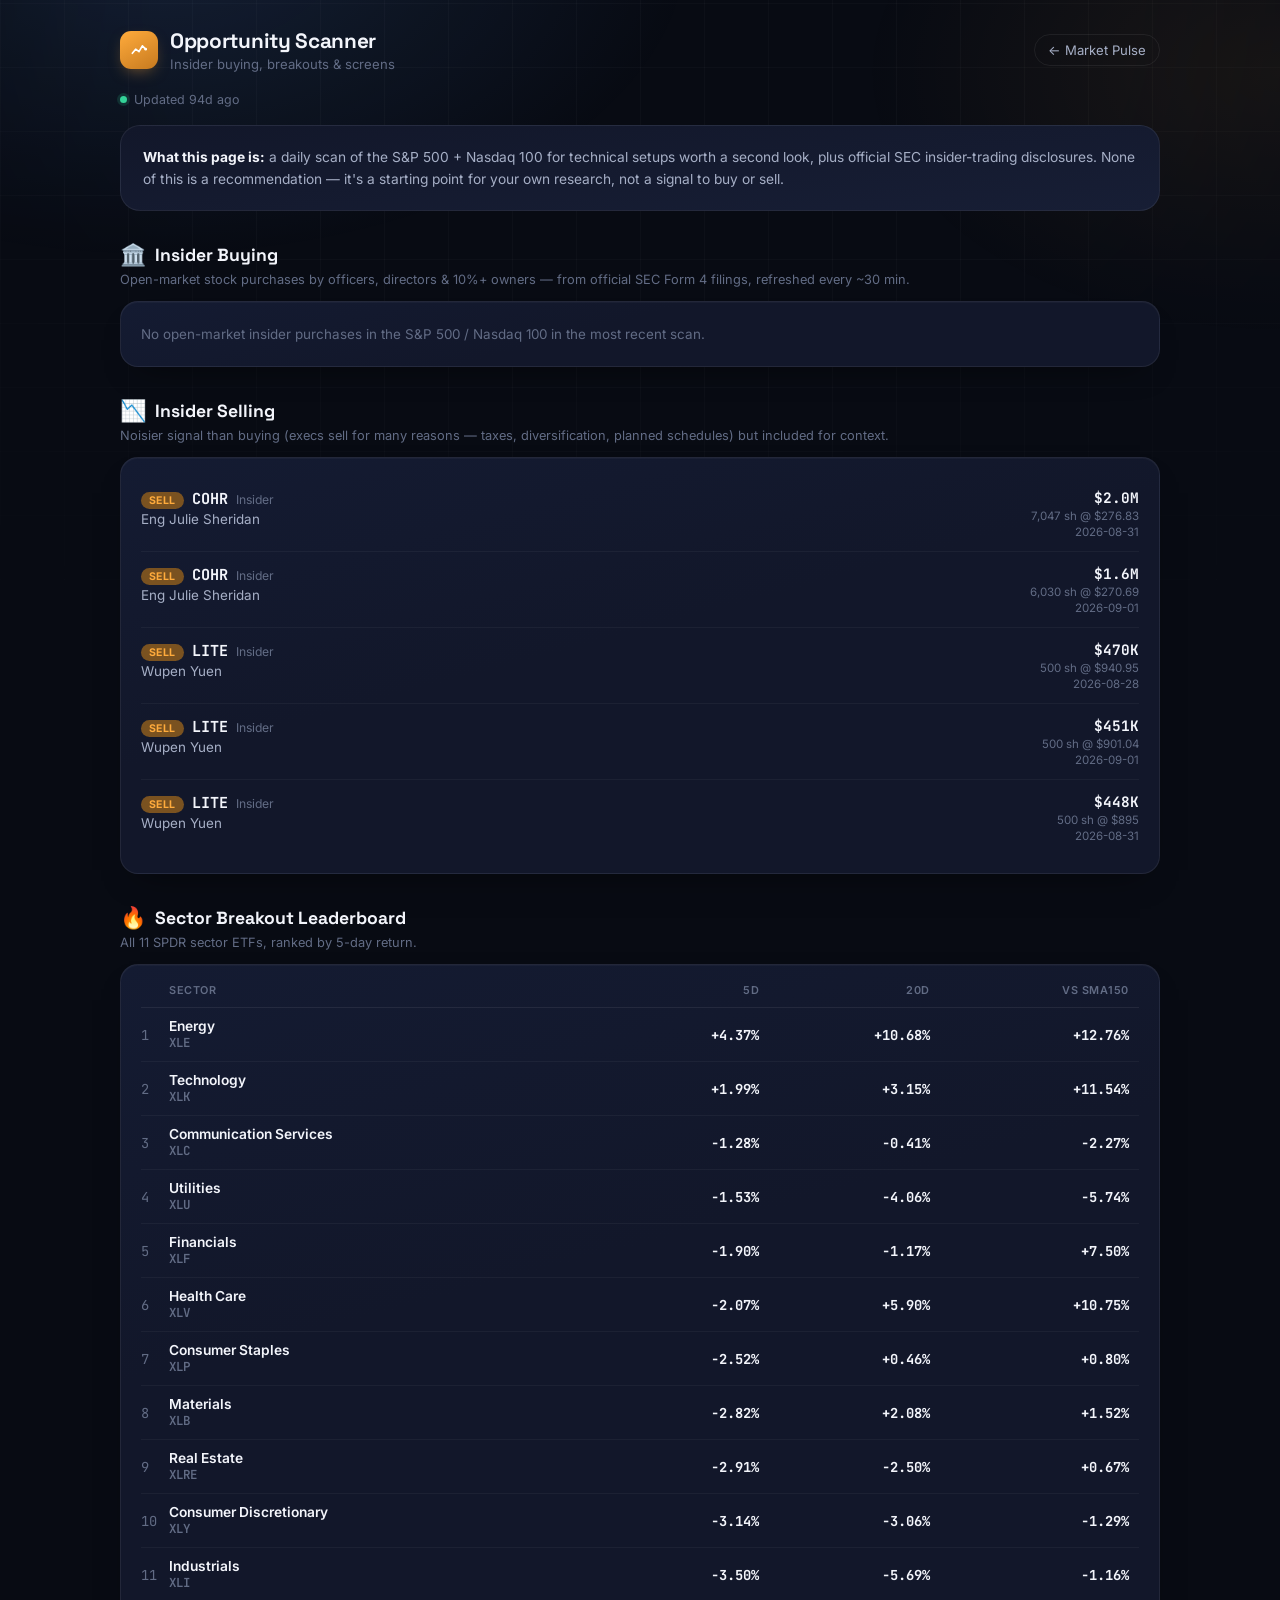
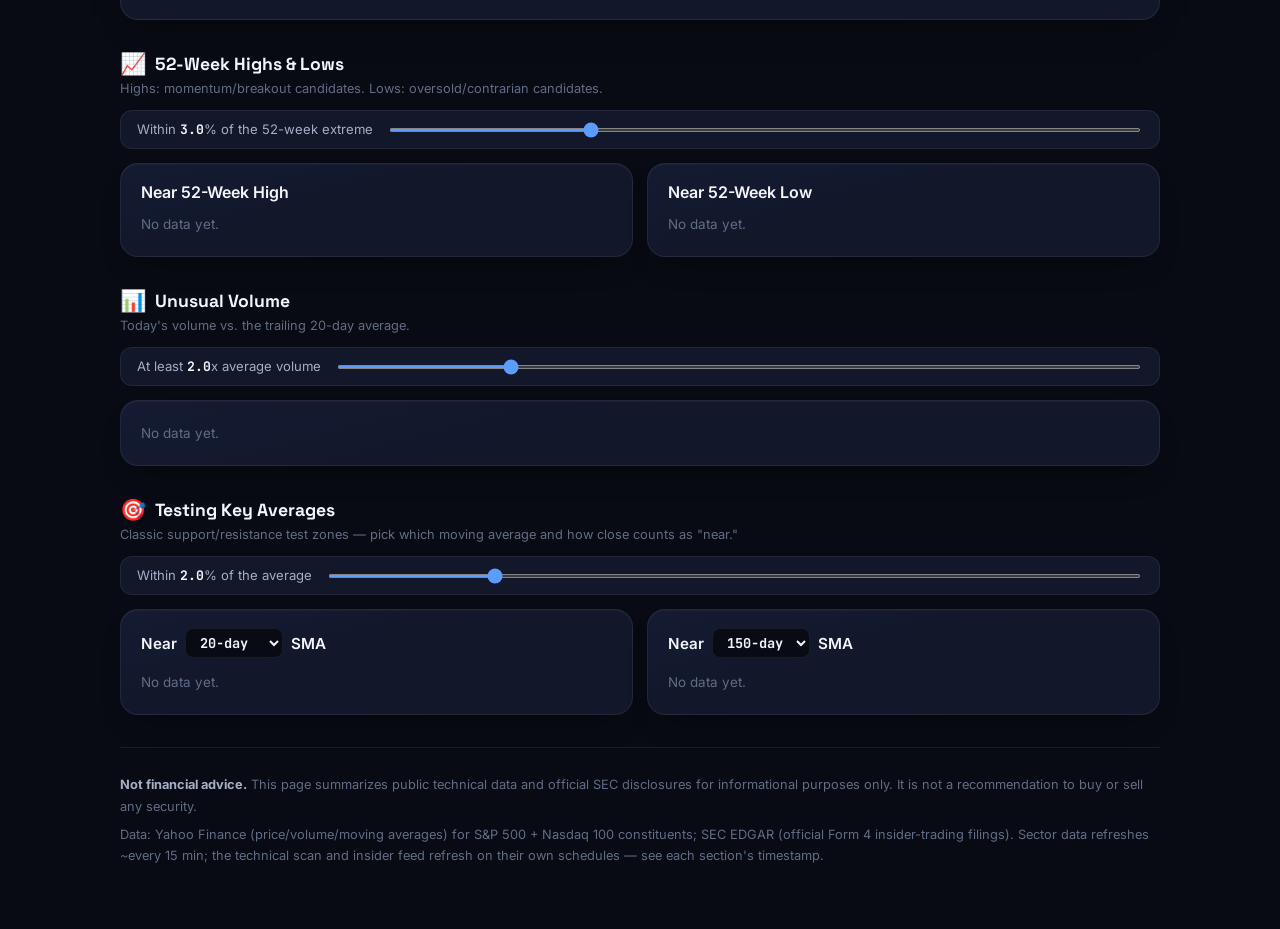
==== opportunity.html @ 0579b7ef "Update opportunity.html" ====
<!doctype html>
<html lang="en">
<head>
<meta charset="utf-8" />
<meta name="viewport" content="width=device-width, initial-scale=1, viewport-fit=cover" />
<title>Opportunity Scanner — Market Pulse</title>
<meta name="description" content="Insider buying, 52-week highs/lows, volume surges, support/resistance tests, and sector breakouts across the S&P 500 + Nasdaq 100." />
<link rel="manifest" href="manifest.json" />
<link rel="icon" href="icons/icon-192.png" />
<link rel="apple-touch-icon" href="icons/icon-192.png" />
<meta name="theme-color" content="#080B13" />
<meta name="apple-mobile-web-app-capable" content="yes" />
<link rel="preconnect" href="https://fonts.googleapis.com">
<link rel="preconnect" href="https://fonts.gstatic.com" crossorigin>
<link href="https://fonts.googleapis.com/css2?family=Space+Grotesk:wght@500;600;700&family=Inter:wght@400;500;600;700&family=JetBrains+Mono:wght@500;700&display=swap" rel="stylesheet">
<style>
  :root {
    --bg: #080B13;
    --surface: #12172A;
    --surface-2: #171E35;
    --border: rgba(255,255,255,0.07);
    --border-soft: rgba(255,255,255,0.045);
    --text: #F3F5FB;
    --text-dim: #A6AFC6;
    --text-faint: #626C85;
    --cool: #5B9CFF;
    --cool-dim: #2C4B85;
    --warm: #FFAB3C;
    --warm-dim: #7A5220;
    --green: #34D399;
    --red: #FB7185;
    --font-display: 'Space Grotesk', system-ui, sans-serif;
    --font-body: 'Inter', system-ui, sans-serif;
    --font-mono: 'JetBrains Mono', ui-monospace, monospace;
    --shadow: 0 1px 0 rgba(255,255,255,0.03) inset, 0 16px 32px -20px rgba(0,0,0,0.65);
  }
  * { box-sizing: border-box; }
  html { background: var(--bg); }
  body {
    margin: 0;
    padding: 28px 20px 56px;
    max-width: 1080px;
    margin-left: auto;
    margin-right: auto;
    color: var(--text);
    font-family: var(--font-body);
    -webkit-font-smoothing: antialiased;
    position: relative;
    isolation: isolate;
  }
  body::before { content: ""; position: fixed; inset: 0; z-index: -2; background: var(--bg); }
  body::after {
    content: "";
    position: fixed; inset: 0; z-index: -1; pointer-events: none;
    background:
      radial-gradient(900px 520px at 12% -6%, rgba(91,156,255,0.14), transparent 60%),
      radial-gradient(760px 480px at 100% 8%, rgba(255,171,60,0.08), transparent 55%),
      repeating-linear-gradient(0deg, rgba(255,255,255,0.025) 0px, rgba(255,255,255,0.025) 1px, transparent 1px, transparent 64px),
      repeating-linear-gradient(90deg, rgba(255,255,255,0.025) 0px, rgba(255,255,255,0.025) 1px, transparent 1px, transparent 64px);
    -webkit-mask-image: radial-gradient(1200px 900px at 50% 0%, black 40%, transparent 92%);
    mask-image: radial-gradient(1200px 900px at 50% 0%, black 40%, transparent 92%);
  }
  a { color: var(--cool); }

  header.top {
    display: flex; align-items: center; justify-content: space-between;
    gap: 12px; margin-bottom: 20px; flex-wrap: wrap;
  }
  .brand { display: flex; align-items: center; gap: 12px; }
  .brand .mark {
    width: 38px; height: 38px; border-radius: 11px;
    background: linear-gradient(150deg, var(--warm), #C77A1F);
    display: flex; align-items: center; justify-content: center; flex: none;
    box-shadow: 0 6px 16px -6px rgba(255,171,60,0.5);
  }
  .brand .mark svg { width: 20px; height: 20px; }
  .brand h1 { font-family: var(--font-display); font-size: 1.3rem; font-weight: 700; margin: 0; letter-spacing: -0.015em; }
  .brand p { margin: 2px 0 0; font-size: 0.82rem; color: var(--text-faint); }

  .back-link {
    font-size: 0.82rem; color: var(--text-dim); text-decoration: none;
    display: inline-flex; align-items: center; gap: 5px;
    border: 1px solid var(--border); padding: 7px 13px; border-radius: 999px;
    transition: border-color 0.15s ease, color 0.15s ease;
  }
  .back-link:hover { border-color: rgba(91,156,255,0.4); color: var(--text); }

  .updated-badge {
    font-size: 0.78rem; color: var(--text-faint);
    display: flex; align-items: center; gap: 7px; white-space: nowrap;
  }
  .dot { width: 7px; height: 7px; border-radius: 50%; background: var(--green); box-shadow: 0 0 0 3px rgba(52,211,153,0.15); }
  .dot.stale { background: var(--text-faint); box-shadow: none; }

  .intro {
    background: linear-gradient(175deg, var(--surface) 0%, var(--surface-2) 100%);
    border: 1px solid var(--border); border-radius: 20px;
    padding: 20px 22px; margin-bottom: 22px;
    font-size: 0.86rem; color: var(--text-dim); line-height: 1.6;
  }
  .intro strong { color: var(--text); }

  .section-title {
    font-family: var(--font-display); font-weight: 700; font-size: 1.1rem;
    margin: 30px 0 12px; display: flex; align-items: center; gap: 9px;
  }
  .section-title .em { font-size: 1.2em; }
  .section-sub { font-size: 0.8rem; color: var(--text-faint); margin: -8px 0 14px; }

  .controls-row {
    display: flex;
    align-items: center;
    gap: 14px;
    background: var(--surface);
    border: 1px solid var(--border);
    border-radius: 12px;
    padding: 10px 16px;
    margin-bottom: 14px;
    flex-wrap: wrap;
  }
  .controls-row label {
    font-size: 0.82rem;
    color: var(--text-dim);
    white-space: nowrap;
  }
  .controls-row label span { font-family: var(--font-mono); font-weight: 700; color: var(--text); }
  .controls-row input[type="range"] {
    flex: 1;
    min-width: 120px;
    accent-color: var(--cool);
    height: 4px;
    cursor: pointer;
  }
  .ma-card-head {
    display: flex;
    align-items: center;
    gap: 8px;
    margin-bottom: 10px;
    font-size: 0.95rem;
  }
  .ma-select {
    background: var(--bg);
    color: var(--text);
    border: 1px solid var(--border);
    border-radius: 8px;
    padding: 4px 10px;
    font-family: var(--font-mono);
    font-weight: 700;
    font-size: 0.85rem;
    cursor: pointer;
  }
  .ma-select:hover { border-color: rgba(91,156,255,0.4); }

  @keyframes cardIn {
    from { opacity: 0; transform: translateY(14px); }
    to { opacity: 1; transform: translateY(0); }
  }
  .card {
    background: linear-gradient(165deg, #141B32 0%, var(--surface) 45%);
    border: 1px solid var(--border); border-radius: 18px;
    padding: 18px 20px; box-shadow: var(--shadow);
    transition: border-color 0.2s ease, transform 0.2s ease, box-shadow 0.2s ease;
    animation: cardIn 0.5s cubic-bezier(0.16, 0.8, 0.3, 1) both;
    will-change: transform;
  }
  @media (hover: hover) and (pointer: fine) {
    .card:hover { border-color: rgba(91,156,255,0.3); transform: translateY(-3px); box-shadow: var(--shadow), 0 16px 30px -18px rgba(91,156,255,0.3); }
  }
  .card:active { transform: scale(0.99); transition: transform 0.08s ease; }

  .grid-2 { display: grid; grid-template-columns: repeat(auto-fit, minmax(320px, 1fr)); gap: 14px; }

  .stock-list { display: flex; flex-direction: column; }
  .stock-row {
    display: flex; align-items: center; justify-content: space-between;
    padding: 9px 0; border-bottom: 1px solid var(--border-soft);
    font-size: 0.86rem;
  }
  .stock-row:last-child { border-bottom: none; }
  .stock-row .sym { font-family: var(--font-mono); font-weight: 700; font-size: 0.9rem; }
  .stock-row .price { color: var(--text-faint); font-family: var(--font-mono); font-size: 0.78rem; margin-left: 8px; }
  .stock-row .metric { font-family: var(--font-mono); font-weight: 700; }
  .metric.opportunity { color: var(--cool); }
  .metric.caution { color: var(--warm); }
  .metric.neutral { color: var(--text-dim); }
  .empty-note { color: var(--text-faint); font-size: 0.84rem; padding: 6px 0; }

  .sector-table { width: 100%; border-collapse: collapse; font-size: 0.86rem; }
  .sector-table th {
    text-align: left; font-size: 0.68rem; text-transform: uppercase; letter-spacing: 0.05em;
    color: var(--text-faint); font-weight: 600; padding: 0 10px 10px 0;
    border-bottom: 1px solid var(--border);
  }
  .sector-table td { padding: 10px 10px 10px 0; border-bottom: 1px solid var(--border-soft); }
  .sector-table tr:last-child td { border-bottom: none; }
  .sector-table .rank { color: var(--text-faint); font-family: var(--font-mono); width: 28px; }
  .sector-table .name { font-weight: 600; }
  .sector-table .sym { font-family: var(--font-mono); color: var(--text-faint); font-size: 0.78rem; }
  .sector-table .num { font-family: var(--font-mono); font-weight: 700; text-align: right; }

  .insider-row {
    display: flex; align-items: flex-start; justify-content: space-between;
    gap: 10px; padding: 12px 0; border-bottom: 1px solid var(--border-soft);
  }
  .insider-row:last-child { border-bottom: none; }
  .insider-left .sym-role { display: flex; align-items: baseline; gap: 8px; flex-wrap: wrap; }
  .insider-left .sym { font-family: var(--font-mono); font-weight: 700; font-size: 0.95rem; }
  .insider-left .role { font-size: 0.76rem; color: var(--text-faint); }
  .insider-left .name { font-size: 0.84rem; color: var(--text-dim); margin-top: 2px; }
  .insider-right { text-align: right; flex: none; }
  .insider-right .value { font-family: var(--font-mono); font-weight: 700; font-size: 0.9rem; }
  .insider-right .detail { font-size: 0.72rem; color: var(--text-faint); margin-top: 2px; }
  .action-badge { font-size: 0.66rem; font-weight: 700; text-transform: uppercase; letter-spacing: 0.04em; padding: 2px 8px; border-radius: 999px; }
  .action-badge.buy { color: var(--cool); background: var(--cool-dim); }
  .action-badge.sell { color: var(--warm); background: var(--warm-dim); }

  footer {
    margin-top: 32px; padding-top: 20px; border-top: 1px solid var(--border);
    font-size: 0.8rem; color: var(--text-faint); line-height: 1.7;
  }
  footer p { margin: 6px 0; }
  footer strong { color: var(--text-dim); }

  @media (max-width: 480px) {
    body { padding: 18px 14px 44px; }
    .card { padding: 15px 16px; }
    .section-title { font-size: 1rem; }
  }
</style>
</head>
<body>

<header class="top">
  <div class="brand">
    <div class="mark">
      <svg viewBox="0 0 24 24" fill="none" xmlns="http://www.w3.org/2000/svg">
        <path d="M4 16l4-5 4 3 4-7 4 4" stroke="white" stroke-width="2" stroke-linecap="round" stroke-linejoin="round"/>
        <circle cx="20" cy="11" r="1.6" fill="white"/>
      </svg>
    </div>
    <div>
      <h1>Opportunity Scanner</h1>
      <p>Insider buying, breakouts &amp; screens</p>
    </div>
  </div>
  <a class="back-link" href="index.html">← Market Pulse</a>
</header>

<div class="updated-badge" id="updated-badge" style="margin-bottom:18px;">
  <span class="dot" id="updated-dot"></span>
  <span id="updated-text">Loading…</span>
</div>

<div class="intro">
  <strong>What this page is:</strong> a daily scan of the S&amp;P 500 + Nasdaq 100 for technical
  setups worth a second look, plus official SEC insider-trading disclosures. None of this is a
  recommendation — it's a starting point for your own research, not a signal to buy or sell.
</div>

<div class="section-title"><span class="em">🏛️</span> Insider Buying</div>
<div class="section-sub">Open-market stock purchases by officers, directors &amp; 10%+ owners — from official SEC Form 4 filings, refreshed every ~30 min.</div>
<div class="card" id="insider-buys-card"></div>

<div class="section-title"><span class="em">📉</span> Insider Selling</div>
<div class="section-sub">Noisier signal than buying (execs sell for many reasons — taxes, diversification, planned schedules) but included for context.</div>
<div class="card" id="insider-sells-card"></div>

<div class="section-title"><span class="em">🔥</span> Sector Breakout Leaderboard</div>
<div class="section-sub">All 11 SPDR sector ETFs, ranked by 5-day return.</div>
<div class="card"><table class="sector-table" id="sector-table"></table></div>

<div class="section-title"><span class="em">📈</span> 52-Week Highs &amp; Lows</div>
<div class="section-sub">Highs: momentum/breakout candidates. Lows: oversold/contrarian candidates.</div>
<div class="controls-row">
  <label for="ctl-52w-pct">Within <span id="ctl-52w-pct-val">3.0</span>% of the 52-week extreme</label>
  <input type="range" id="ctl-52w-pct" min="0.5" max="10" step="0.5" value="3">
</div>
<div class="grid-2">
  <div class="card">
    <div style="font-weight:600;margin-bottom:8px;">Near 52-Week High</div>
    <div class="stock-list" id="hi52-list"></div>
  </div>
  <div class="card">
    <div style="font-weight:600;margin-bottom:8px;">Near 52-Week Low</div>
    <div class="stock-list" id="lo52-list"></div>
  </div>
</div>

<div class="section-title"><span class="em">📊</span> Unusual Volume</div>
<div class="section-sub">Today's volume vs. the trailing 20-day average.</div>
<div class="controls-row">
  <label for="ctl-vol-ratio">At least <span id="ctl-vol-ratio-val">2.0</span>x average volume</label>
  <input type="range" id="ctl-vol-ratio" min="1.2" max="5" step="0.1" value="2">
</div>
<div class="card"><div class="stock-list" id="volume-list"></div></div>

<div class="section-title"><span class="em">🎯</span> Testing Key Averages</div>
<div class="section-sub">Classic support/resistance test zones — pick which moving average and how close counts as "near."</div>
<div class="controls-row">
  <label for="ctl-ma-pct">Within <span id="ctl-ma-pct-val">2.0</span>% of the average</label>
  <input type="range" id="ctl-ma-pct" min="0.5" max="8" step="0.5" value="2">
</div>
<div class="grid-2">
  <div class="card">
    <div class="ma-card-head">
      <span style="font-weight:600;">Near</span>
      <select id="ctl-ma-period-a" class="ma-select"></select>
      <span style="font-weight:600;">SMA</span>
    </div>
    <div class="stock-list" id="sma-list-a"></div>
  </div>
  <div class="card">
    <div class="ma-card-head">
      <span style="font-weight:600;">Near</span>
      <select id="ctl-ma-period-b" class="ma-select"></select>
      <span style="font-weight:600;">SMA</span>
    </div>
    <div class="stock-list" id="sma-list-b"></div>
  </div>
</div>

<footer>
  <p><strong>Not financial advice.</strong> This page summarizes public technical data and official
    SEC disclosures for informational purposes only. It is not a recommendation to buy or sell
    any security.</p>
  <p>Data: Yahoo Finance (price/volume/moving averages) for S&amp;P 500 + Nasdaq 100 constituents;
    SEC EDGAR (official Form 4 insider-trading filings). Sector data refreshes ~every 15 min;
    the technical scan and insider feed refresh on their own schedules — see each section's timestamp.</p>
</footer>

<script>
const $ = (sel) => document.querySelector(sel);

function fmtPct(v, digits = 2) {
  if (v === null || v === undefined || Number.isNaN(v)) return "—";
  const sign = v > 0 ? "+" : "";
  return `${sign}${v.toFixed(digits)}%`;
}
function fmtMoney(v) {
  if (v === null || v === undefined) return "—";
  if (v >= 1e6) return "$" + (v / 1e6).toFixed(1) + "M";
  if (v >= 1e3) return "$" + (v / 1e3).toFixed(0) + "K";
  return "$" + v.toFixed(0);
}
function timeAgo(iso) {
  if (!iso) return "no data yet";
  const then = new Date(iso).getTime();
  const diffMin = Math.round((Date.now() - then) / 60000);
  if (diffMin < 1) return "just now";
  if (diffMin < 60) return `${diffMin}m ago`;
  const h = Math.floor(diffMin / 60);
  const m = diffMin % 60;
  if (h < 24) return `${h}h ${m}m ago`;
  return `${Math.floor(h / 24)}d ago`;
}
async function loadJSON(path) {
  try {
    const res = await fetch(path + "?t=" + Date.now());
    if (!res.ok) throw new Error(res.status);
    return await res.json();
  } catch (e) {
    console.warn("Failed to load", path, e);
    return null;
  }
}

function stockRow(sym, price, metricText, status = "neutral") {
  return `<div class="stock-row">
    <div><span class="sym">${sym}</span><span class="price">$${price}</span></div>
    <div class="metric ${status}">${metricText}</div>
  </div>`;
}

function renderList(containerId, items, formatFn, emptyMsg) {
  const el = $("#" + containerId);
  if (!items || !items.length) {
    el.innerHTML = `<div class="empty-note">${emptyMsg}</div>`;
    return;
  }
  el.innerHTML = items.map(formatFn).join("");
}

function insiderRow(t) {
  const isBuy = t.action === "Buy";
  return `
  <div class="insider-row">
    <div class="insider-left">
      <div class="sym-role">
        <span class="action-badge ${isBuy ? 'buy' : 'sell'}">${t.action}</span>
        <span class="sym">${t.symbol || "—"}</span>
        <span class="role">${t.role || ""}</span>
      </div>
      <div class="name">${t.insider || "Unknown"}</div>
    </div>
    <div class="insider-right">
      <div class="value">${fmtMoney(t.value)}</div>
      <div class="detail">${t.shares ? Math.round(t.shares).toLocaleString() + " sh @ $" + t.price : ""}</div>
      <div class="detail">${t.date || ""}</div>
    </div>
  </div>`;
}

(async function main() {
  $("#updated-text").textContent = "Loading…";

  const [fast, opp, insiders] = await Promise.all([
    loadJSON("data/fast.json"),
    loadJSON("data/opportunities.json"),
    loadJSON("data/insiders.json"),
  ]);

  const timestamps = [fast?.generated_at, opp?.generated_at, insiders?.generated_at].filter(Boolean);
  const latest = timestamps.sort().reverse()[0];
  $("#updated-text").textContent = latest ? `Updated ${timeAgo(latest)}` : "Waiting for first data run";
  $("#updated-dot").classList.toggle("stale", !latest);

  renderList("insider-buys-card", insiders?.buys, insiderRow,
    "No open-market insider purchases in the S&P 500 / Nasdaq 100 in the most recent scan.");
  renderList("insider-sells-card", insiders?.sells, insiderRow,
    "No open-market insider sales in the S&P 500 / Nasdaq 100 in the most recent scan.");

  {
    const rows = fast?.sector_breakout || [];
    const tbody = rows.map((r, i) => {
      const status = (r.return_5d_pct ?? 0) > 0 ? "opportunity" : (r.return_5d_pct ?? 0) < 0 ? "caution" : "neutral";
      return `<tr>
        <td class="rank">${i + 1}</td>
        <td class="name">${r.name}<br><span class="sym">${r.symbol}</span></td>
        <td class="num ${status}">${fmtPct(r.return_5d_pct)}</td>
        <td class="num">${fmtPct(r.return_20d_pct)}</td>
        <td class="num">${fmtPct(r.distance_from_sma150_pct)}</td>
      </tr>`;
    }).join("");
    $("#sector-table").innerHTML = rows.length ? `
      <thead><tr><th></th><th>Sector</th><th style="text-align:right">5D</th><th style="text-align:right">20D</th><th style="text-align:right">vs SMA150</th></tr></thead>
      <tbody>${tbody}</tbody>` : `<tbody><tr><td class="empty-note">No data yet.</td></tr></tbody>`;
  }

  // ---------- Interactive screens (SMA proximity, volume surge, 52w proximity) ----------
  // Settings are remembered per-browser via localStorage - no accounts, no server round-trip.
  const SETTINGS_KEY = "opp-scanner-settings-v1";
  const defaultSettings = { maPct: 2.0, volRatio: 2.0, w52Pct: 3.0, maPeriodA: "20", maPeriodB: "150" };
  let settings = { ...defaultSettings };
  try {
    const saved = JSON.parse(localStorage.getItem(SETTINGS_KEY) || "{}");
    settings = { ...defaultSettings, ...saved };
  } catch (e) { /* corrupted or unavailable - just use defaults */ }

  function saveSettings() {
    try { localStorage.setItem(SETTINGS_KEY, JSON.stringify(settings)); } catch (e) { /* storage unavailable, ignore */ }
  }

  const stocks = opp?.stocks || [];
  const periods = opp?.sma_periods || [10, 20, 50, 100, 150, 200];

  // Populate the two SMA-period dropdowns
  const selA = $("#ctl-ma-period-a"), selB = $("#ctl-ma-period-b");
  [selA, selB].forEach((sel, idx) => {
    sel.innerHTML = periods.map(p => `<option value="${p}">${p}-day</option>`).join("");
  });
  selA.value = settings.maPeriodA;
  selB.value = settings.maPeriodB;

  // Wire up sliders to their live value labels + settings object
  const ctl52w = $("#ctl-52w-pct"), ctl52wVal = $("#ctl-52w-pct-val");
  const ctlVol = $("#ctl-vol-ratio"), ctlVolVal = $("#ctl-vol-ratio-val");
  const ctlMa = $("#ctl-ma-pct"), ctlMaVal = $("#ctl-ma-pct-val");
  ctl52w.value = settings.w52Pct; ctl52wVal.textContent = settings.w52Pct.toFixed(1);
  ctlVol.value = settings.volRatio; ctlVolVal.textContent = settings.volRatio.toFixed(1);
  ctlMa.value = settings.maPct; ctlMaVal.textContent = settings.maPct.toFixed(1);

  function renderStockScreens() {
    const hi52 = stocks
      .filter(s => s.dist_hi52_pct !== null && s.dist_hi52_pct !== undefined && s.dist_hi52_pct <= settings.w52Pct)
      .sort((a, b) => a.dist_hi52_pct - b.dist_hi52_pct)
      .slice(0, 30);
    renderList("hi52-list", hi52,
      (r) => stockRow(r.symbol, r.price, `${r.dist_hi52_pct.toFixed(2)}% away`, "opportunity"),
      `No stocks currently within ${settings.w52Pct}% of their 52-week high.`);

    const lo52 = stocks
      .filter(s => s.dist_lo52_pct !== null && s.dist_lo52_pct !== undefined && s.dist_lo52_pct <= settings.w52Pct)
      .sort((a, b) => a.dist_lo52_pct - b.dist_lo52_pct)
      .slice(0, 30);
    renderList("lo52-list", lo52,
      (r) => stockRow(r.symbol, r.price, `${r.dist_lo52_pct.toFixed(2)}% away`, "caution"),
      `No stocks currently within ${settings.w52Pct}% of their 52-week low.`);

    const volSurge = stocks
      .filter(s => s.volume_ratio !== null && s.volume_ratio !== undefined && s.volume_ratio >= settings.volRatio)
      .sort((a, b) => b.volume_ratio - a.volume_ratio)
      .slice(0, 30);
    renderList("volume-list", volSurge,
      (r) => stockRow(r.symbol, r.price, `${r.volume_ratio.toFixed(2)}x avg`, "opportunity"),
      `No stocks currently at ${settings.volRatio}x+ average volume.`);

    [["A", selA.value, "sma-list-a"], ["B", selB.value, "sma-list-b"]].forEach(([_, period, listId]) => {
      const near = stocks
        .filter(s => {
          const sma = s.sma?.[period];
          if (!sma) return false;
          const distPct = (s.price - sma) / sma * 100;
          return Math.abs(distPct) <= settings.maPct;
        })
        .map(s => {
          const sma = s.sma[period];
          const distPct = (s.price - sma) / sma * 100;
          return { ...s, distPct };
        })
        .sort((a, b) => Math.abs(a.distPct) - Math.abs(b.distPct))
        .slice(0, 30);
      renderList(listId, near,
        (r) => stockRow(r.symbol, r.price, fmtPct(r.distPct), r.distPct >= 0 ? "caution" : "opportunity"),
        `No stocks currently within ${settings.maPct}% of their ${period}-day SMA.`);
    });
  }

  ctl52w.addEventListener("input", () => {
    settings.w52Pct = parseFloat(ctl52w.value);
    ctl52wVal.textContent = settings.w52Pct.toFixed(1);
    renderStockScreens(); saveSettings();
  });
  ctlVol.addEventListener("input", () => {
    settings.volRatio = parseFloat(ctlVol.value);
    ctlVolVal.textContent = settings.volRatio.toFixed(1);
    renderStockScreens(); saveSettings();
  });
  ctlMa.addEventListener("input", () => {
    settings.maPct = parseFloat(ctlMa.value);
    ctlMaVal.textContent = settings.maPct.toFixed(1);
    renderStockScreens(); saveSettings();
  });
  selA.addEventListener("change", () => { settings.maPeriodA = selA.value; renderStockScreens(); saveSettings(); });
  selB.addEventListener("change", () => { settings.maPeriodB = selB.value; renderStockScreens(); saveSettings(); });

  if (!stocks.length) {
    // No data yet (placeholder state) - show honest empty messages instead of nothing.
    ["hi52-list", "lo52-list", "volume-list", "sma-list-a", "sma-list-b"].forEach(id => {
      $("#" + id).innerHTML = `<div class="empty-note">No data yet.</div>`;
    });
  } else {
    renderStockScreens();
  }
})();
</script>
</body>
</html>
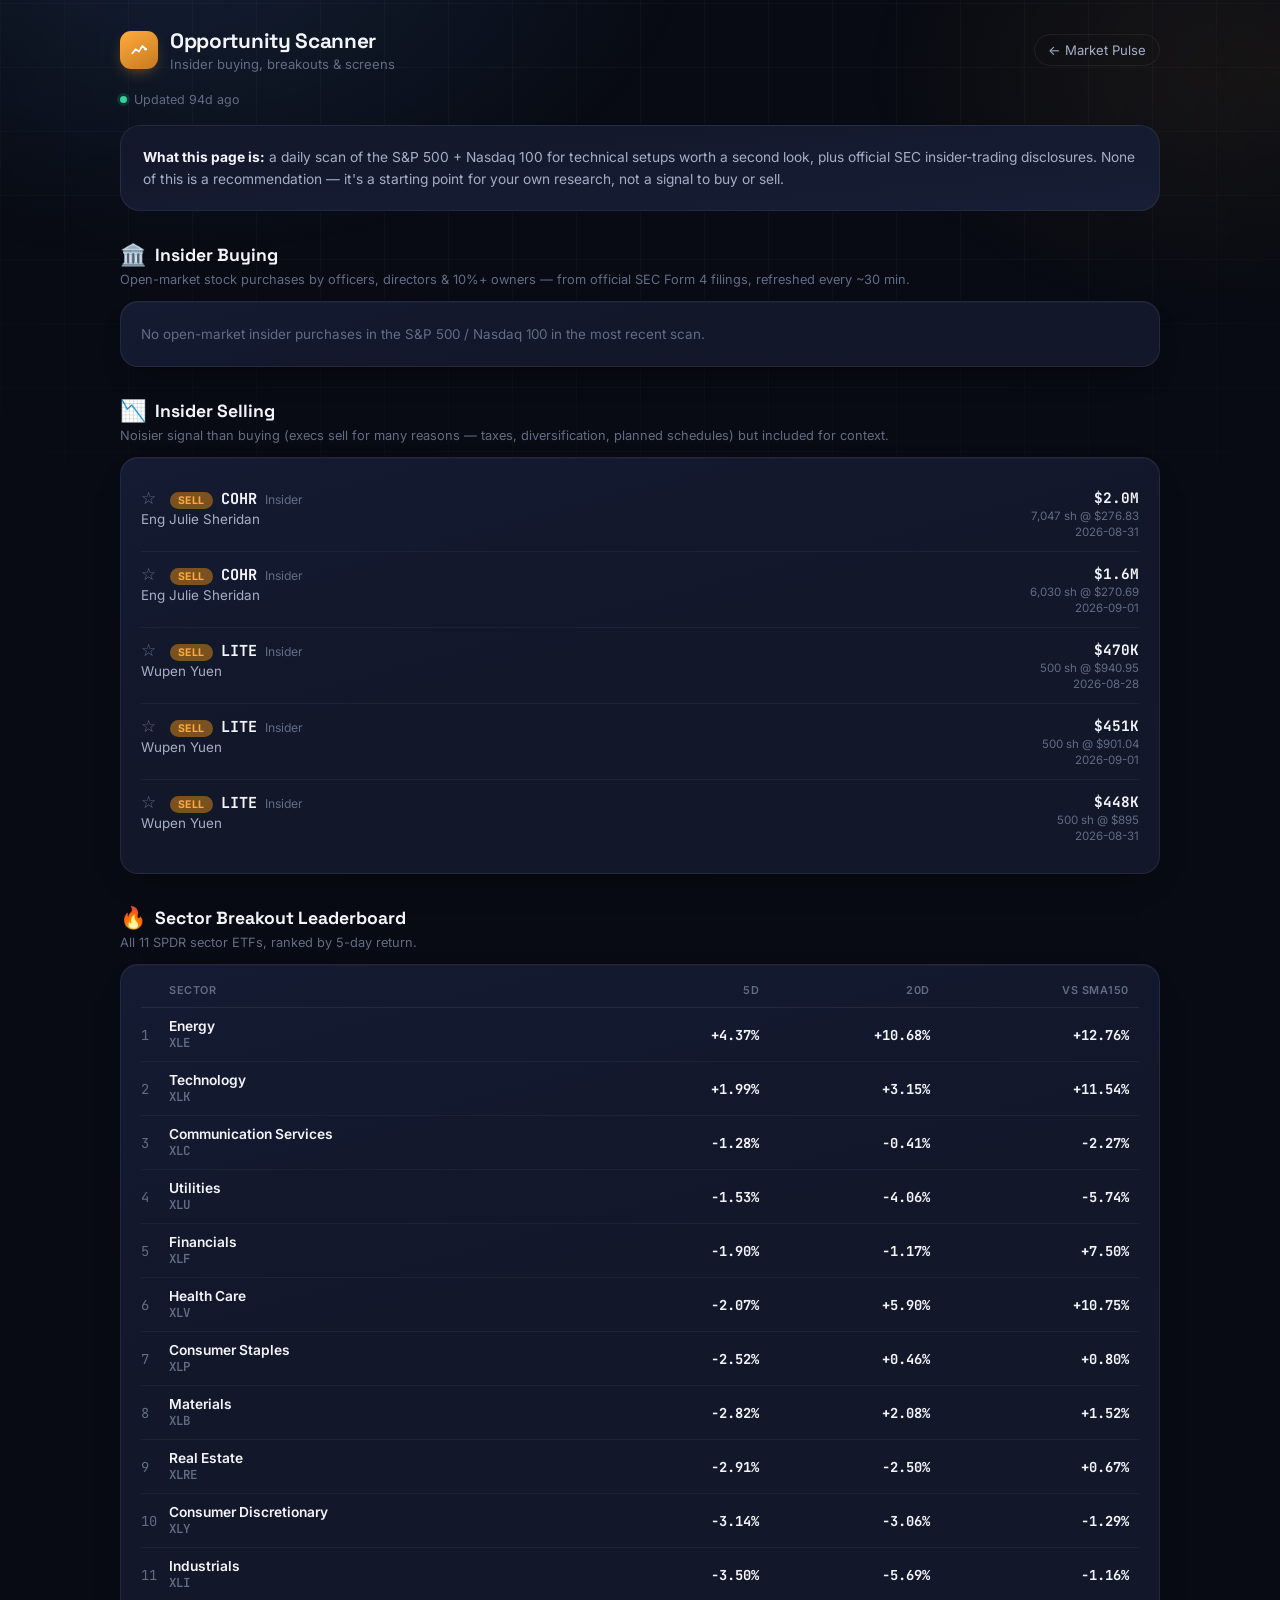
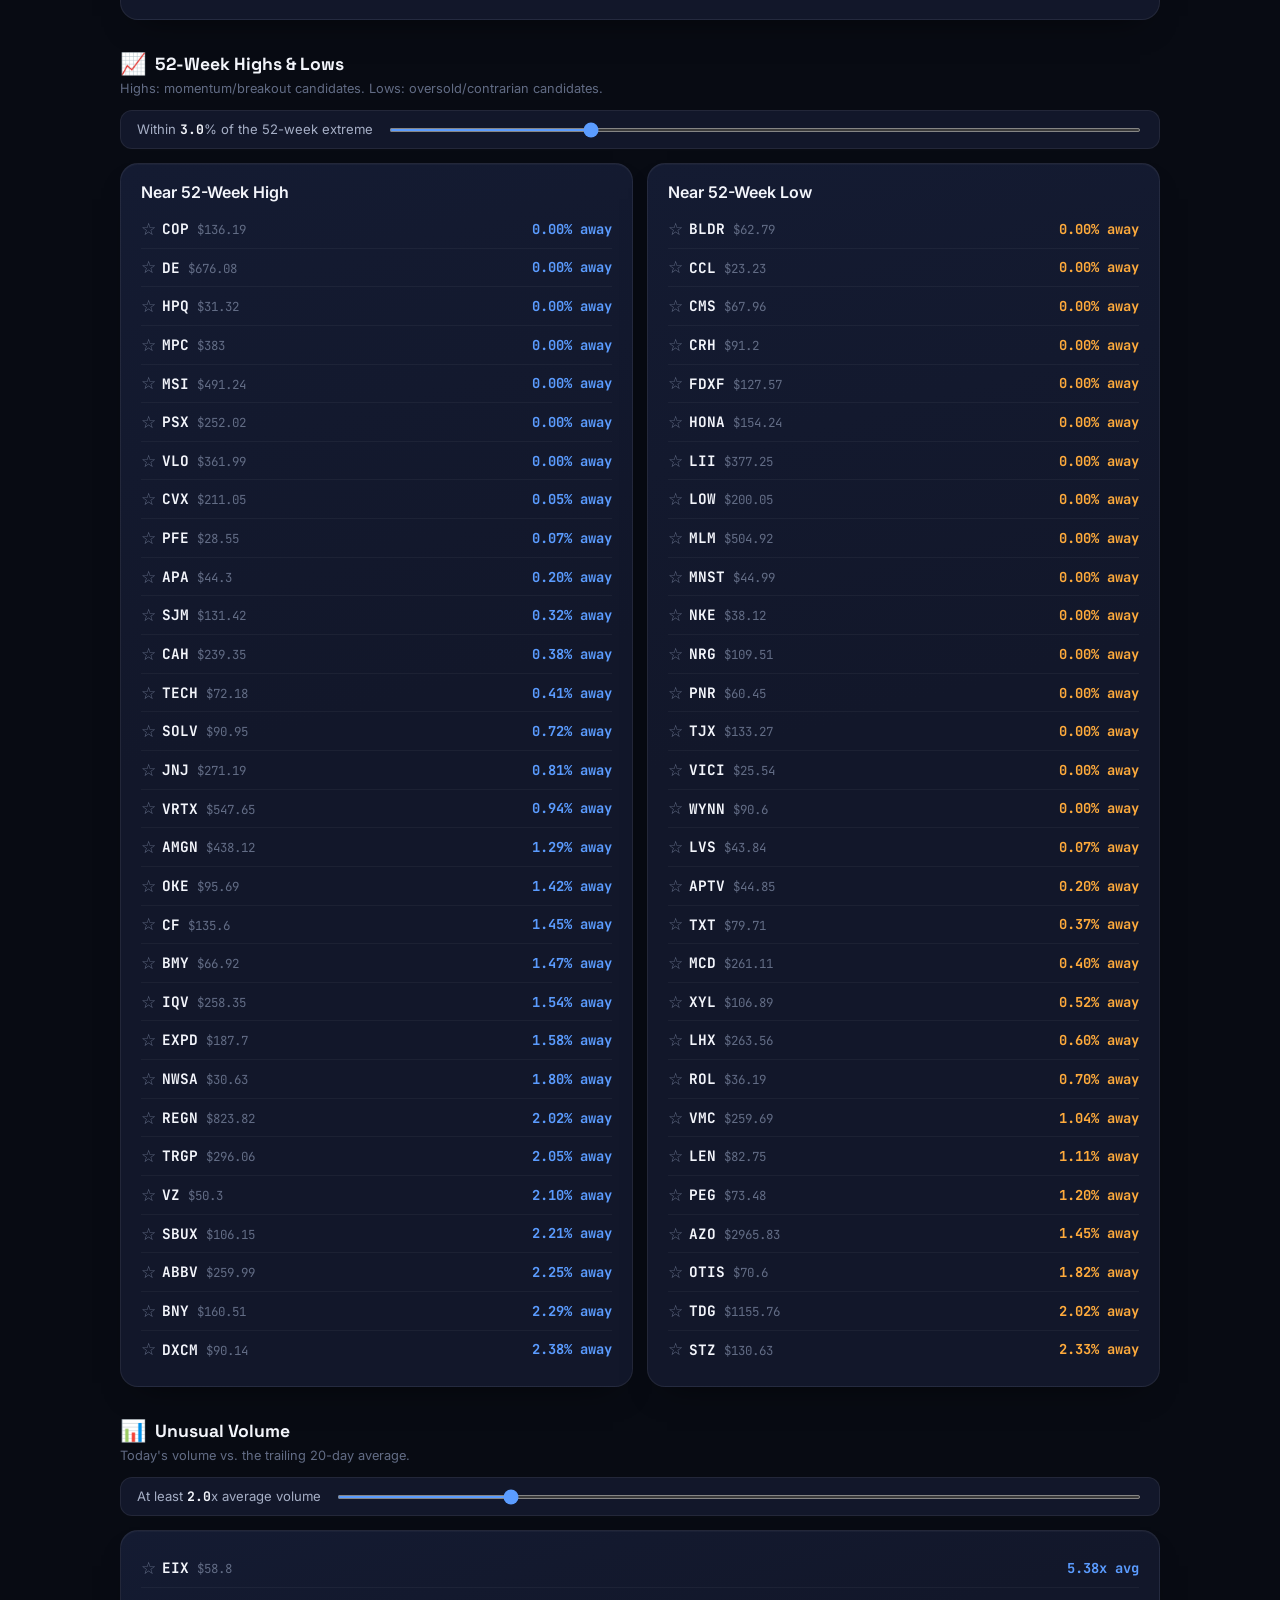
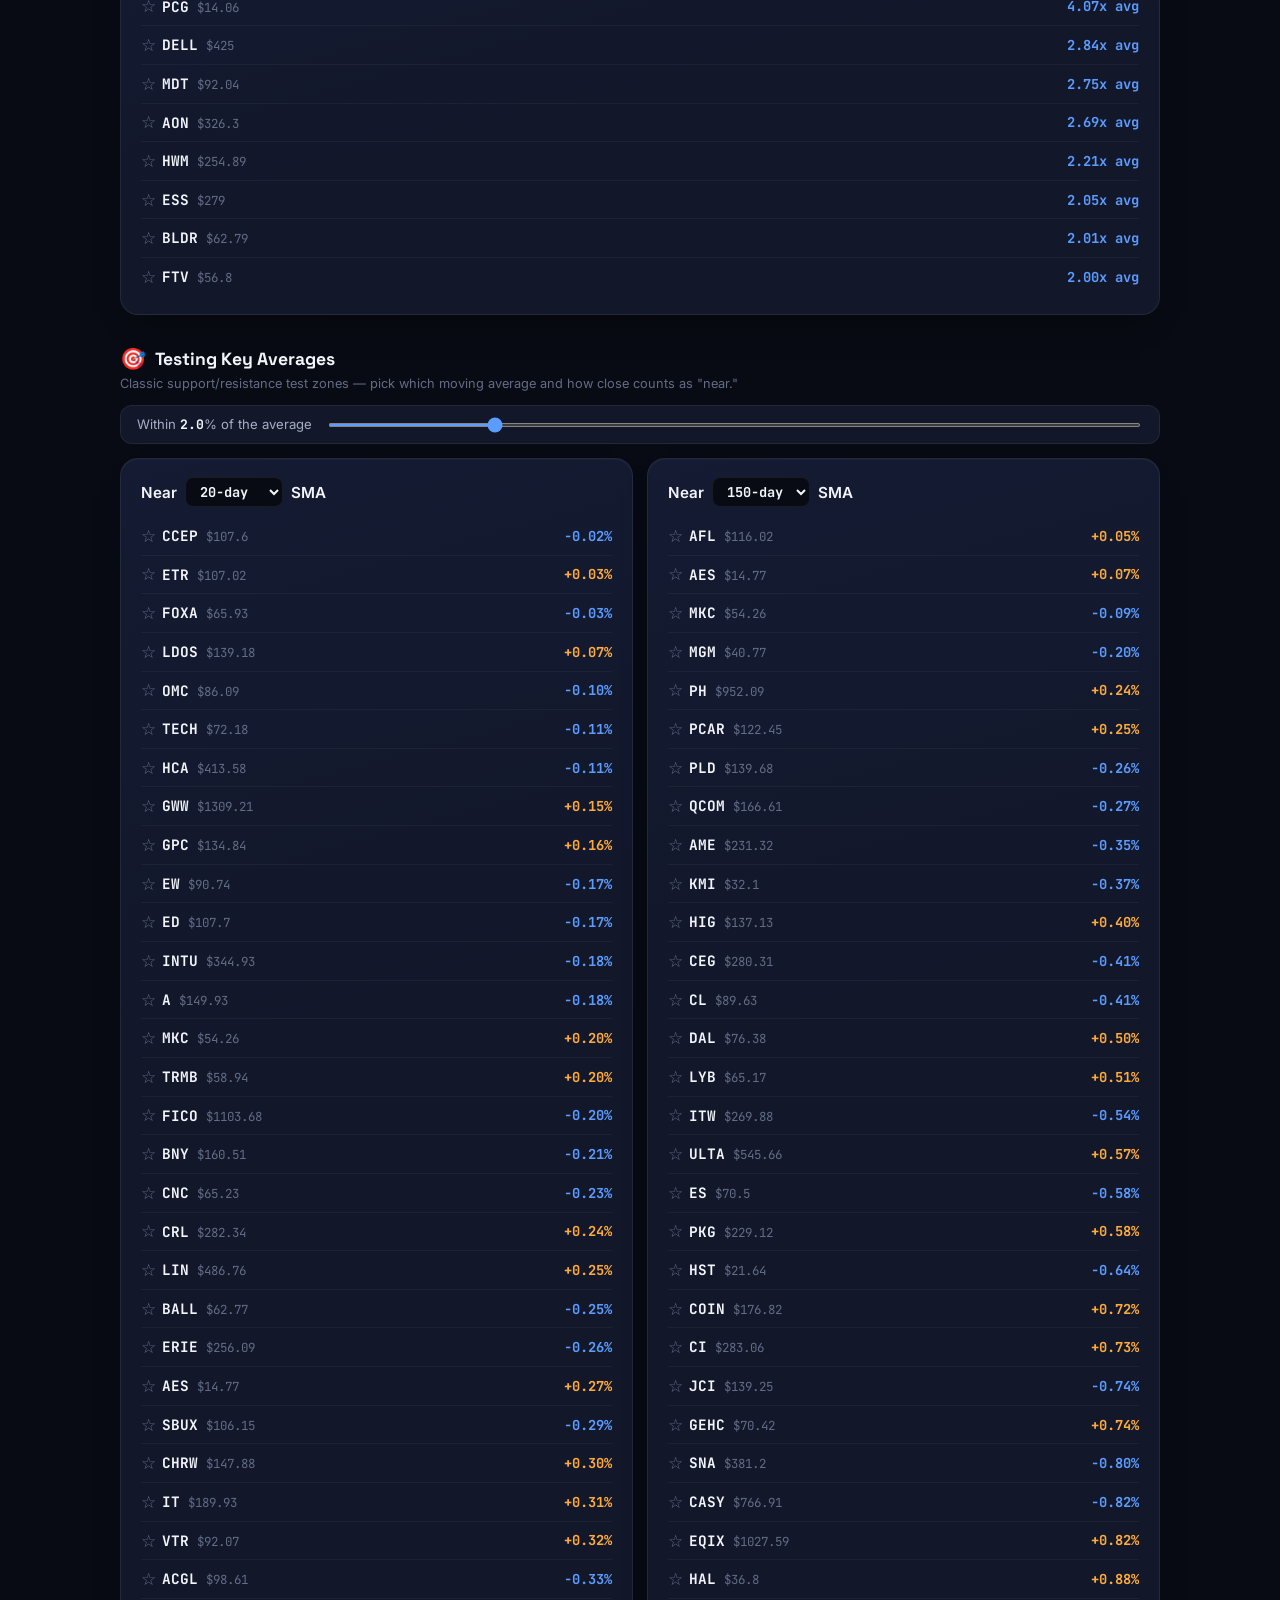
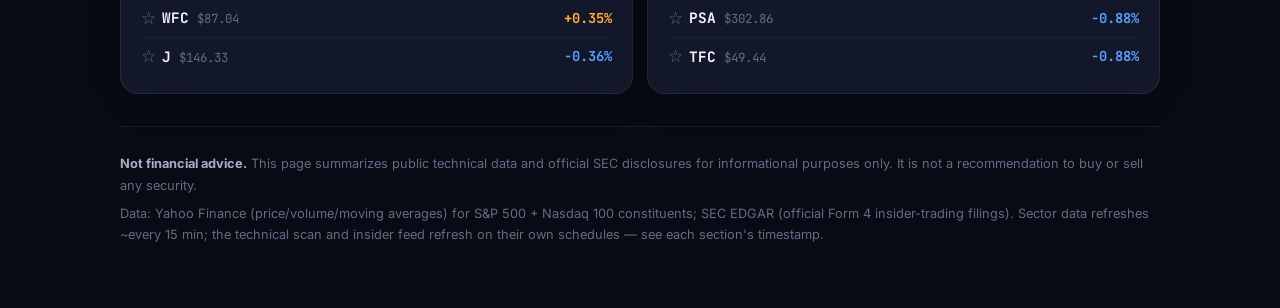
==== commit f23560cd: "Update opportunity.html" ====
--- a/opportunity.html
+++ b/opportunity.html
@@ -178,6 +178,20 @@
   }
   .stock-row:last-child { border-bottom: none; }
   .stock-row .sym { font-family: var(--font-mono); font-weight: 700; font-size: 0.9rem; }
+  .star-btn {
+    background: none;
+    border: none;
+    cursor: pointer;
+    font-size: 1.05rem;
+    line-height: 1;
+    padding: 0 6px 0 0;
+    color: var(--text-faint);
+    vertical-align: middle;
+    transition: color 0.15s ease, transform 0.1s ease;
+  }
+  .star-btn:hover { color: #FFD24D; }
+  .star-btn.active { color: #FFD24D; }
+  .star-btn:active { transform: scale(0.85); }
   .stock-row .price { color: var(--text-faint); font-family: var(--font-mono); font-size: 0.78rem; margin-left: 8px; }
   .stock-row .metric { font-family: var(--font-mono); font-weight: 700; }
   .metric.opportunity { color: var(--cool); }
@@ -256,6 +270,10 @@
   setups worth a second look, plus official SEC insider-trading disclosures. None of this is a
   recommendation — it's a starting point for your own research, not a signal to buy or sell.
 </div>
+
+<div id="watchlist-title" class="section-title" style="display:none;"><span class="em">⭐</span> My Watchlist</div>
+<div id="watchlist-sub" class="section-sub" style="display:none;">Tap the star next to any ticker on this page to add or remove it here. Saved on this device only — no account needed.</div>
+<div id="watchlist-card" class="card" style="display:none;"></div>
 
 <div class="section-title"><span class="em">🏛️</span> Insider Buying</div>
 <div class="section-sub">Open-market stock purchases by officers, directors &amp; 10%+ owners — from official SEC Form 4 filings, refreshed every ~30 min.</div>
@@ -364,9 +382,26 @@
   }
 }
 
+// ---------- Watchlist (localStorage, no accounts needed) ----------
+const WATCHLIST_KEY = "opp-watchlist-v1";
+let watchlist = new Set();
+try {
+  watchlist = new Set(JSON.parse(localStorage.getItem(WATCHLIST_KEY) || "[]"));
+} catch (e) { /* corrupted or unavailable - start empty */ }
+
+function saveWatchlist() {
+  try { localStorage.setItem(WATCHLIST_KEY, JSON.stringify([...watchlist])); } catch (e) { /* ignore */ }
+}
+
+function starButton(sym) {
+  if (!sym) return "";
+  const active = watchlist.has(sym);
+  return `<button class="star-btn ${active ? 'active' : ''}" data-sym="${sym}" aria-label="Toggle watchlist for ${sym}">${active ? '★' : '☆'}</button>`;
+}
+
 function stockRow(sym, price, metricText, status = "neutral") {
   return `<div class="stock-row">
-    <div><span class="sym">${sym}</span><span class="price">$${price}</span></div>
+    <div>${starButton(sym)}<span class="sym">${sym}</span><span class="price">$${price}</span></div>
     <div class="metric ${status}">${metricText}</div>
   </div>`;
 }
@@ -386,6 +421,7 @@
   <div class="insider-row">
     <div class="insider-left">
       <div class="sym-role">
+        ${starButton(t.symbol)}
         <span class="action-badge ${isBuy ? 'buy' : 'sell'}">${t.action}</span>
         <span class="sym">${t.symbol || "—"}</span>
         <span class="role">${t.role || ""}</span>
@@ -541,6 +577,82 @@
   } else {
     renderStockScreens();
   }
+
+  // ---------- Watchlist section ----------
+  function renderWatchlistSection() {
+    const titleEl = $("#watchlist-title"), subEl = $("#watchlist-sub"), cardEl = $("#watchlist-card");
+    if (watchlist.size === 0) {
+      titleEl.style.display = "none";
+      subEl.style.display = "none";
+      cardEl.style.display = "none";
+      return;
+    }
+    titleEl.style.display = "";
+    subEl.style.display = "";
+    cardEl.style.display = "";
+
+    const buys = insiders?.buys || [];
+    const sells = insiders?.sells || [];
+
+    const rows = [...watchlist].sort().map(sym => {
+      const stock = stocks.find(s => s.symbol === sym);
+      const hadBuy = buys.some(b => b.symbol === sym);
+      const hadSell = sells.some(s => s.symbol === sym);
+      const insiderBadge = hadBuy
+        ? `<span class="action-badge buy" style="margin-left:6px;">Insider Buy</span>`
+        : hadSell
+          ? `<span class="action-badge sell" style="margin-left:6px;">Insider Sell</span>`
+          : "";
+
+      if (!stock) {
+        return `
+        <div class="insider-row">
+          <div class="insider-left">
+            <div class="sym-role">${starButton(sym)}<span class="sym">${sym}</span>${insiderBadge}</div>
+            <div class="name">Not in this scan's S&amp;P 500 / Nasdaq 100 universe</div>
+          </div>
+        </div>`;
+      }
+
+      const sma50 = stock.sma?.["50"];
+      const distSma50 = sma50 ? ((stock.price - sma50) / sma50 * 100).toFixed(2) : null;
+      const hiTxt = stock.dist_hi52_pct !== null && stock.dist_hi52_pct !== undefined ? `${stock.dist_hi52_pct}% from 52w high` : "";
+      const volTxt = stock.volume_ratio !== null && stock.volume_ratio !== undefined ? `${stock.volume_ratio}x avg volume` : "";
+
+      return `
+      <div class="insider-row">
+        <div class="insider-left">
+          <div class="sym-role">${starButton(sym)}<span class="sym">${sym}</span>${insiderBadge}</div>
+          <div class="name">$${stock.price}${distSma50 !== null ? ` · ${distSma50 >= 0 ? "+" : ""}${distSma50}% vs SMA50` : ""}</div>
+        </div>
+        <div class="insider-right">
+          <div class="detail">${hiTxt}</div>
+          <div class="detail">${volTxt}</div>
+        </div>
+      </div>`;
+    }).join("");
+
+    cardEl.innerHTML = rows;
+  }
+
+  // Single delegated listener handles star clicks anywhere on the page -
+  // simpler and more reliable than re-attaching listeners every re-render.
+  document.addEventListener("click", (e) => {
+    const btn = e.target.closest(".star-btn");
+    if (!btn) return;
+    const sym = btn.dataset.sym;
+    if (!sym) return;
+    if (watchlist.has(sym)) watchlist.delete(sym); else watchlist.add(sym);
+    saveWatchlist();
+    const active = watchlist.has(sym);
+    document.querySelectorAll(`.star-btn[data-sym="${sym}"]`).forEach((b) => {
+      b.classList.toggle("active", active);
+      b.textContent = active ? "★" : "☆";
+    });
+    renderWatchlistSection();
+  });
+
+  renderWatchlistSection();
 })();
 </script>
 </body>
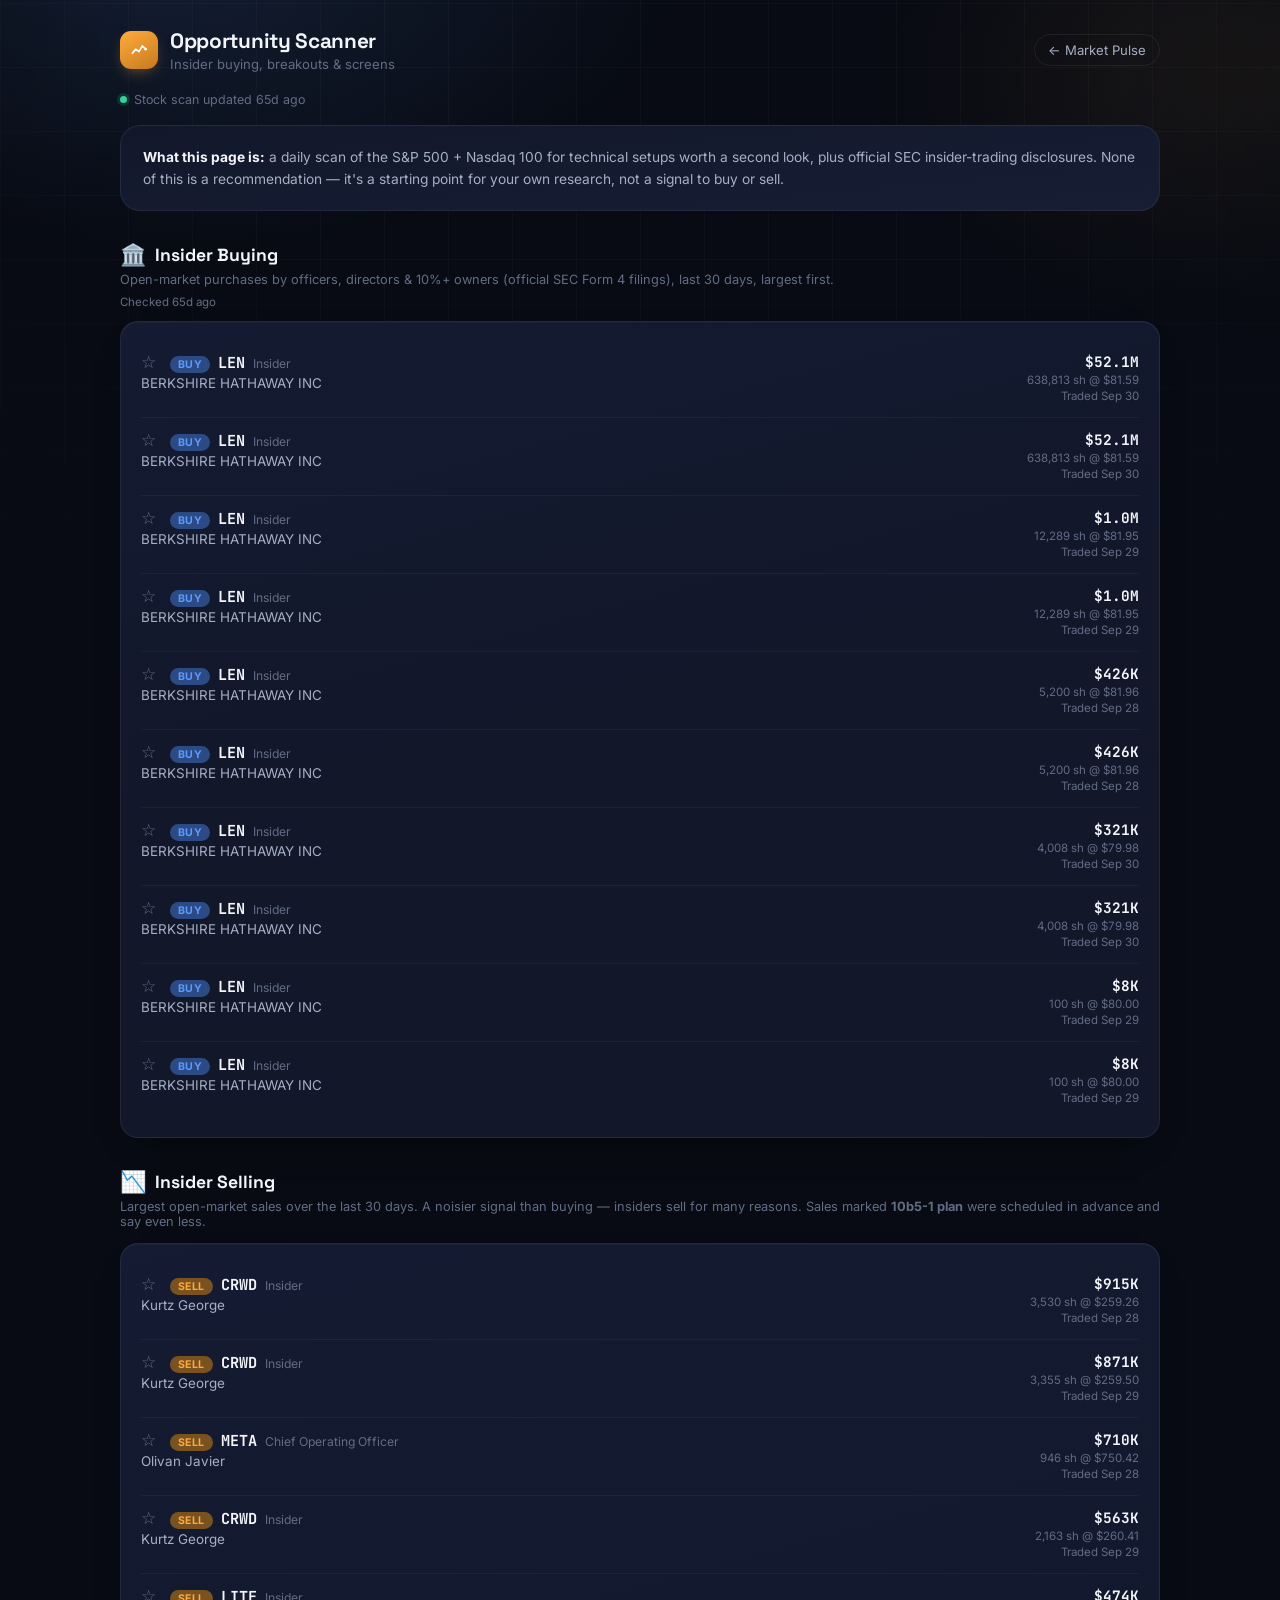
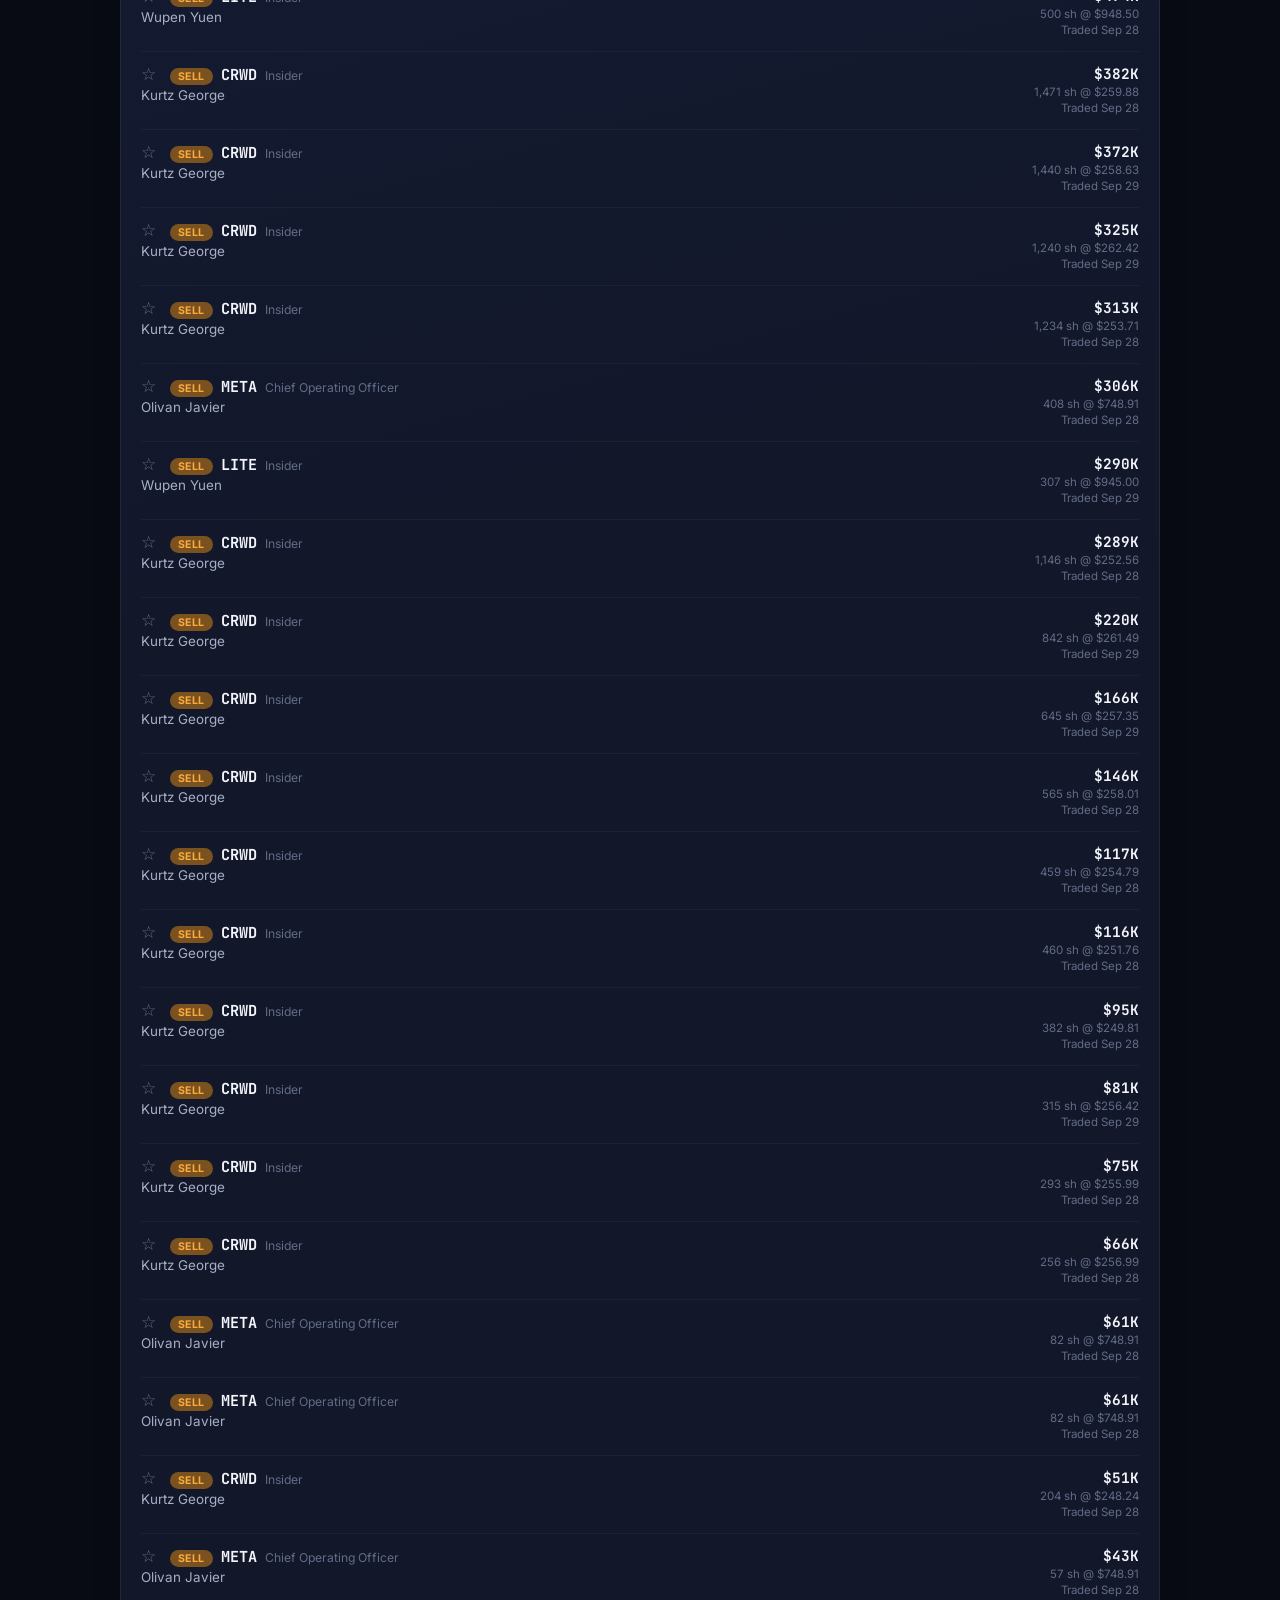
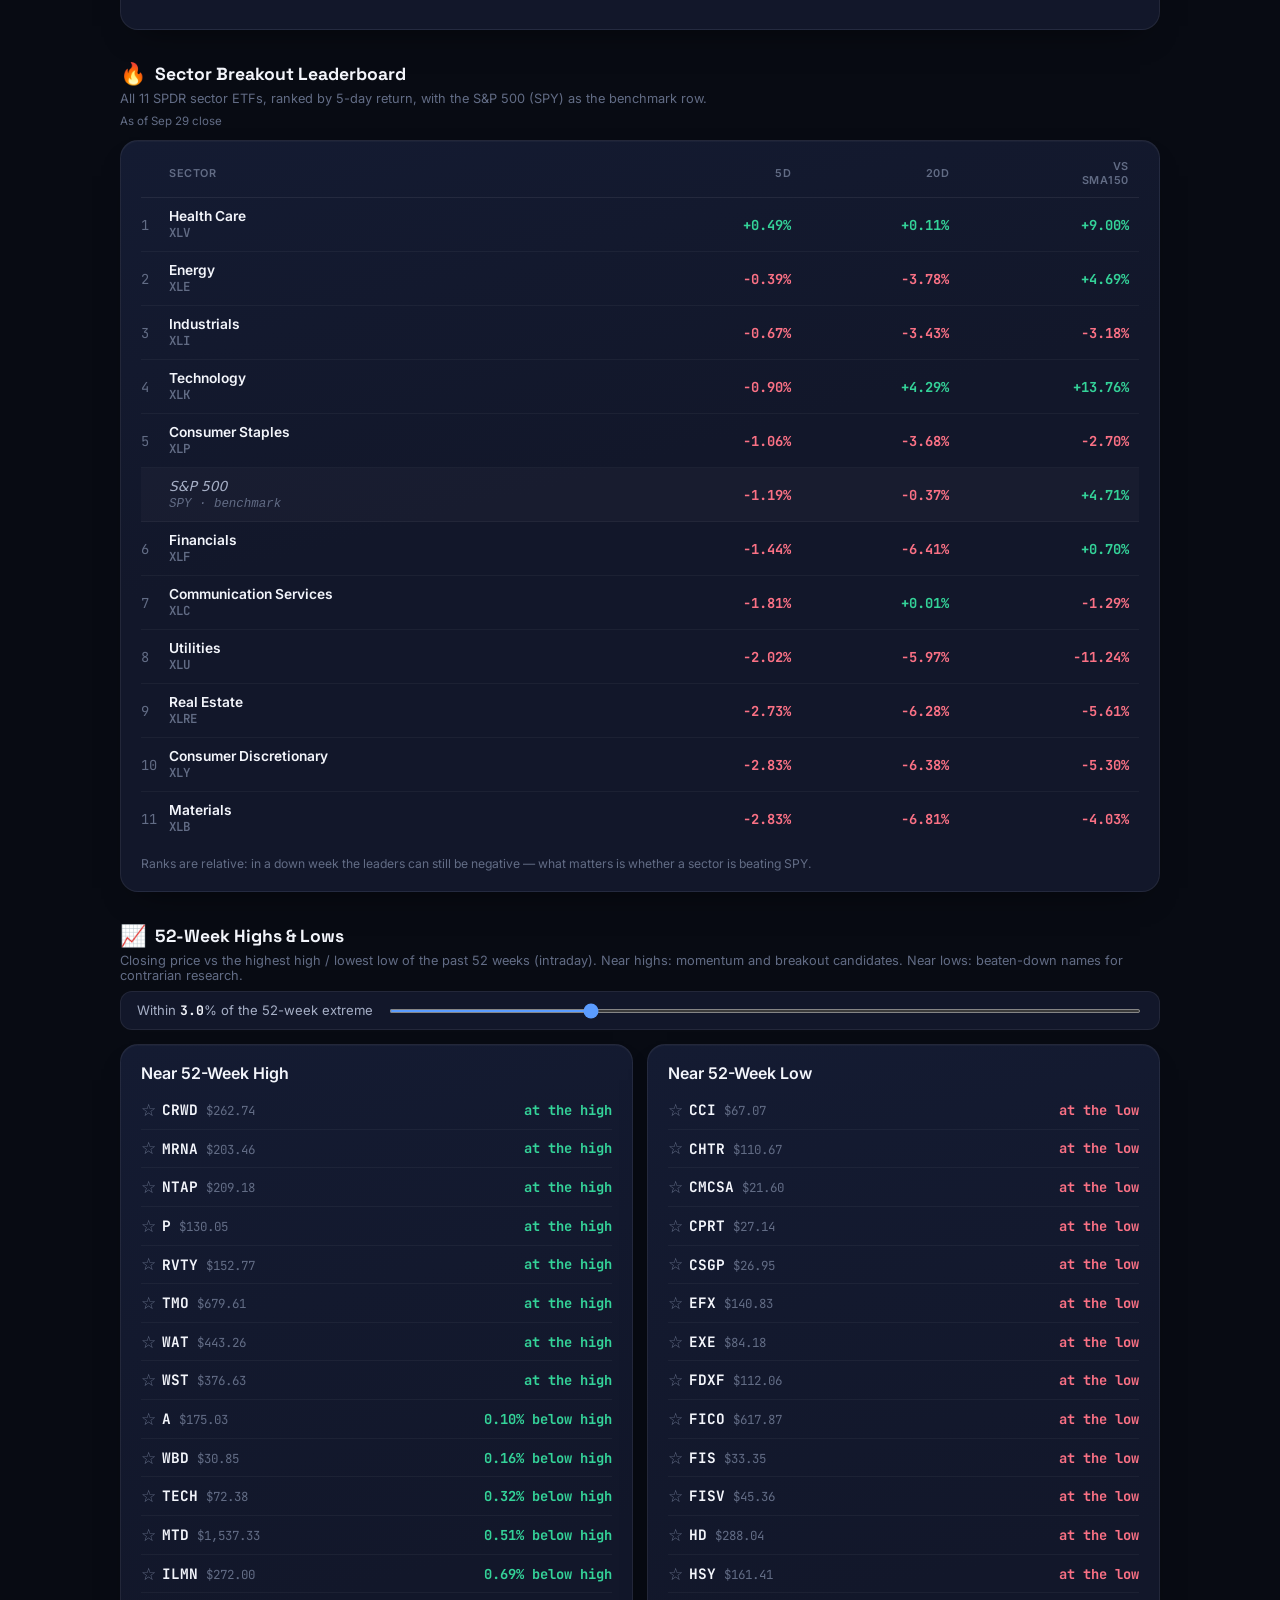
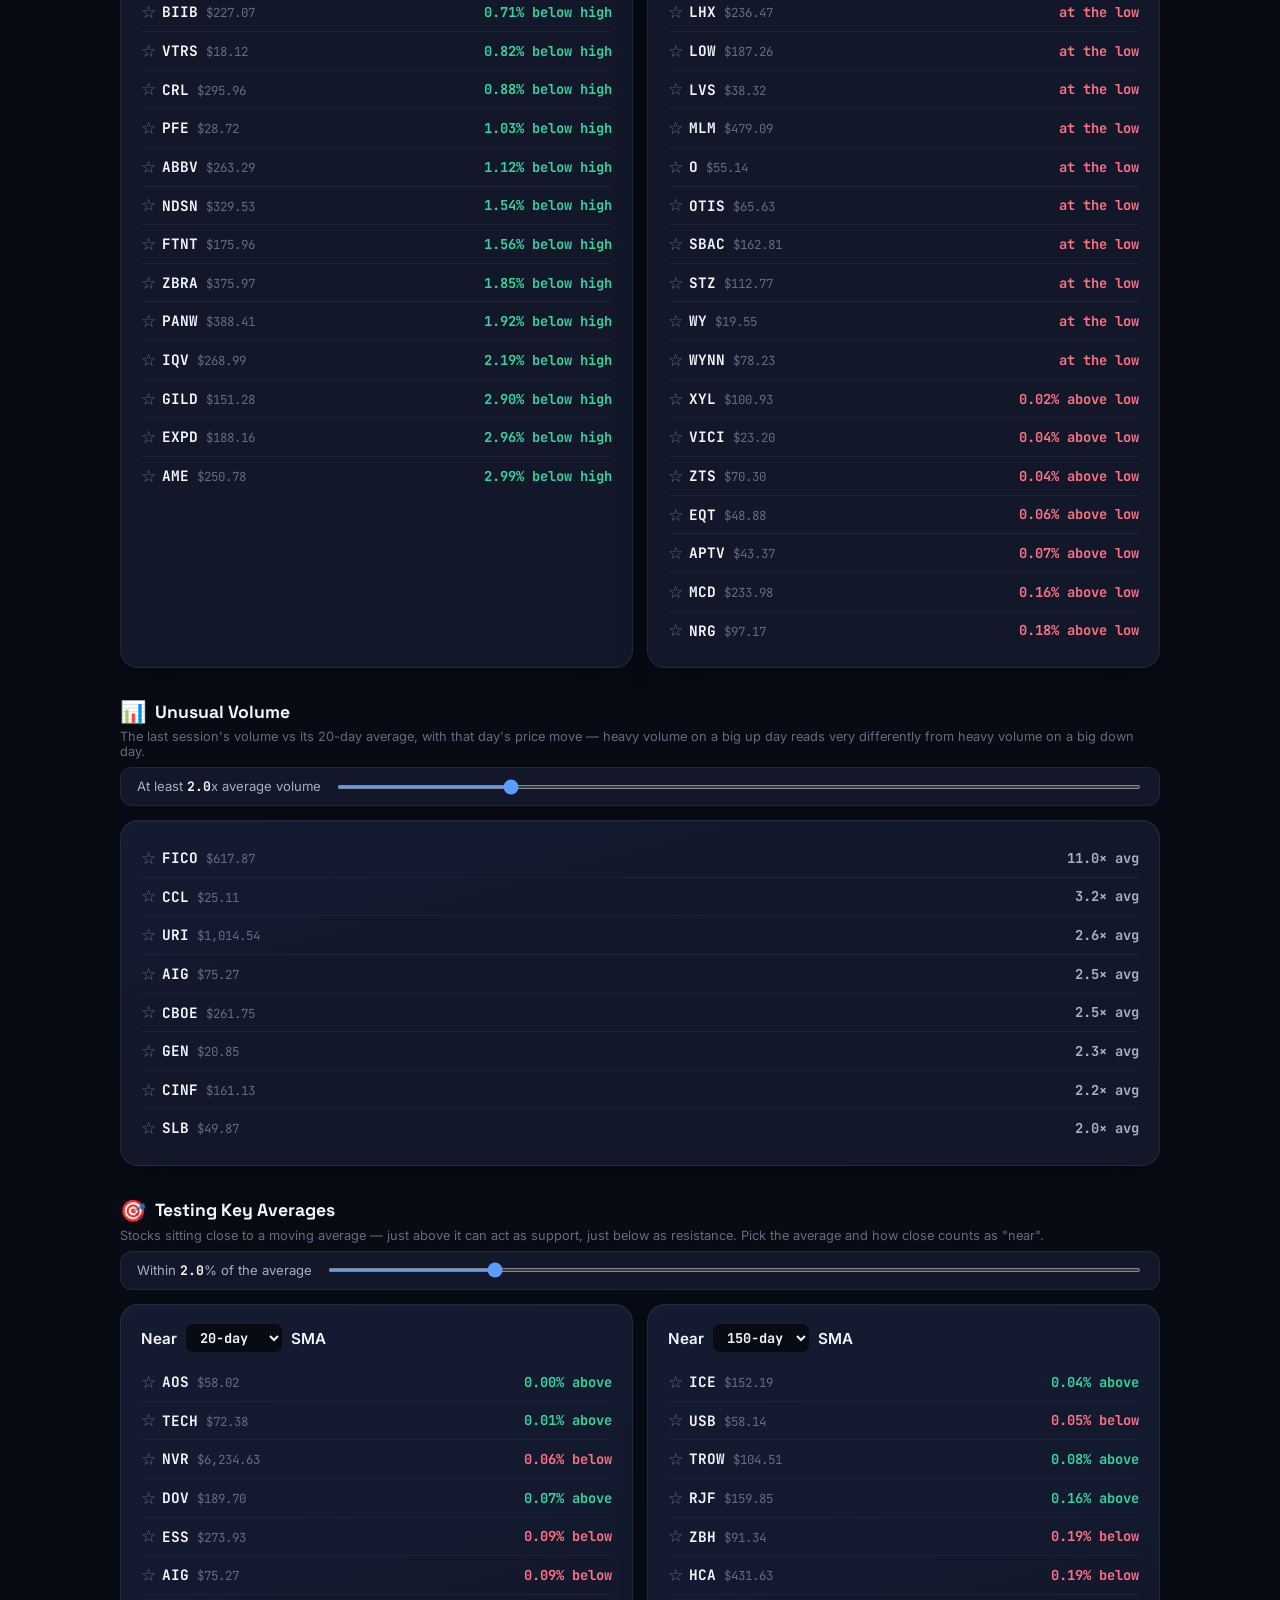
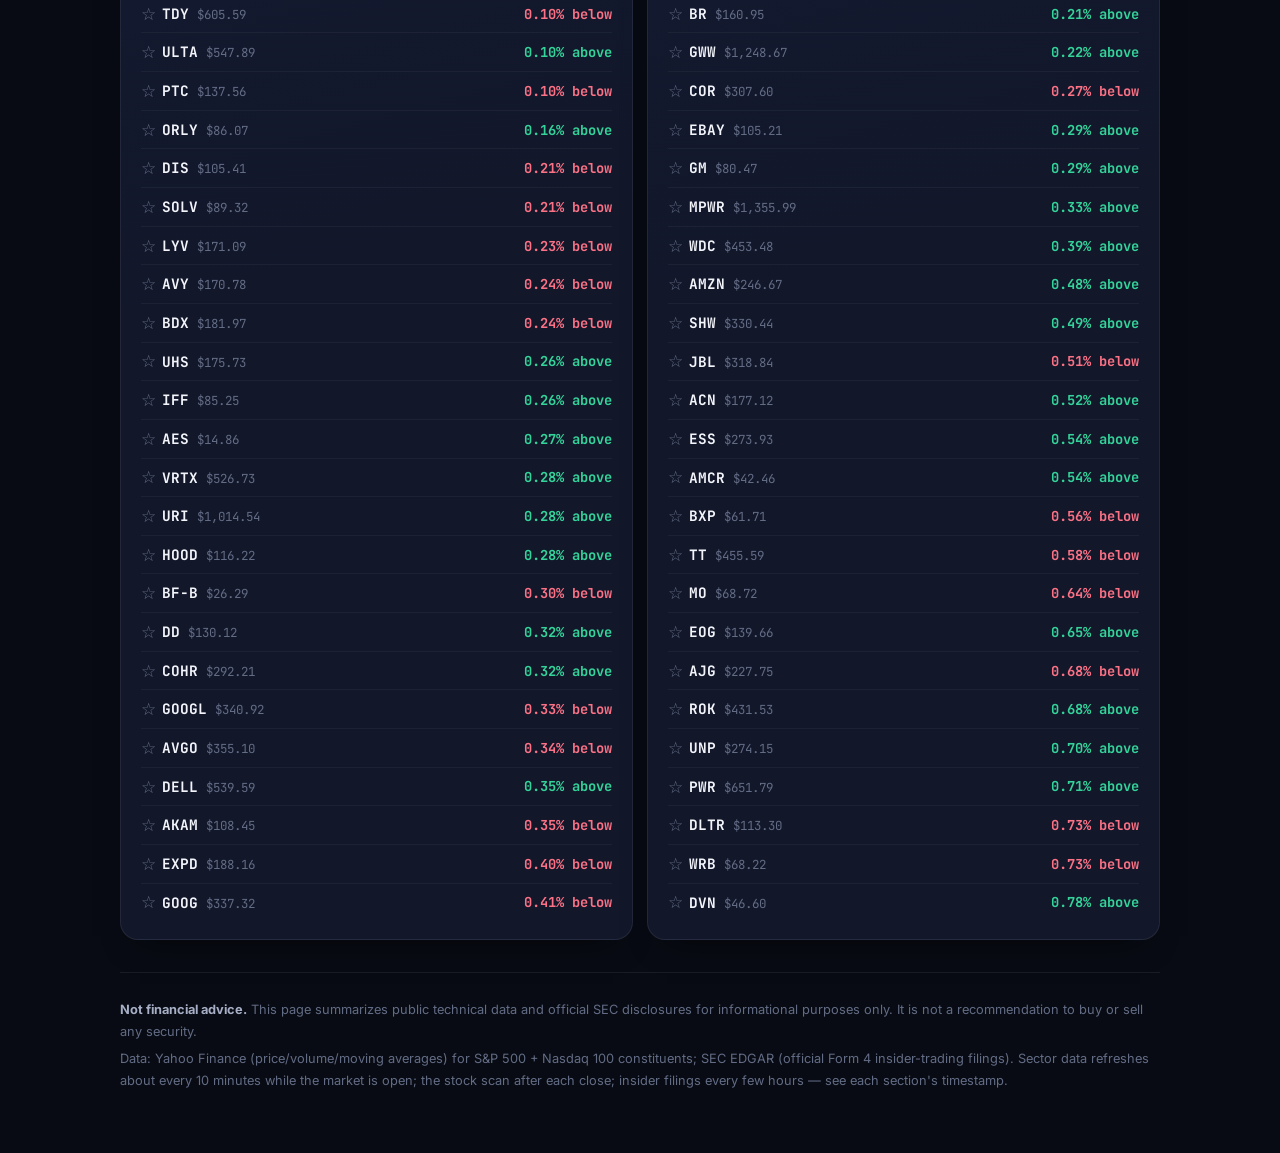
==== commit 42146cfd: "Add files via upload" ====
--- a/opportunity.html
+++ b/opportunity.html
@@ -197,6 +197,12 @@
   .metric.opportunity { color: var(--cool); }
   .metric.caution { color: var(--warm); }
   .metric.neutral { color: var(--text-dim); }
+  .metric.up, .num.up { color: var(--green); }
+  .metric.down, .num.down { color: var(--red); }
+  .metric .chg { font-weight: 500; font-size: 0.78rem; margin-left: 6px; }
+  .metric .chg.up { color: var(--green); }
+  .metric .chg.down { color: var(--red); }
+  .section-asof { font-size: 0.72rem; color: var(--text-faint); margin: -6px 0 12px; }
   .empty-note { color: var(--text-faint); font-size: 0.84rem; padding: 6px 0; }
 
   .sector-table { width: 100%; border-collapse: collapse; font-size: 0.86rem; }
@@ -211,6 +217,9 @@
   .sector-table .name { font-weight: 600; }
   .sector-table .sym { font-family: var(--font-mono); color: var(--text-faint); font-size: 0.78rem; }
   .sector-table .num { font-family: var(--font-mono); font-weight: 700; text-align: right; }
+  .sector-table tr.benchmark td { background: rgba(255,255,255,0.025); }
+  .sector-table tr.benchmark .name { font-weight: 500; color: var(--text-dim); font-style: italic; }
+  .sector-note { font-size: 0.76rem; color: var(--text-faint); margin-top: 10px; line-height: 1.5; }
 
   .insider-row {
     display: flex; align-items: flex-start; justify-content: space-between;
@@ -227,6 +236,13 @@
   .action-badge { font-size: 0.66rem; font-weight: 700; text-transform: uppercase; letter-spacing: 0.04em; padding: 2px 8px; border-radius: 999px; }
   .action-badge.buy { color: var(--cool); background: var(--cool-dim); }
   .action-badge.sell { color: var(--warm); background: var(--warm-dim); }
+  .plan-badge {
+    font-size: 0.62rem; font-weight: 600; letter-spacing: 0.03em; color: var(--text-dim);
+    border: 1px solid var(--border); padding: 1px 7px; border-radius: 999px; white-space: nowrap;
+  }
+  .insider-right .detail a { color: var(--text-faint); text-decoration: none; border-bottom: 1px dotted rgba(166,175,198,0.4); }
+  .insider-right .detail a:hover { color: var(--text-dim); }
+  .insider-left .others { font-size: 0.74rem; color: var(--text-faint); margin-top: 2px; }
 
   footer {
     margin-top: 32px; padding-top: 20px; border-top: 1px solid var(--border);
@@ -234,11 +250,18 @@
   }
   footer p { margin: 6px 0; }
   footer strong { color: var(--text-dim); }
+
+  .table-wrap { overflow-x: auto; -webkit-overflow-scrolling: touch; }
 
   @media (max-width: 480px) {
     body { padding: 18px 14px 44px; }
     .card { padding: 15px 16px; }
     .section-title { font-size: 1rem; }
+    .sector-table { font-size: 0.8rem; }
+    .sector-table th { padding-right: 6px; }
+    .sector-table td { padding: 9px 6px 9px 0; }
+    .sector-table .rank { width: 20px; }
+    .sector-table .num { font-size: 0.78rem; }
   }
 </style>
 </head>
@@ -276,19 +299,24 @@
 <div id="watchlist-card" class="card" style="display:none;"></div>
 
 <div class="section-title"><span class="em">🏛️</span> Insider Buying</div>
-<div class="section-sub">Open-market stock purchases by officers, directors &amp; 10%+ owners — from official SEC Form 4 filings, refreshed every ~30 min.</div>
+<div class="section-sub">Open-market purchases by officers, directors &amp; 10%+ owners (official SEC Form 4 filings), last 30 days, largest first.</div>
+<div class="section-asof" id="asof-insiders"></div>
 <div class="card" id="insider-buys-card"></div>
 
 <div class="section-title"><span class="em">📉</span> Insider Selling</div>
-<div class="section-sub">Noisier signal than buying (execs sell for many reasons — taxes, diversification, planned schedules) but included for context.</div>
+<div class="section-sub">Largest open-market sales over the last 30 days. A noisier signal than buying — insiders sell for many reasons. Sales marked <b>10b5-1 plan</b> were scheduled in advance and say even less.</div>
 <div class="card" id="insider-sells-card"></div>
 
 <div class="section-title"><span class="em">🔥</span> Sector Breakout Leaderboard</div>
-<div class="section-sub">All 11 SPDR sector ETFs, ranked by 5-day return.</div>
-<div class="card"><table class="sector-table" id="sector-table"></table></div>
+<div class="section-sub">All 11 SPDR sector ETFs, ranked by 5-day return, with the S&amp;P 500 (SPY) as the benchmark row.</div>
+<div class="section-asof" id="asof-sectors"></div>
+<div class="card"><div class="table-wrap"><table class="sector-table" id="sector-table"></table></div>
+  <div class="sector-note">Ranks are relative: in a down week the leaders can still be negative — what matters is whether a sector is beating SPY.</div>
+</div>
 
 <div class="section-title"><span class="em">📈</span> 52-Week Highs &amp; Lows</div>
-<div class="section-sub">Highs: momentum/breakout candidates. Lows: oversold/contrarian candidates.</div>
+<div class="section-sub">Closing price vs the highest high / lowest low of the past 52 weeks (intraday). Near highs: momentum and breakout candidates. Near lows: beaten-down names for contrarian research.</div>
+<div class="section-asof asof-scan"></div>
 <div class="controls-row">
   <label for="ctl-52w-pct">Within <span id="ctl-52w-pct-val">3.0</span>% of the 52-week extreme</label>
   <input type="range" id="ctl-52w-pct" min="0.5" max="10" step="0.5" value="3">
@@ -305,7 +333,8 @@
 </div>
 
 <div class="section-title"><span class="em">📊</span> Unusual Volume</div>
-<div class="section-sub">Today's volume vs. the trailing 20-day average.</div>
+<div class="section-sub">The last session's volume vs its 20-day average, with that day's price move — heavy volume on a big up day reads very differently from heavy volume on a big down day.</div>
+<div class="section-asof asof-scan"></div>
 <div class="controls-row">
   <label for="ctl-vol-ratio">At least <span id="ctl-vol-ratio-val">2.0</span>x average volume</label>
   <input type="range" id="ctl-vol-ratio" min="1.2" max="5" step="0.1" value="2">
@@ -313,7 +342,8 @@
 <div class="card"><div class="stock-list" id="volume-list"></div></div>
 
 <div class="section-title"><span class="em">🎯</span> Testing Key Averages</div>
-<div class="section-sub">Classic support/resistance test zones — pick which moving average and how close counts as "near."</div>
+<div class="section-sub">Stocks sitting close to a moving average — just above it can act as support, just below as resistance. Pick the average and how close counts as "near".</div>
+<div class="section-asof asof-scan"></div>
 <div class="controls-row">
   <label for="ctl-ma-pct">Within <span id="ctl-ma-pct-val">2.0</span>% of the average</label>
   <input type="range" id="ctl-ma-pct" min="0.5" max="8" step="0.5" value="2">
@@ -342,38 +372,53 @@
     SEC disclosures for informational purposes only. It is not a recommendation to buy or sell
     any security.</p>
   <p>Data: Yahoo Finance (price/volume/moving averages) for S&amp;P 500 + Nasdaq 100 constituents;
-    SEC EDGAR (official Form 4 insider-trading filings). Sector data refreshes ~every 15 min;
-    the technical scan and insider feed refresh on their own schedules — see each section's timestamp.</p>
+    SEC EDGAR (official Form 4 insider-trading filings). Sector data refreshes about every 10 minutes
+    while the market is open; the stock scan after each close; insider filings every few hours — see
+    each section's timestamp.</p>
 </footer>
 
 <script>
 const $ = (sel) => document.querySelector(sel);
+const $$ = (sel) => document.querySelectorAll(sel);
+const esc = (s) => String(s ?? "").replace(/[&<>"']/g, (c) => ({ "&": "&amp;", "<": "&lt;", ">": "&gt;", '"': "&quot;", "'": "&#39;" }[c]));
+const num = (v) => (typeof v === "number" && Number.isFinite(v) ? v : null);
 
 function fmtPct(v, digits = 2) {
-  if (v === null || v === undefined || Number.isNaN(v)) return "—";
-  const sign = v > 0 ? "+" : "";
-  return `${sign}${v.toFixed(digits)}%`;
-}
+  v = num(v);
+  if (v === null) return "—";
+  return `${v > 0 ? "+" : ""}${v.toFixed(digits)}%`;
+}
+const upDown = (v) => (num(v) === null || v === 0 ? "" : v > 0 ? "up" : "down");
 function fmtMoney(v) {
-  if (v === null || v === undefined) return "—";
+  v = num(v);
+  if (v === null) return "—";
+  if (v >= 1e9) return "$" + (v / 1e9).toFixed(2) + "B";
   if (v >= 1e6) return "$" + (v / 1e6).toFixed(1) + "M";
   if (v >= 1e3) return "$" + (v / 1e3).toFixed(0) + "K";
   return "$" + v.toFixed(0);
 }
+function fmtPrice(v) {
+  v = num(v);
+  return v === null ? "—" : "$" + v.toLocaleString("en-US", { minimumFractionDigits: 2, maximumFractionDigits: 2 });
+}
 function timeAgo(iso) {
-  if (!iso) return "no data yet";
-  const then = new Date(iso).getTime();
-  const diffMin = Math.round((Date.now() - then) / 60000);
-  if (diffMin < 1) return "just now";
-  if (diffMin < 60) return `${diffMin}m ago`;
-  const h = Math.floor(diffMin / 60);
-  const m = diffMin % 60;
-  if (h < 24) return `${h}h ${m}m ago`;
+  const t = iso ? Date.parse(iso) : NaN;
+  if (!Number.isFinite(t)) return "no data yet";
+  const min = Math.round((Date.now() - t) / 60000);
+  if (min < 1) return "just now";
+  if (min < 60) return `${min}m ago`;
+  const h = Math.floor(min / 60);
+  if (h < 24) return `${h}h ${min % 60}m ago`;
   return `${Math.floor(h / 24)}d ago`;
+}
+function fmtDay(isoDate) {
+  if (!isoDate || !/^\d{4}-\d{2}-\d{2}/.test(isoDate)) return "—";
+  const [y, m, d] = isoDate.slice(0, 10).split("-").map(Number);
+  return new Date(Date.UTC(y, m - 1, d)).toLocaleDateString("en-US", { month: "short", day: "numeric", timeZone: "UTC" });
 }
 async function loadJSON(path) {
   try {
-    const res = await fetch(path + "?t=" + Date.now());
+    const res = await fetch(path + "?t=" + Date.now(), { cache: "no-store" });
     if (!res.ok) throw new Error(res.status);
     return await res.json();
   } catch (e) {
@@ -386,7 +431,8 @@
 const WATCHLIST_KEY = "opp-watchlist-v1";
 let watchlist = new Set();
 try {
-  watchlist = new Set(JSON.parse(localStorage.getItem(WATCHLIST_KEY) || "[]"));
+  const saved = JSON.parse(localStorage.getItem(WATCHLIST_KEY) || "[]");
+  if (Array.isArray(saved)) watchlist = new Set(saved.filter((x) => typeof x === "string" && /^[A-Z0-9.\-]{1,10}$/.test(x)));
 } catch (e) { /* corrupted or unavailable - start empty */ }
 
 function saveWatchlist() {
@@ -396,44 +442,66 @@
 function starButton(sym) {
   if (!sym) return "";
   const active = watchlist.has(sym);
-  return `<button class="star-btn ${active ? 'active' : ''}" data-sym="${sym}" aria-label="Toggle watchlist for ${sym}">${active ? '★' : '☆'}</button>`;
-}
-
-function stockRow(sym, price, metricText, status = "neutral") {
+  return `<button class="star-btn ${active ? "active" : ""}" data-sym="${esc(sym)}" aria-label="Toggle watchlist for ${esc(sym)}">${active ? "★" : "☆"}</button>`;
+}
+
+function stockRow(sym, price, metricHTML, cls = "neutral") {
   return `<div class="stock-row">
-    <div>${starButton(sym)}<span class="sym">${sym}</span><span class="price">$${price}</span></div>
-    <div class="metric ${status}">${metricText}</div>
+    <div>${starButton(sym)}<span class="sym">${esc(sym)}</span><span class="price">${fmtPrice(price)}</span></div>
+    <div class="metric ${cls}">${metricHTML}</div>
   </div>`;
 }
 
 function renderList(containerId, items, formatFn, emptyMsg) {
   const el = $("#" + containerId);
-  if (!items || !items.length) {
-    el.innerHTML = `<div class="empty-note">${emptyMsg}</div>`;
-    return;
-  }
-  el.innerHTML = items.map(formatFn).join("");
+  el.innerHTML = items && items.length ? items.map(formatFn).join("") : `<div class="empty-note">${esc(emptyMsg)}</div>`;
+}
+
+// ---------- Insider rows ----------
+function secLink(t) {
+  if (!t.cik || !t.accession) return "";
+  const acc = String(t.accession);
+  return `<a href="https://www.sec.gov/Archives/edgar/data/${encodeURIComponent(t.cik)}/${acc.replace(/-/g, "")}/${encodeURIComponent(acc)}-index.htm" target="_blank" rel="noopener">SEC filing ↗</a>`;
 }
 
 function insiderRow(t) {
   const isBuy = t.action === "Buy";
+  const others = Array.isArray(t.others) ? t.others : [];
+  const traded = t.date_first && t.date_first !== t.date ? `${fmtDay(t.date_first)}–${fmtDay(t.date)}` : fmtDay(t.date);
+  const when = t.filed ? `Traded ${traded} · filed ${fmtDay(t.filed)}` : (t.date ? `Traded ${fmtDay(t.date)}` : "");
   return `
   <div class="insider-row">
     <div class="insider-left">
       <div class="sym-role">
         ${starButton(t.symbol)}
-        <span class="action-badge ${isBuy ? 'buy' : 'sell'}">${t.action}</span>
-        <span class="sym">${t.symbol || "—"}</span>
-        <span class="role">${t.role || ""}</span>
+        <span class="action-badge ${isBuy ? "buy" : "sell"}">${isBuy ? "Buy" : "Sell"}</span>
+        <span class="sym">${esc(t.symbol || "—")}</span>
+        <span class="role">${esc(t.role || "")}</span>
+        ${t.plan ? `<span class="plan-badge" title="Made under a pre-arranged Rule 10b5-1 trading plan">10b5-1 plan</span>` : ""}
       </div>
-      <div class="name">${t.insider || "Unknown"}</div>
+      <div class="name">${esc(t.insider || "Unknown")}</div>
+      ${others.length ? `<div class="others">Also reported by ${esc(others.slice(0, 2).join(", "))}${others.length > 2 ? ` +${others.length - 2} more` : ""} (same trade)</div>` : ""}
     </div>
     <div class="insider-right">
       <div class="value">${fmtMoney(t.value)}</div>
-      <div class="detail">${t.shares ? Math.round(t.shares).toLocaleString() + " sh @ $" + t.price : ""}</div>
-      <div class="detail">${t.date || ""}</div>
+      <div class="detail">${num(t.shares) ? Math.round(t.shares).toLocaleString("en-US") + " sh @ " + fmtPrice(t.price) : ""}</div>
+      <div class="detail">${esc(when)}</div>
+      <div class="detail">${secLink(t)}</div>
     </div>
   </div>`;
+}
+
+// ---------- Scanner settings (remembered per browser, no accounts) ----------
+const SETTINGS_KEY = "opp-scanner-settings-v1";
+const defaultSettings = { maPct: 2.0, volRatio: 2.0, w52Pct: 3.0, maPeriodA: "20", maPeriodB: "150" };
+let settings = { ...defaultSettings };
+try {
+  const saved = JSON.parse(localStorage.getItem(SETTINGS_KEY) || "{}");
+  settings = { ...defaultSettings, ...saved };
+  ["maPct", "volRatio", "w52Pct"].forEach((k) => { if (!Number.isFinite(Number(settings[k]))) settings[k] = defaultSettings[k]; settings[k] = Number(settings[k]); });
+} catch (e) { /* corrupted or unavailable - just use defaults */ }
+function saveSettings() {
+  try { localStorage.setItem(SETTINGS_KEY, JSON.stringify(settings)); } catch (e) { /* ignore */ }
 }
 
 (async function main() {
@@ -445,59 +513,70 @@
     loadJSON("data/insiders.json"),
   ]);
 
-  const timestamps = [fast?.generated_at, opp?.generated_at, insiders?.generated_at].filter(Boolean);
-  const latest = timestamps.sort().reverse()[0];
-  $("#updated-text").textContent = latest ? `Updated ${timeAgo(latest)}` : "Waiting for first data run";
-  $("#updated-dot").classList.toggle("stale", !latest);
-
-  renderList("insider-buys-card", insiders?.buys, insiderRow,
-    "No open-market insider purchases in the S&P 500 / Nasdaq 100 in the most recent scan.");
-  renderList("insider-sells-card", insiders?.sells, insiderRow,
-    "No open-market insider sales in the S&P 500 / Nasdaq 100 in the most recent scan.");
-
+  // Header badge: what the stock screens are based on.
+  const scanDay = opp?.as_of || null;
+  $("#updated-text").textContent = scanDay
+    ? `Stock scan as of ${fmtDay(scanDay)} close`
+    : (opp?.generated_at ? `Stock scan updated ${timeAgo(opp.generated_at)}` : "Waiting for first data run");
+  $("#updated-dot").classList.toggle("stale", !opp);
+  $$(".asof-scan").forEach((el) => {
+    el.textContent = scanDay ? `Based on the ${fmtDay(scanDay)} close · updated after each trading day` : "";
+  });
+
+  // ---------- Insiders ----------
+  const buys = [...(insiders?.buys || [])].sort((a, b) => (b.value || 0) - (a.value || 0)).slice(0, 40);
+  const sells = [...(insiders?.sells || [])].sort((a, b) => (b.value || 0) - (a.value || 0)).slice(0, 25);
+  const windowDays = insiders?.window_days || 30;
+  if (insiders) {
+    const covered = insiders.covered_from ? ` · complete since ${fmtDay(insiders.covered_from)}` : "";
+    $("#asof-insiders").textContent = `Checked ${timeAgo(insiders.generated_at)}${covered}`;
+  }
+  renderList("insider-buys-card", buys, insiderRow,
+    `No open-market insider purchases at S&P 500 / Nasdaq-100 companies in the last ${windowDays} days.`);
+  renderList("insider-sells-card", sells, insiderRow,
+    `No open-market insider sales at S&P 500 / Nasdaq-100 companies in the last ${windowDays} days.`);
+
+  // ---------- Sector leaderboard (with SPY as the benchmark row) ----------
   {
-    const rows = fast?.sector_breakout || [];
-    const tbody = rows.map((r, i) => {
-      const status = (r.return_5d_pct ?? 0) > 0 ? "opportunity" : (r.return_5d_pct ?? 0) < 0 ? "caution" : "neutral";
-      return `<tr>
-        <td class="rank">${i + 1}</td>
-        <td class="name">${r.name}<br><span class="sym">${r.symbol}</span></td>
-        <td class="num ${status}">${fmtPct(r.return_5d_pct)}</td>
-        <td class="num">${fmtPct(r.return_20d_pct)}</td>
-        <td class="num">${fmtPct(r.distance_from_sma150_pct)}</td>
+    const rows = (fast?.sector_breakout || []).map((r) => ({ ...r }));
+    const spy = fast?.spy;
+    if (spy && rows.length) {
+      rows.push({ symbol: "SPY · benchmark", name: "S&P 500", benchmark: true, return_5d_pct: spy.return_5d_pct,
+        return_20d_pct: spy.return_20d_pct, distance_from_sma150_pct: spy.distance_from_sma150_pct });
+    }
+    rows.sort((a, b) => (num(b.return_5d_pct) ?? -999) - (num(a.return_5d_pct) ?? -999));
+    let rank = 0;
+    const tbody = rows.map((r) => {
+      if (!r.benchmark) rank++;
+      return `<tr class="${r.benchmark ? "benchmark" : ""}">
+        <td class="rank">${r.benchmark ? "" : rank}</td>
+        <td class="name">${esc(r.name)}<br><span class="sym">${esc(r.symbol)}</span></td>
+        <td class="num ${upDown(r.return_5d_pct)}">${fmtPct(r.return_5d_pct)}</td>
+        <td class="num ${upDown(r.return_20d_pct)}">${fmtPct(r.return_20d_pct)}</td>
+        <td class="num ${upDown(r.distance_from_sma150_pct)}">${fmtPct(r.distance_from_sma150_pct)}</td>
       </tr>`;
     }).join("");
     $("#sector-table").innerHTML = rows.length ? `
-      <thead><tr><th></th><th>Sector</th><th style="text-align:right">5D</th><th style="text-align:right">20D</th><th style="text-align:right">vs SMA150</th></tr></thead>
+      <thead><tr><th></th><th>Sector</th><th style="text-align:right">5D</th><th style="text-align:right">20D</th><th style="text-align:right">vs<br>SMA150</th></tr></thead>
       <tbody>${tbody}</tbody>` : `<tbody><tr><td class="empty-note">No data yet.</td></tr></tbody>`;
-  }
-
-  // ---------- Interactive screens (SMA proximity, volume surge, 52w proximity) ----------
-  // Settings are remembered per-browser via localStorage - no accounts, no server round-trip.
-  const SETTINGS_KEY = "opp-scanner-settings-v1";
-  const defaultSettings = { maPct: 2.0, volRatio: 2.0, w52Pct: 3.0, maPeriodA: "20", maPeriodB: "150" };
-  let settings = { ...defaultSettings };
-  try {
-    const saved = JSON.parse(localStorage.getItem(SETTINGS_KEY) || "{}");
-    settings = { ...defaultSettings, ...saved };
-  } catch (e) { /* corrupted or unavailable - just use defaults */ }
-
-  function saveSettings() {
-    try { localStorage.setItem(SETTINGS_KEY, JSON.stringify(settings)); } catch (e) { /* storage unavailable, ignore */ }
-  }
-
+    if (spy) {
+      $("#asof-sectors").textContent = spy.in_session
+        ? `Live · updated ${timeAgo(fast.generated_at)}`
+        : `As of ${fmtDay(spy.date)} close`;
+    }
+  }
+
+  // ---------- Interactive screens (SMA proximity, volume surge, 52-week proximity) ----------
   const stocks = opp?.stocks || [];
-  const periods = opp?.sma_periods || [10, 20, 50, 100, 150, 200];
-
-  // Populate the two SMA-period dropdowns
+  const periods = (opp?.sma_periods || [10, 20, 50, 100, 150, 200]).map(String);
+
   const selA = $("#ctl-ma-period-a"), selB = $("#ctl-ma-period-b");
-  [selA, selB].forEach((sel, idx) => {
-    sel.innerHTML = periods.map(p => `<option value="${p}">${p}-day</option>`).join("");
+  [selA, selB].forEach((sel) => {
+    sel.innerHTML = periods.map((p) => `<option value="${p}">${p}-day</option>`).join("");
   });
-  selA.value = settings.maPeriodA;
-  selB.value = settings.maPeriodB;
-
-  // Wire up sliders to their live value labels + settings object
+  selA.value = periods.includes(String(settings.maPeriodA)) ? String(settings.maPeriodA) : "20";
+  selB.value = periods.includes(String(settings.maPeriodB)) ? String(settings.maPeriodB) : "150";
+
   const ctl52w = $("#ctl-52w-pct"), ctl52wVal = $("#ctl-52w-pct-val");
   const ctlVol = $("#ctl-vol-ratio"), ctlVolVal = $("#ctl-vol-ratio-val");
   const ctlMa = $("#ctl-ma-pct"), ctlMaVal = $("#ctl-ma-pct-val");
@@ -505,147 +584,122 @@
   ctlVol.value = settings.volRatio; ctlVolVal.textContent = settings.volRatio.toFixed(1);
   ctlMa.value = settings.maPct; ctlMaVal.textContent = settings.maPct.toFixed(1);
 
+  const chgHTML = (v) => (num(v) === null ? "" : `<span class="chg ${upDown(v)}">${fmtPct(v, 1)} day</span>`);
+
   function renderStockScreens() {
     const hi52 = stocks
-      .filter(s => s.dist_hi52_pct !== null && s.dist_hi52_pct !== undefined && s.dist_hi52_pct <= settings.w52Pct)
+      .filter((s) => num(s.dist_hi52_pct) !== null && s.dist_hi52_pct <= settings.w52Pct)
       .sort((a, b) => a.dist_hi52_pct - b.dist_hi52_pct)
       .slice(0, 30);
     renderList("hi52-list", hi52,
-      (r) => stockRow(r.symbol, r.price, `${r.dist_hi52_pct.toFixed(2)}% away`, "opportunity"),
+      (r) => stockRow(r.symbol, r.price, r.dist_hi52_pct === 0 ? "at the high" : `${r.dist_hi52_pct.toFixed(2)}% below high`, "up"),
       `No stocks currently within ${settings.w52Pct}% of their 52-week high.`);
 
     const lo52 = stocks
-      .filter(s => s.dist_lo52_pct !== null && s.dist_lo52_pct !== undefined && s.dist_lo52_pct <= settings.w52Pct)
+      .filter((s) => num(s.dist_lo52_pct) !== null && s.dist_lo52_pct <= settings.w52Pct)
       .sort((a, b) => a.dist_lo52_pct - b.dist_lo52_pct)
       .slice(0, 30);
     renderList("lo52-list", lo52,
-      (r) => stockRow(r.symbol, r.price, `${r.dist_lo52_pct.toFixed(2)}% away`, "caution"),
+      (r) => stockRow(r.symbol, r.price, r.dist_lo52_pct === 0 ? "at the low" : `${r.dist_lo52_pct.toFixed(2)}% above low`, "down"),
       `No stocks currently within ${settings.w52Pct}% of their 52-week low.`);
 
     const volSurge = stocks
-      .filter(s => s.volume_ratio !== null && s.volume_ratio !== undefined && s.volume_ratio >= settings.volRatio)
+      .filter((s) => num(s.volume_ratio) !== null && s.volume_ratio >= settings.volRatio)
       .sort((a, b) => b.volume_ratio - a.volume_ratio)
       .slice(0, 30);
     renderList("volume-list", volSurge,
-      (r) => stockRow(r.symbol, r.price, `${r.volume_ratio.toFixed(2)}x avg`, "opportunity"),
-      `No stocks currently at ${settings.volRatio}x+ average volume.`);
-
-    [["A", selA.value, "sma-list-a"], ["B", selB.value, "sma-list-b"]].forEach(([_, period, listId]) => {
+      (r) => stockRow(r.symbol, r.price, `${r.volume_ratio.toFixed(1)}× avg${chgHTML(r.chg_1d_pct)}`, "neutral"),
+      `No stocks traded at ${settings.volRatio}× their average volume or more in the last session.`);
+
+    [[selA.value, "sma-list-a"], [selB.value, "sma-list-b"]].forEach(([period, listId]) => {
       const near = stocks
-        .filter(s => {
-          const sma = s.sma?.[period];
-          if (!sma) return false;
-          const distPct = (s.price - sma) / sma * 100;
-          return Math.abs(distPct) <= settings.maPct;
+        .map((s) => {
+          const sma = num(s.sma?.[period]);
+          return sma ? { ...s, distPct: ((s.price - sma) / sma) * 100 } : null;
         })
-        .map(s => {
-          const sma = s.sma[period];
-          const distPct = (s.price - sma) / sma * 100;
-          return { ...s, distPct };
-        })
+        .filter((s) => s && Math.abs(s.distPct) <= settings.maPct)
         .sort((a, b) => Math.abs(a.distPct) - Math.abs(b.distPct))
         .slice(0, 30);
       renderList(listId, near,
-        (r) => stockRow(r.symbol, r.price, fmtPct(r.distPct), r.distPct >= 0 ? "caution" : "opportunity"),
+        (r) => stockRow(r.symbol, r.price,
+          r.distPct >= 0 ? `${r.distPct.toFixed(2)}% above` : `${Math.abs(r.distPct).toFixed(2)}% below`,
+          r.distPct >= 0 ? "up" : "down"),
         `No stocks currently within ${settings.maPct}% of their ${period}-day SMA.`);
     });
   }
 
   ctl52w.addEventListener("input", () => {
-    settings.w52Pct = parseFloat(ctl52w.value);
-    ctl52wVal.textContent = settings.w52Pct.toFixed(1);
+    settings.w52Pct = parseFloat(ctl52w.value); ctl52wVal.textContent = settings.w52Pct.toFixed(1);
     renderStockScreens(); saveSettings();
   });
   ctlVol.addEventListener("input", () => {
-    settings.volRatio = parseFloat(ctlVol.value);
-    ctlVolVal.textContent = settings.volRatio.toFixed(1);
+    settings.volRatio = parseFloat(ctlVol.value); ctlVolVal.textContent = settings.volRatio.toFixed(1);
     renderStockScreens(); saveSettings();
   });
   ctlMa.addEventListener("input", () => {
-    settings.maPct = parseFloat(ctlMa.value);
-    ctlMaVal.textContent = settings.maPct.toFixed(1);
+    settings.maPct = parseFloat(ctlMa.value); ctlMaVal.textContent = settings.maPct.toFixed(1);
     renderStockScreens(); saveSettings();
   });
   selA.addEventListener("change", () => { settings.maPeriodA = selA.value; renderStockScreens(); saveSettings(); });
   selB.addEventListener("change", () => { settings.maPeriodB = selB.value; renderStockScreens(); saveSettings(); });
 
   if (!stocks.length) {
-    // No data yet (placeholder state) - show honest empty messages instead of nothing.
-    ["hi52-list", "lo52-list", "volume-list", "sma-list-a", "sma-list-b"].forEach(id => {
+    ["hi52-list", "lo52-list", "volume-list", "sma-list-a", "sma-list-b"].forEach((id) => {
       $("#" + id).innerHTML = `<div class="empty-note">No data yet.</div>`;
     });
   } else {
     renderStockScreens();
   }
 
-  // ---------- Watchlist section ----------
+  // ---------- Watchlist ----------
+  const allInsider = [...(insiders?.buys || []), ...(insiders?.sells || [])];
   function renderWatchlistSection() {
-    const titleEl = $("#watchlist-title"), subEl = $("#watchlist-sub"), cardEl = $("#watchlist-card");
-    if (watchlist.size === 0) {
-      titleEl.style.display = "none";
-      subEl.style.display = "none";
-      cardEl.style.display = "none";
-      return;
-    }
-    titleEl.style.display = "";
-    subEl.style.display = "";
-    cardEl.style.display = "";
-
-    const buys = insiders?.buys || [];
-    const sells = insiders?.sells || [];
-
-    const rows = [...watchlist].sort().map(sym => {
-      const stock = stocks.find(s => s.symbol === sym);
-      const hadBuy = buys.some(b => b.symbol === sym);
-      const hadSell = sells.some(s => s.symbol === sym);
-      const insiderBadge = hadBuy
-        ? `<span class="action-badge buy" style="margin-left:6px;">Insider Buy</span>`
-        : hadSell
-          ? `<span class="action-badge sell" style="margin-left:6px;">Insider Sell</span>`
-          : "";
-
+    const show = watchlist.size > 0;
+    ["#watchlist-title", "#watchlist-sub", "#watchlist-card"].forEach((id) => { $(id).style.display = show ? "" : "none"; });
+    if (!show) return;
+
+    $("#watchlist-card").innerHTML = [...watchlist].sort().map((sym) => {
+      const stock = stocks.find((s) => s.symbol === sym);
+      const hadBuy = allInsider.some((t) => t.symbol === sym && t.action === "Buy");
+      const hadSell = allInsider.some((t) => t.symbol === sym && t.action === "Sell");
+      const badge = hadBuy
+        ? `<span class="action-badge buy" style="margin-left:6px;">Insider buy</span>`
+        : hadSell ? `<span class="action-badge sell" style="margin-left:6px;">Insider sell</span>` : "";
       if (!stock) {
         return `
         <div class="insider-row">
           <div class="insider-left">
-            <div class="sym-role">${starButton(sym)}<span class="sym">${sym}</span>${insiderBadge}</div>
-            <div class="name">Not in this scan's S&amp;P 500 / Nasdaq 100 universe</div>
+            <div class="sym-role">${starButton(sym)}<span class="sym">${esc(sym)}</span>${badge}</div>
+            <div class="name">Not in this scan's S&amp;P 500 / Nasdaq-100 universe</div>
           </div>
         </div>`;
       }
-
-      const sma50 = stock.sma?.["50"];
-      const distSma50 = sma50 ? ((stock.price - sma50) / sma50 * 100).toFixed(2) : null;
-      const hiTxt = stock.dist_hi52_pct !== null && stock.dist_hi52_pct !== undefined ? `${stock.dist_hi52_pct}% from 52w high` : "";
-      const volTxt = stock.volume_ratio !== null && stock.volume_ratio !== undefined ? `${stock.volume_ratio}x avg volume` : "";
-
+      const sma50 = num(stock.sma?.["50"]);
+      const dist50 = sma50 ? ((stock.price - sma50) / sma50) * 100 : null;
       return `
       <div class="insider-row">
         <div class="insider-left">
-          <div class="sym-role">${starButton(sym)}<span class="sym">${sym}</span>${insiderBadge}</div>
-          <div class="name">$${stock.price}${distSma50 !== null ? ` · ${distSma50 >= 0 ? "+" : ""}${distSma50}% vs SMA50` : ""}</div>
+          <div class="sym-role">${starButton(sym)}<span class="sym">${esc(sym)}</span>${badge}</div>
+          <div class="name">${fmtPrice(stock.price)}${num(stock.chg_1d_pct) !== null ? ` (${fmtPct(stock.chg_1d_pct, 1)})` : ""}${dist50 !== null ? ` · ${fmtPct(dist50)} vs SMA50` : ""}</div>
         </div>
         <div class="insider-right">
-          <div class="detail">${hiTxt}</div>
-          <div class="detail">${volTxt}</div>
+          <div class="detail">${num(stock.dist_hi52_pct) !== null ? `${stock.dist_hi52_pct.toFixed(1)}% below 52w high` : ""}</div>
+          <div class="detail">${num(stock.volume_ratio) !== null ? `${stock.volume_ratio.toFixed(1)}× avg volume` : ""}</div>
         </div>
       </div>`;
     }).join("");
-
-    cardEl.innerHTML = rows;
-  }
-
-  // Single delegated listener handles star clicks anywhere on the page -
-  // simpler and more reliable than re-attaching listeners every re-render.
+  }
+
+  // One delegated listener handles every star on the page and keeps all copies in sync.
   document.addEventListener("click", (e) => {
     const btn = e.target.closest(".star-btn");
-    if (!btn) return;
+    if (!btn || !btn.dataset.sym) return;
     const sym = btn.dataset.sym;
-    if (!sym) return;
     if (watchlist.has(sym)) watchlist.delete(sym); else watchlist.add(sym);
     saveWatchlist();
     const active = watchlist.has(sym);
-    document.querySelectorAll(`.star-btn[data-sym="${sym}"]`).forEach((b) => {
+    $$(".star-btn").forEach((b) => {
+      if (b.dataset.sym !== sym) return;
       b.classList.toggle("active", active);
       b.textContent = active ? "★" : "☆";
     });
@@ -654,6 +708,14 @@
 
   renderWatchlistSection();
 })();
+
+document.addEventListener("touchstart", function () {}, { passive: true });
+
+if ("serviceWorker" in navigator) {
+  window.addEventListener("load", () => {
+    navigator.serviceWorker.register("sw.js").catch(() => {});
+  });
+}
 </script>
 </body>
 </html>
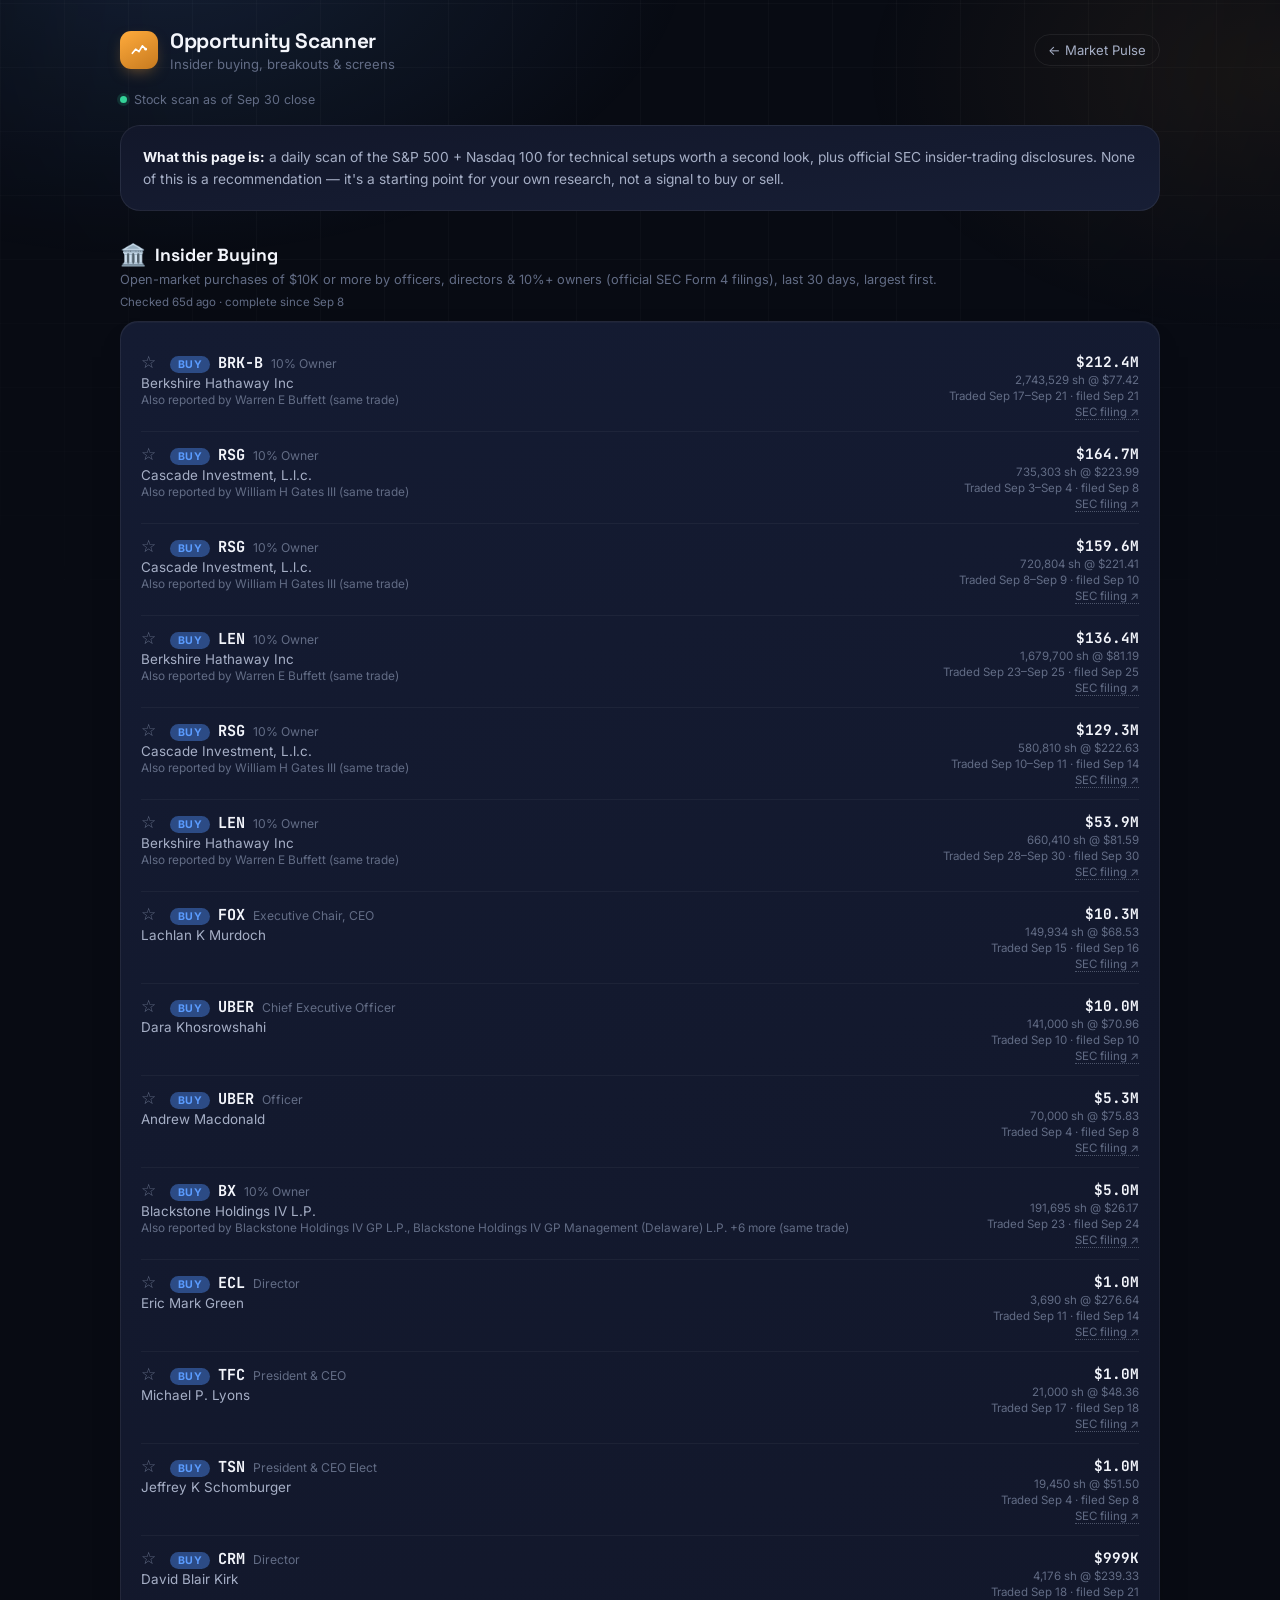
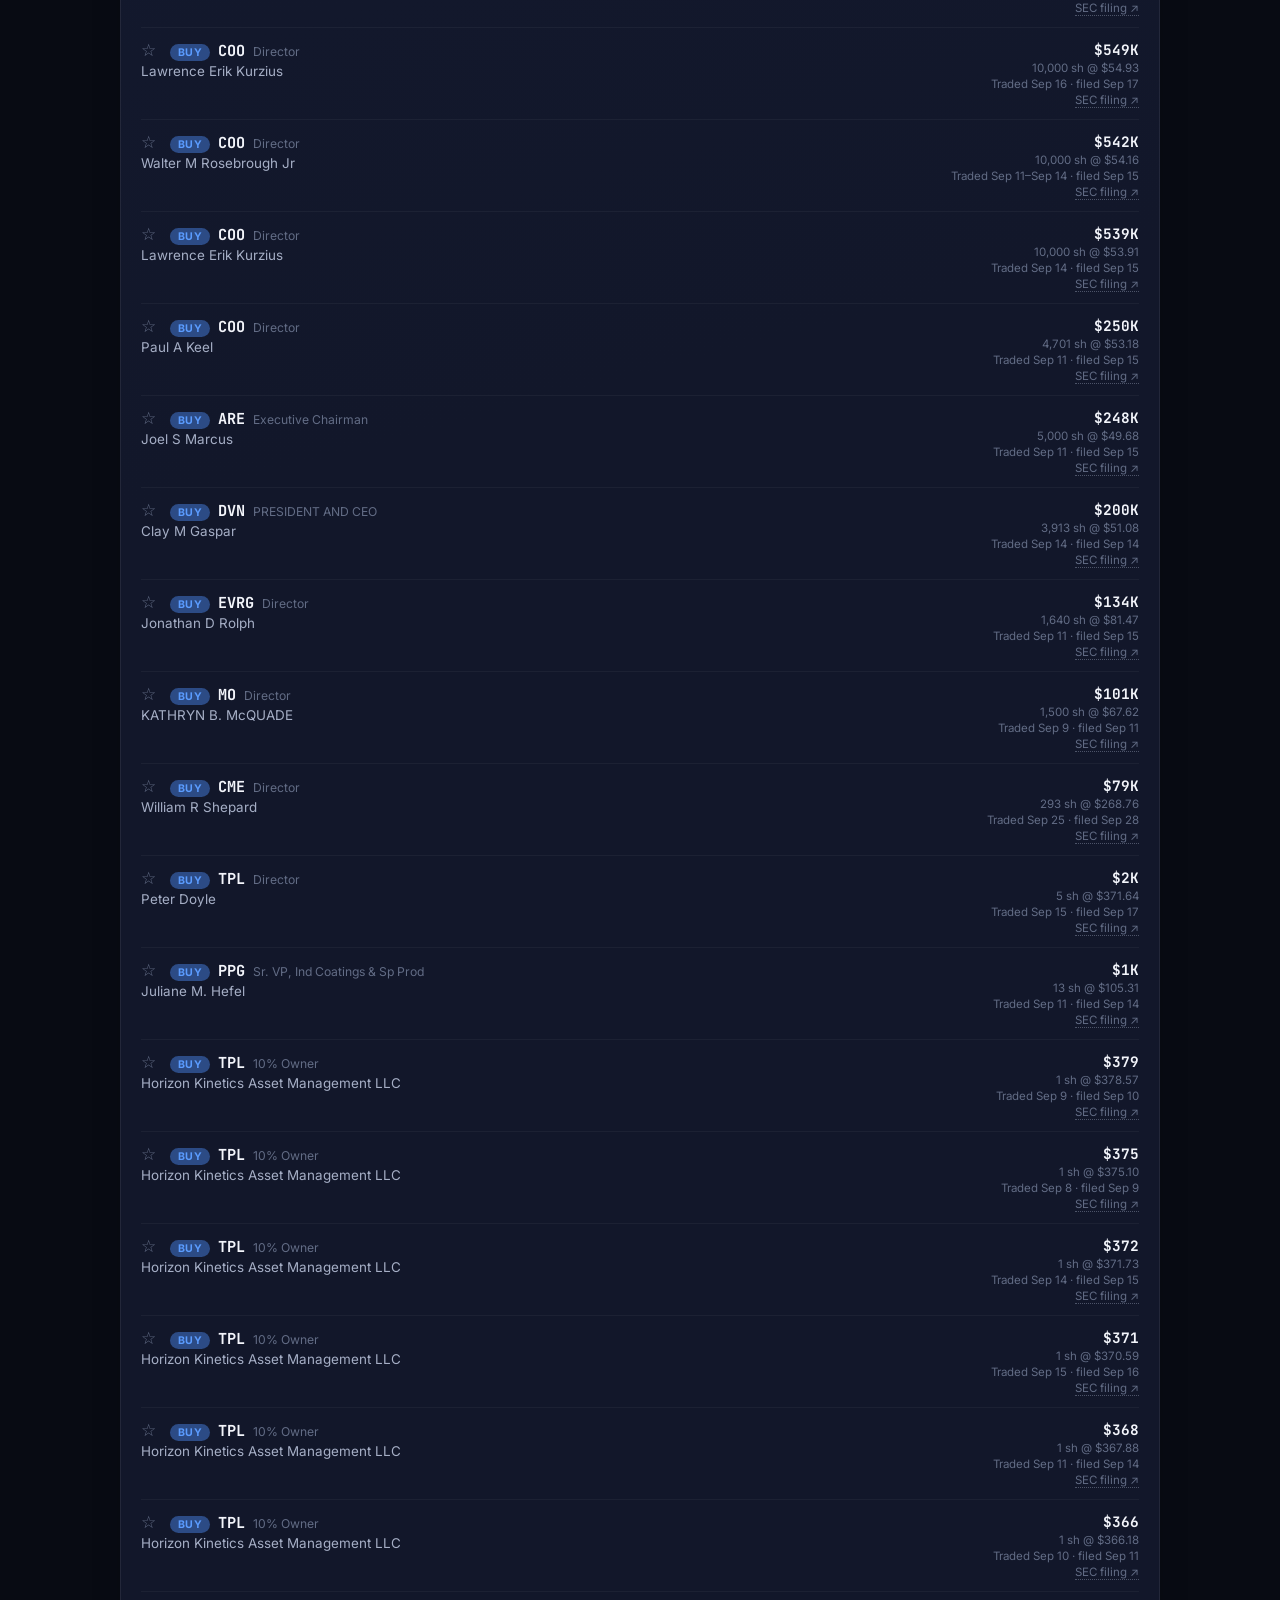
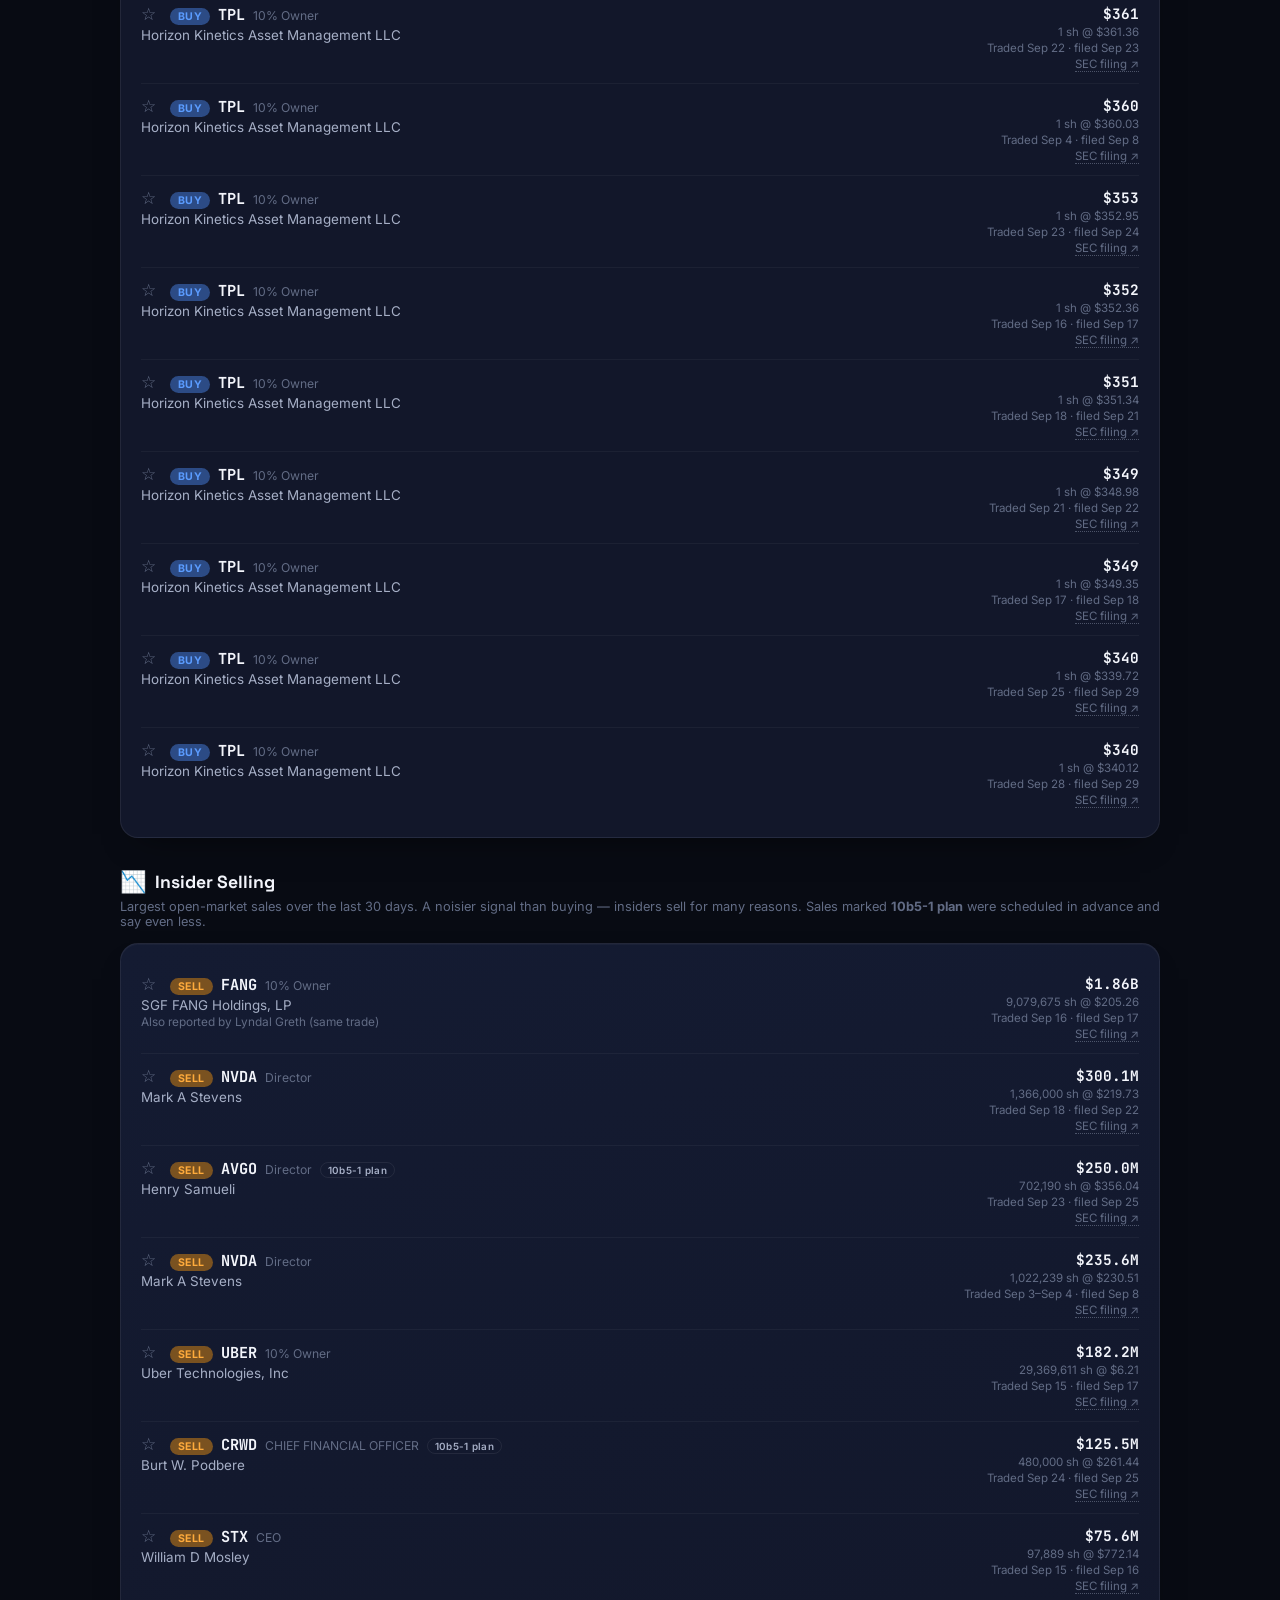
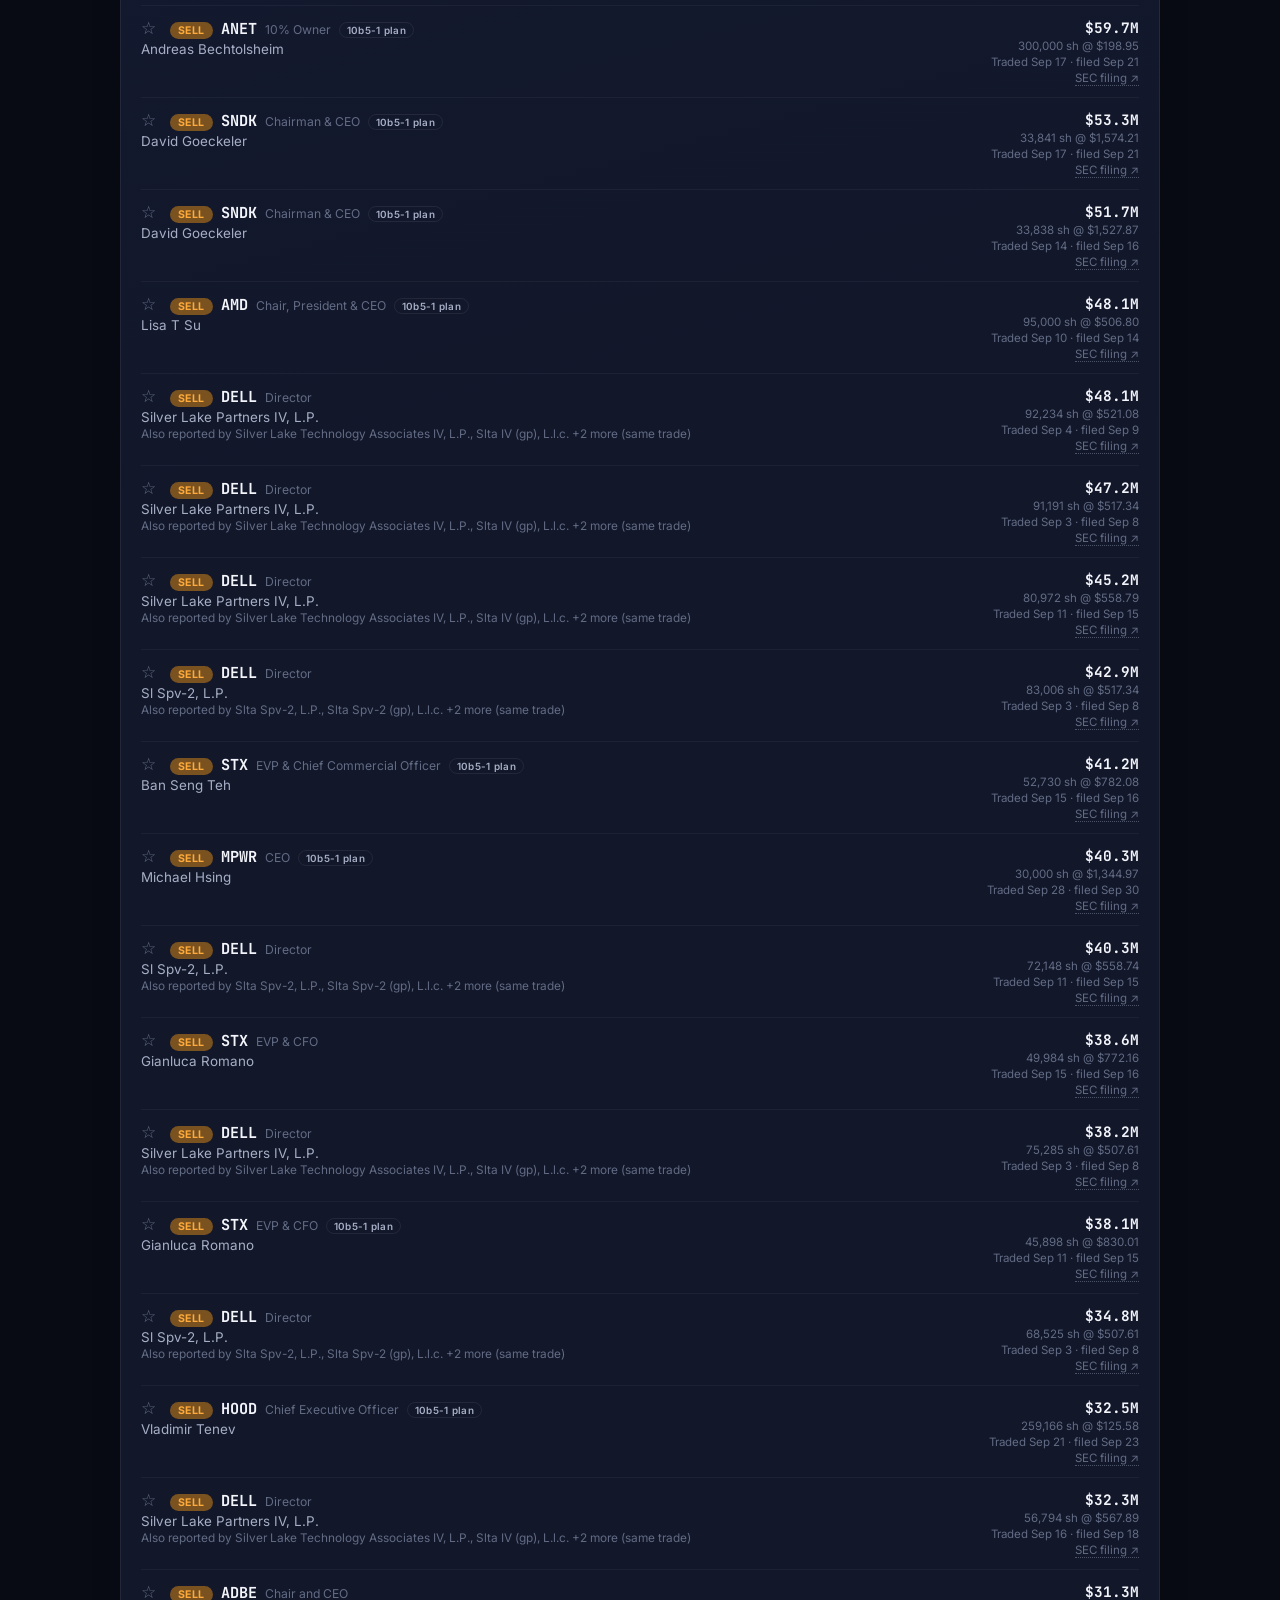
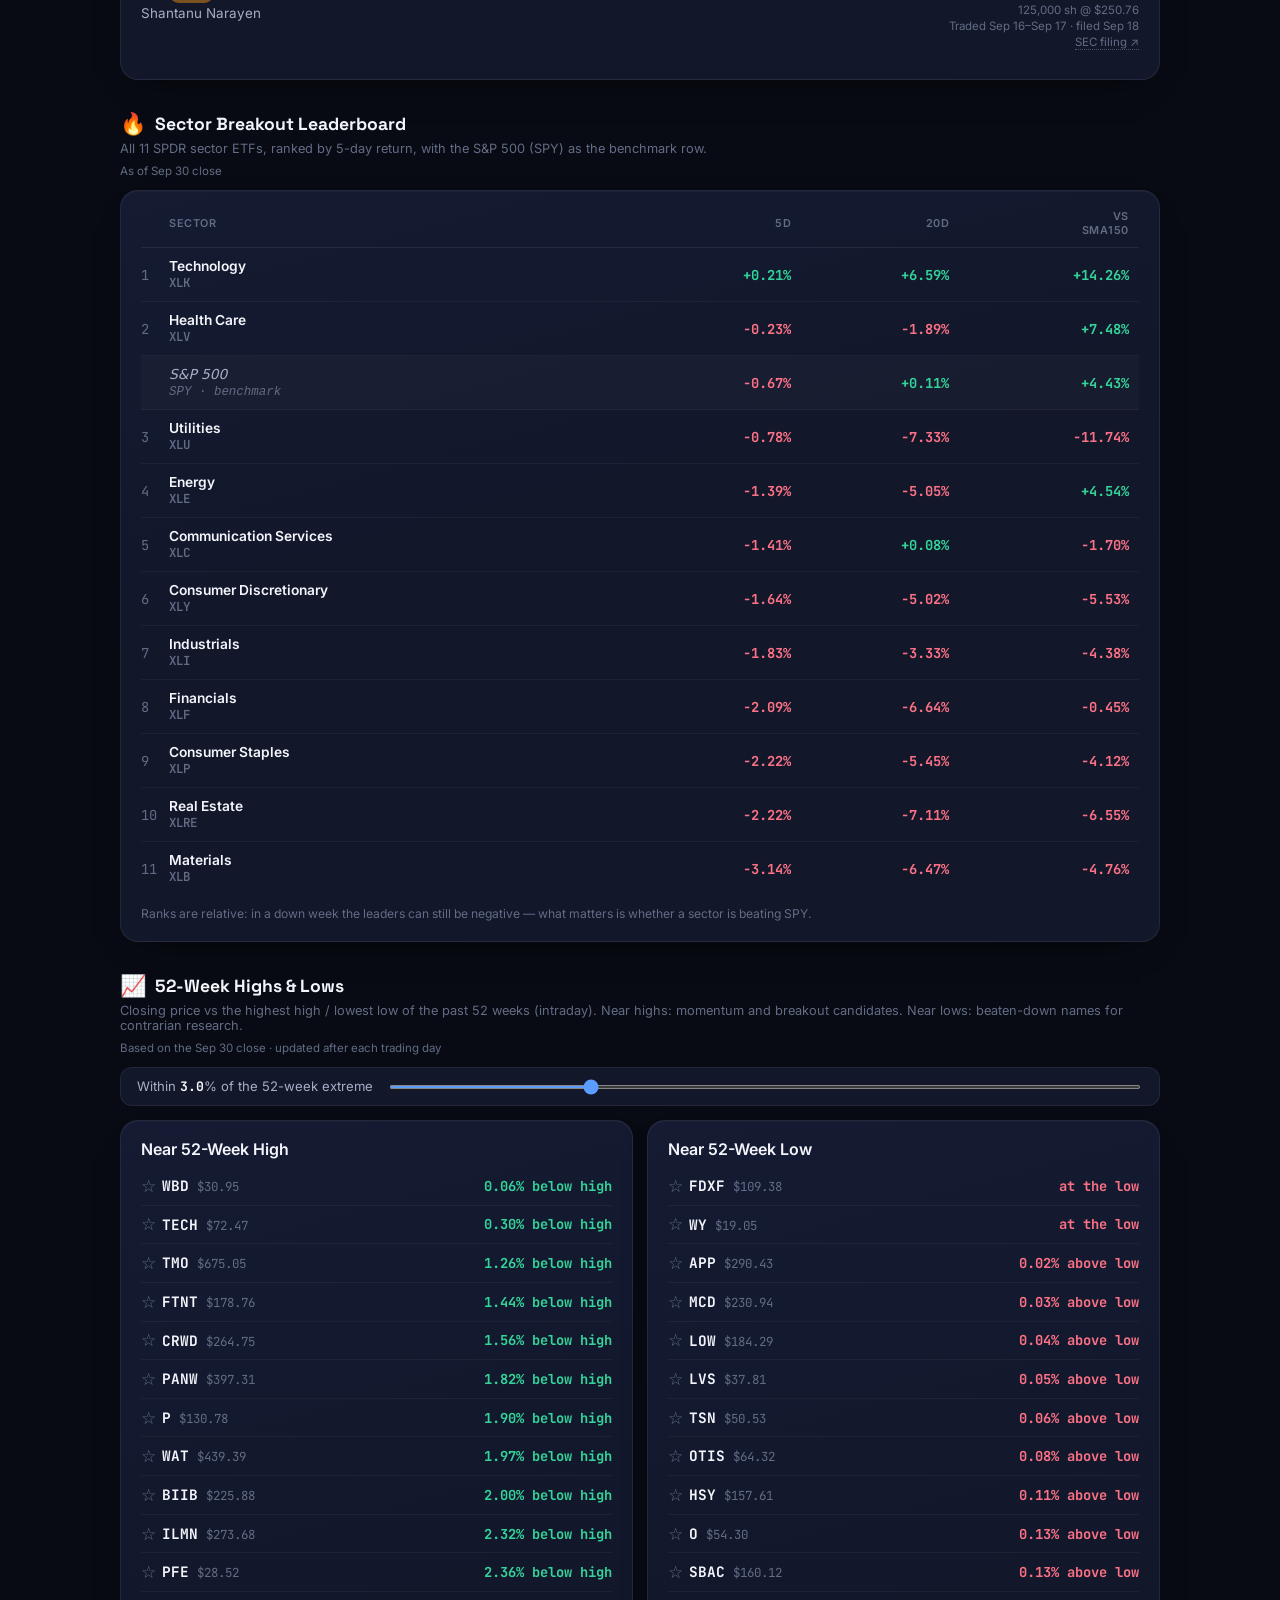
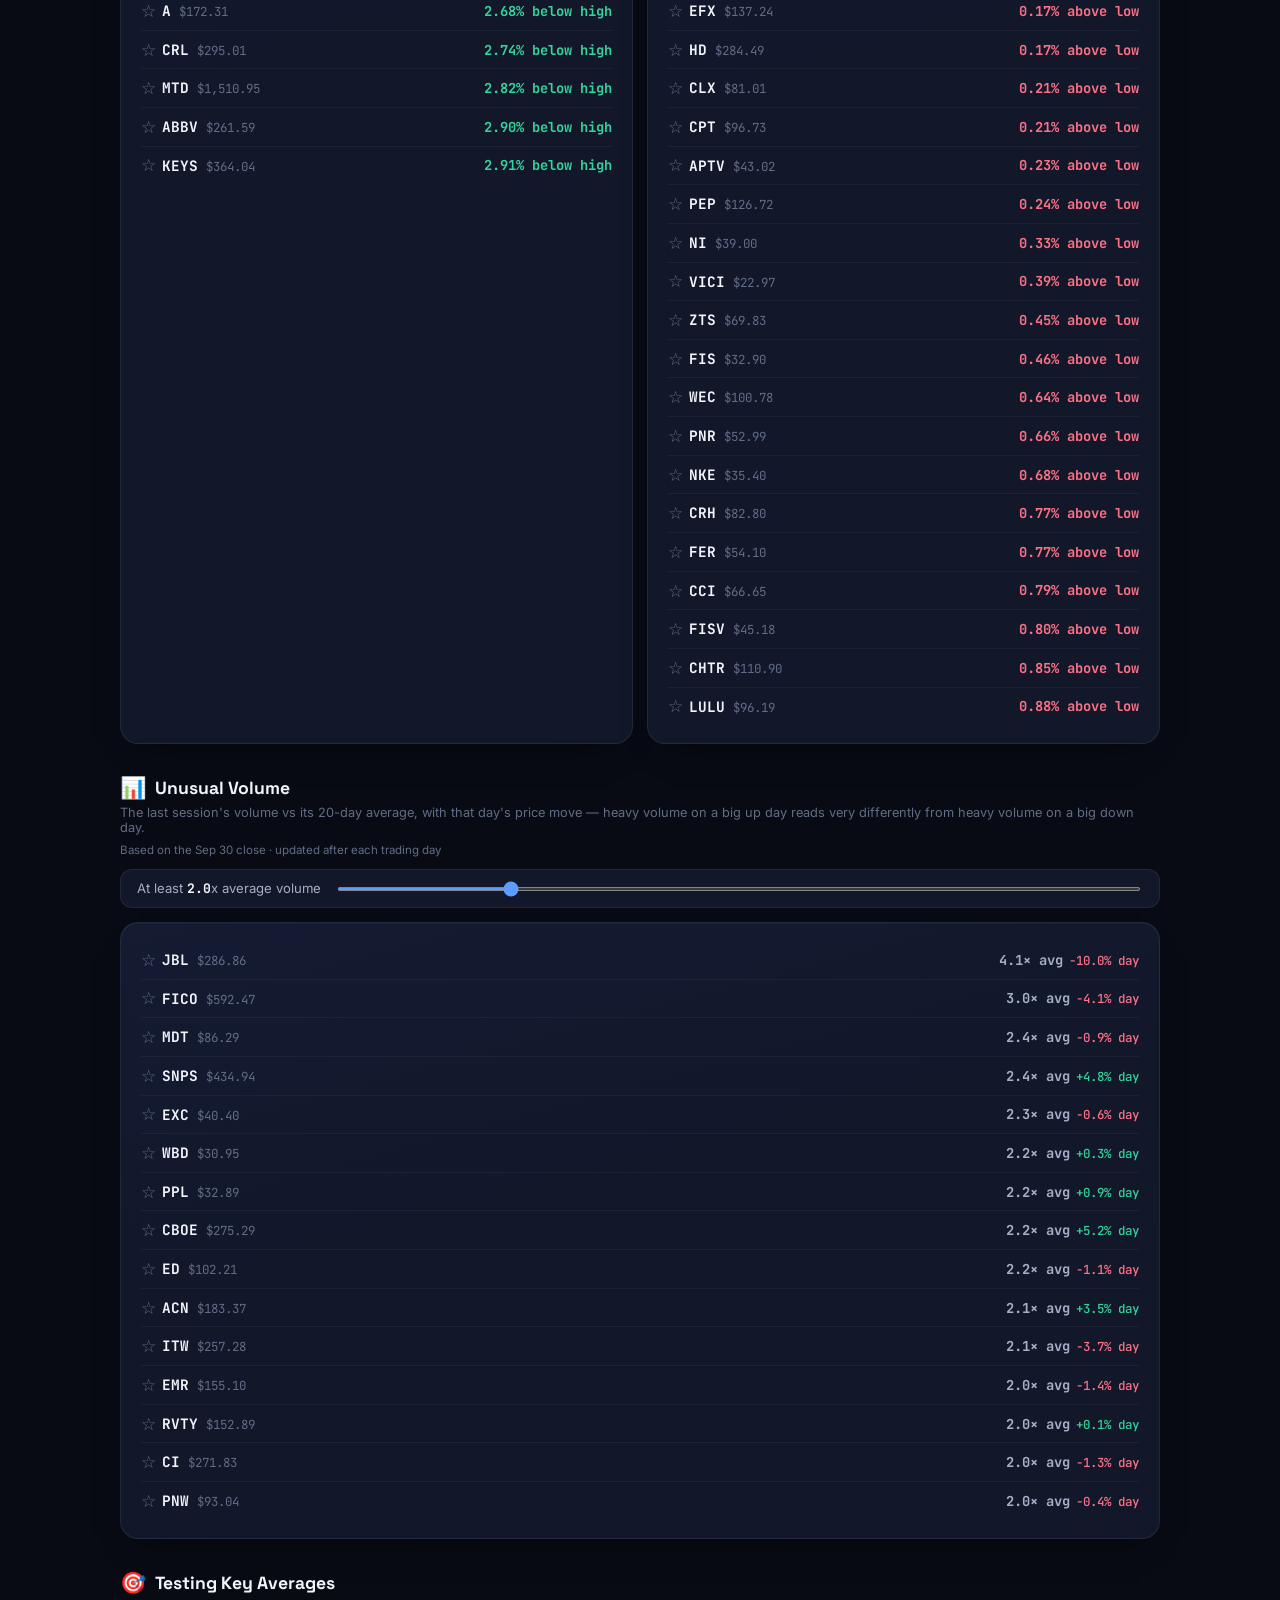
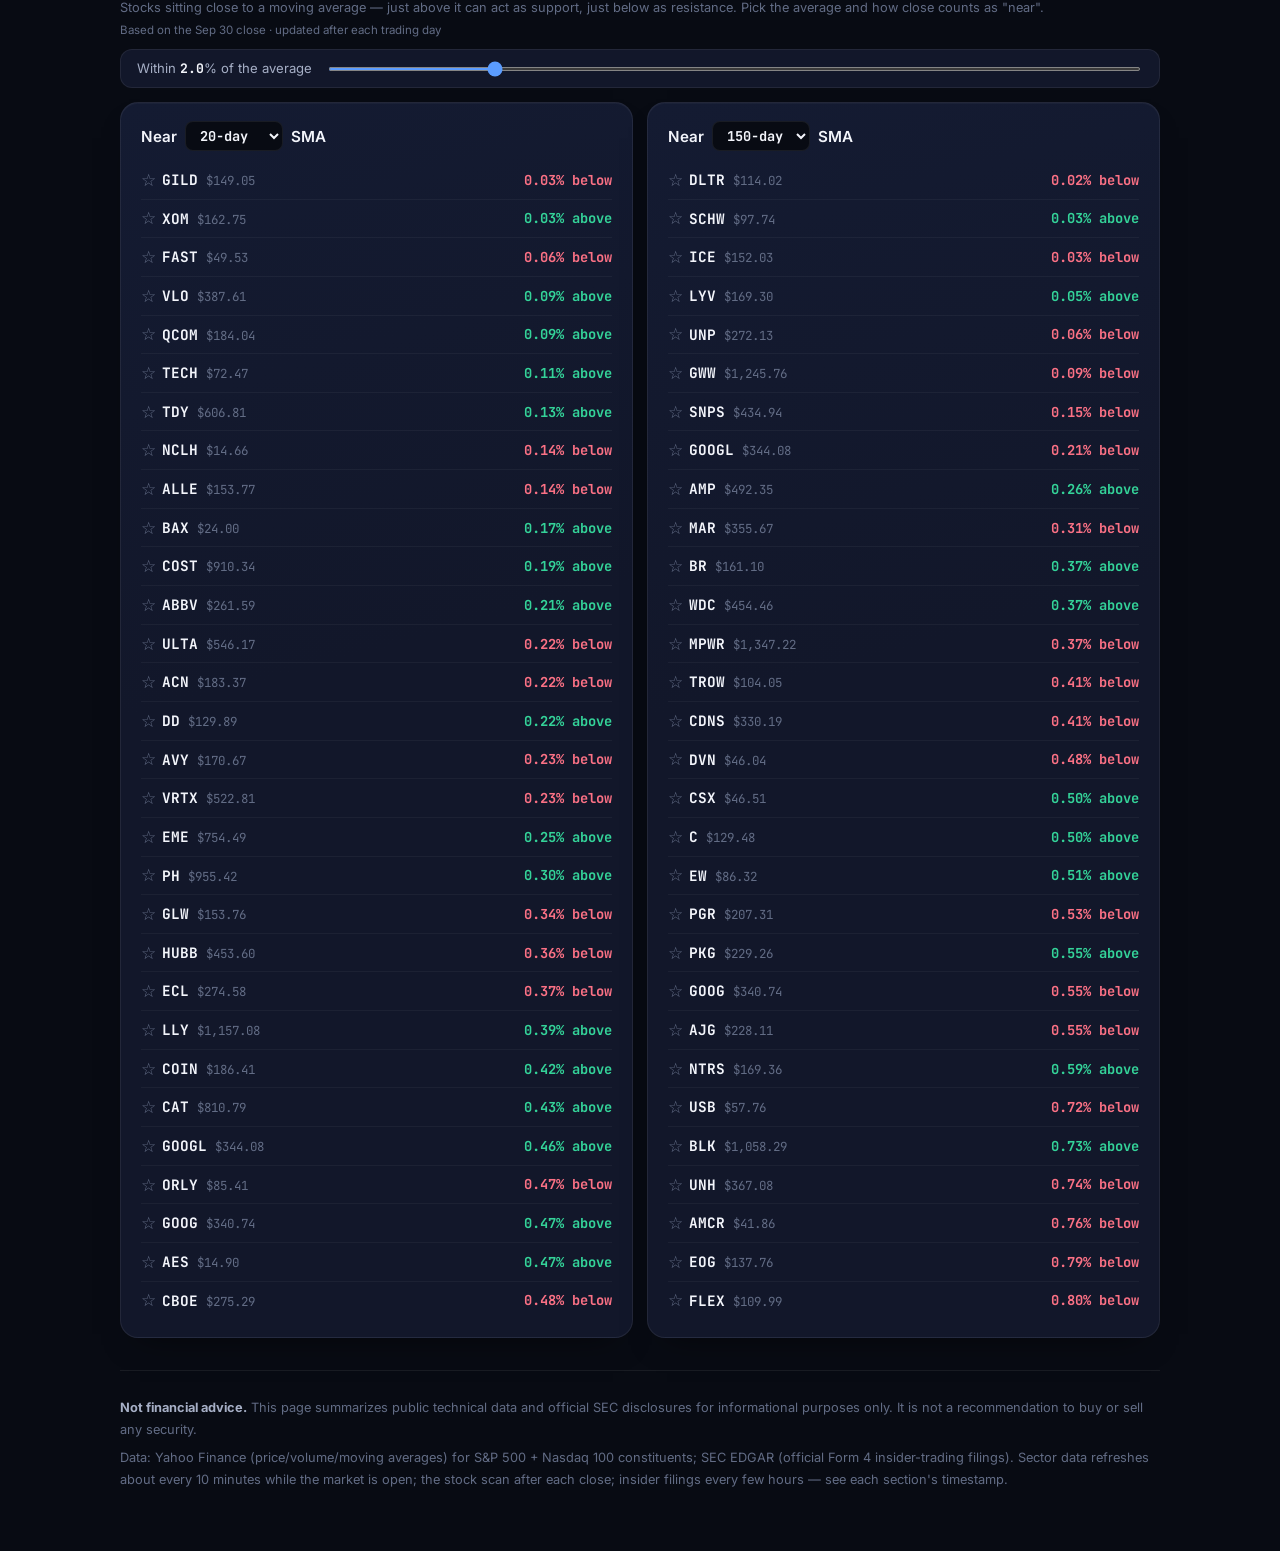
==== commit b947a0ac: "Add files via upload" ====
--- a/opportunity.html
+++ b/opportunity.html
@@ -299,7 +299,7 @@
 <div id="watchlist-card" class="card" style="display:none;"></div>
 
 <div class="section-title"><span class="em">🏛️</span> Insider Buying</div>
-<div class="section-sub">Open-market purchases by officers, directors &amp; 10%+ owners (official SEC Form 4 filings), last 30 days, largest first.</div>
+<div class="section-sub">Open-market purchases of $10K or more by officers, directors &amp; 10%+ owners (official SEC Form 4 filings), last 30 days, largest first.</div>
 <div class="section-asof" id="asof-insiders"></div>
 <div class="card" id="insider-buys-card"></div>
 
@@ -475,7 +475,7 @@
       <div class="sym-role">
         ${starButton(t.symbol)}
         <span class="action-badge ${isBuy ? "buy" : "sell"}">${isBuy ? "Buy" : "Sell"}</span>
-        <span class="sym">${esc(t.symbol || "—")}</span>
+        <span class="sym" ${t.security ? `title="${esc(t.security)} shares of ${esc(t.symbol)}"` : ""}>${esc(t.security || t.symbol || "—")}</span>
         <span class="role">${esc(t.role || "")}</span>
         ${t.plan ? `<span class="plan-badge" title="Made under a pre-arranged Rule 10b5-1 trading plan">10b5-1 plan</span>` : ""}
       </div>
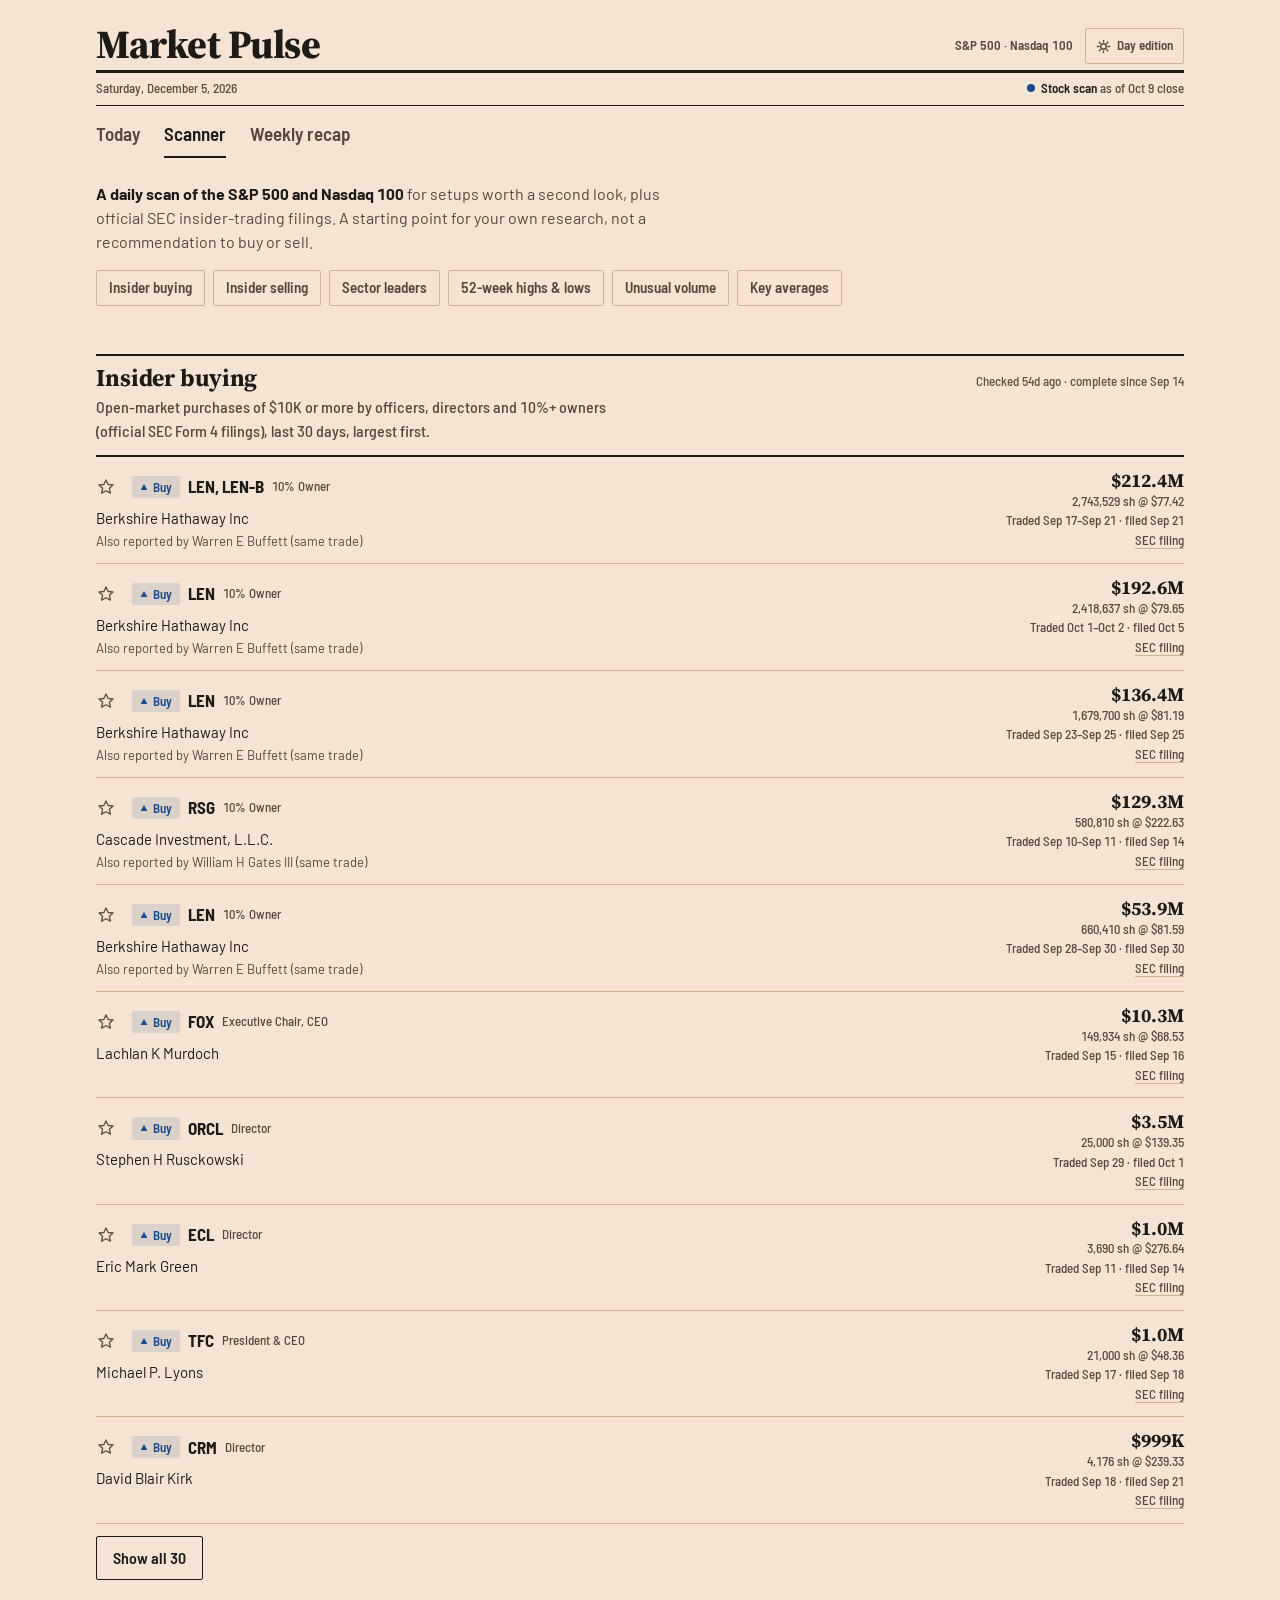
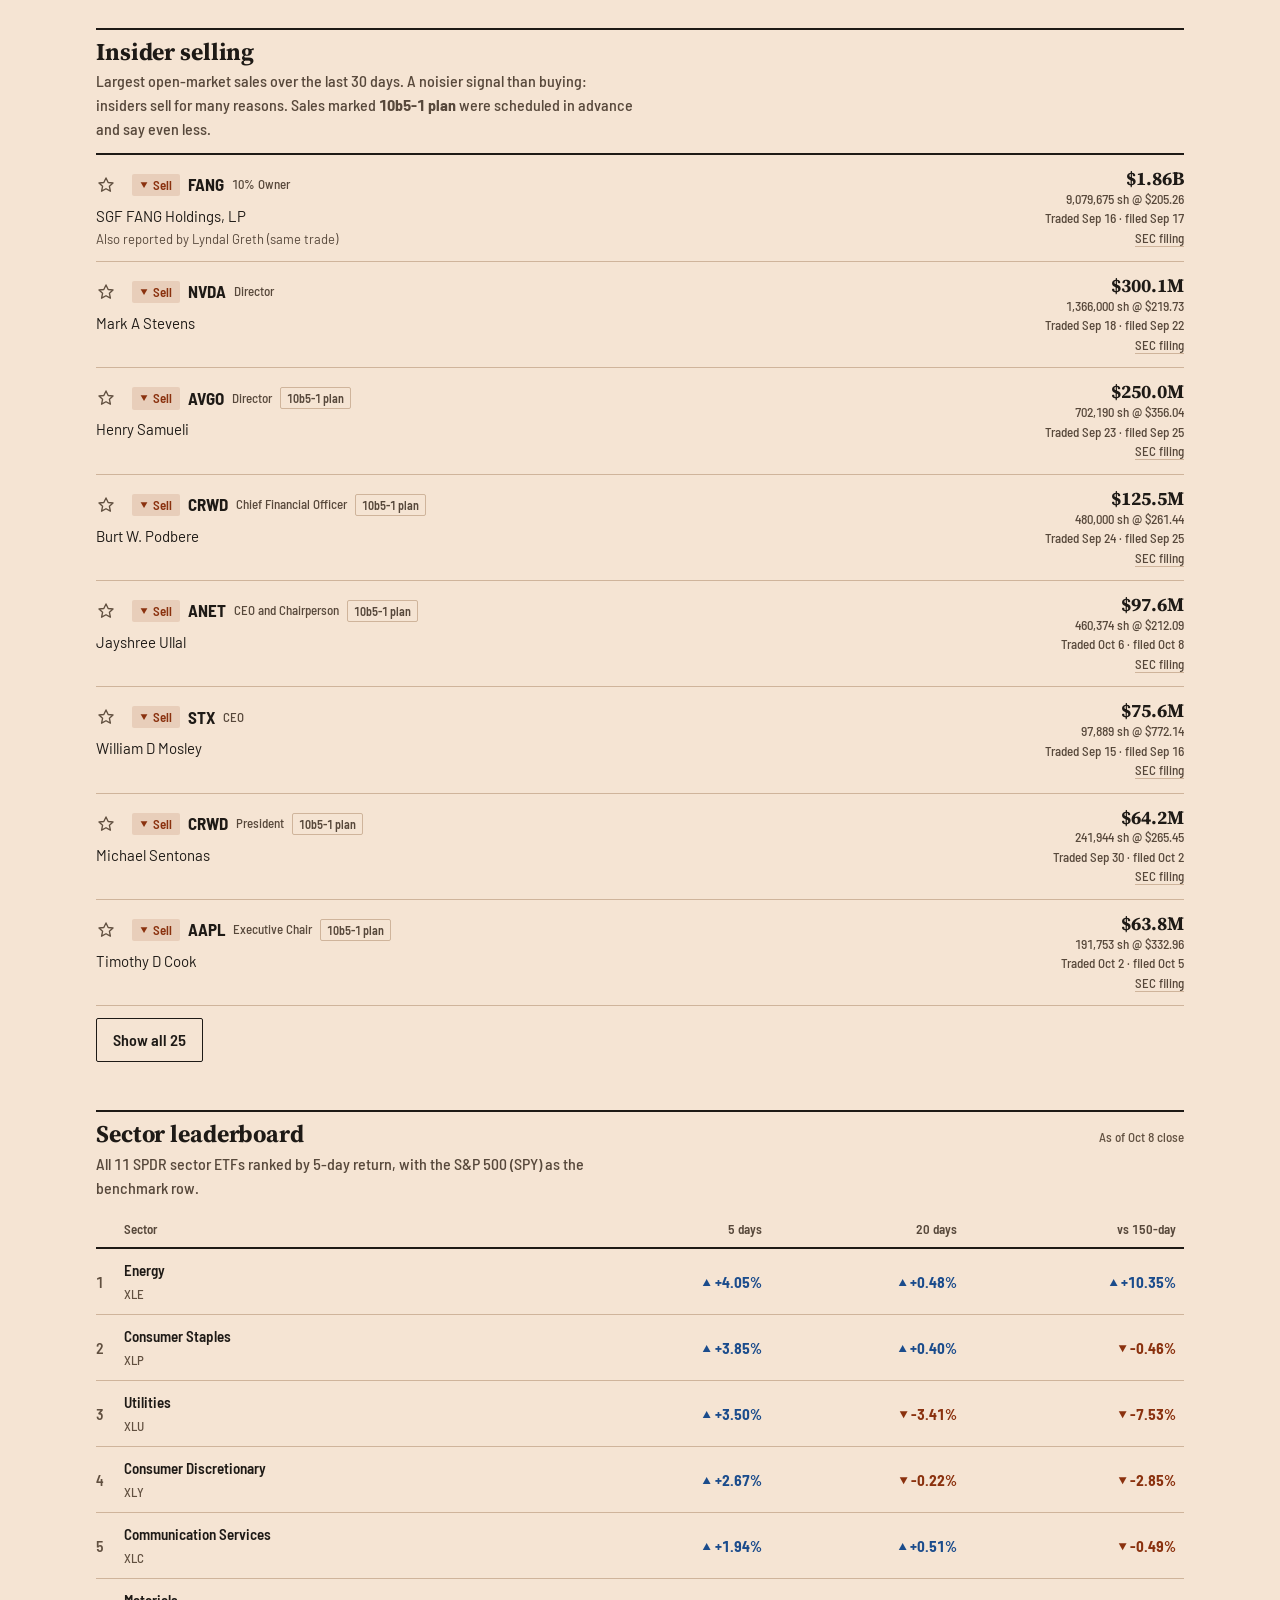
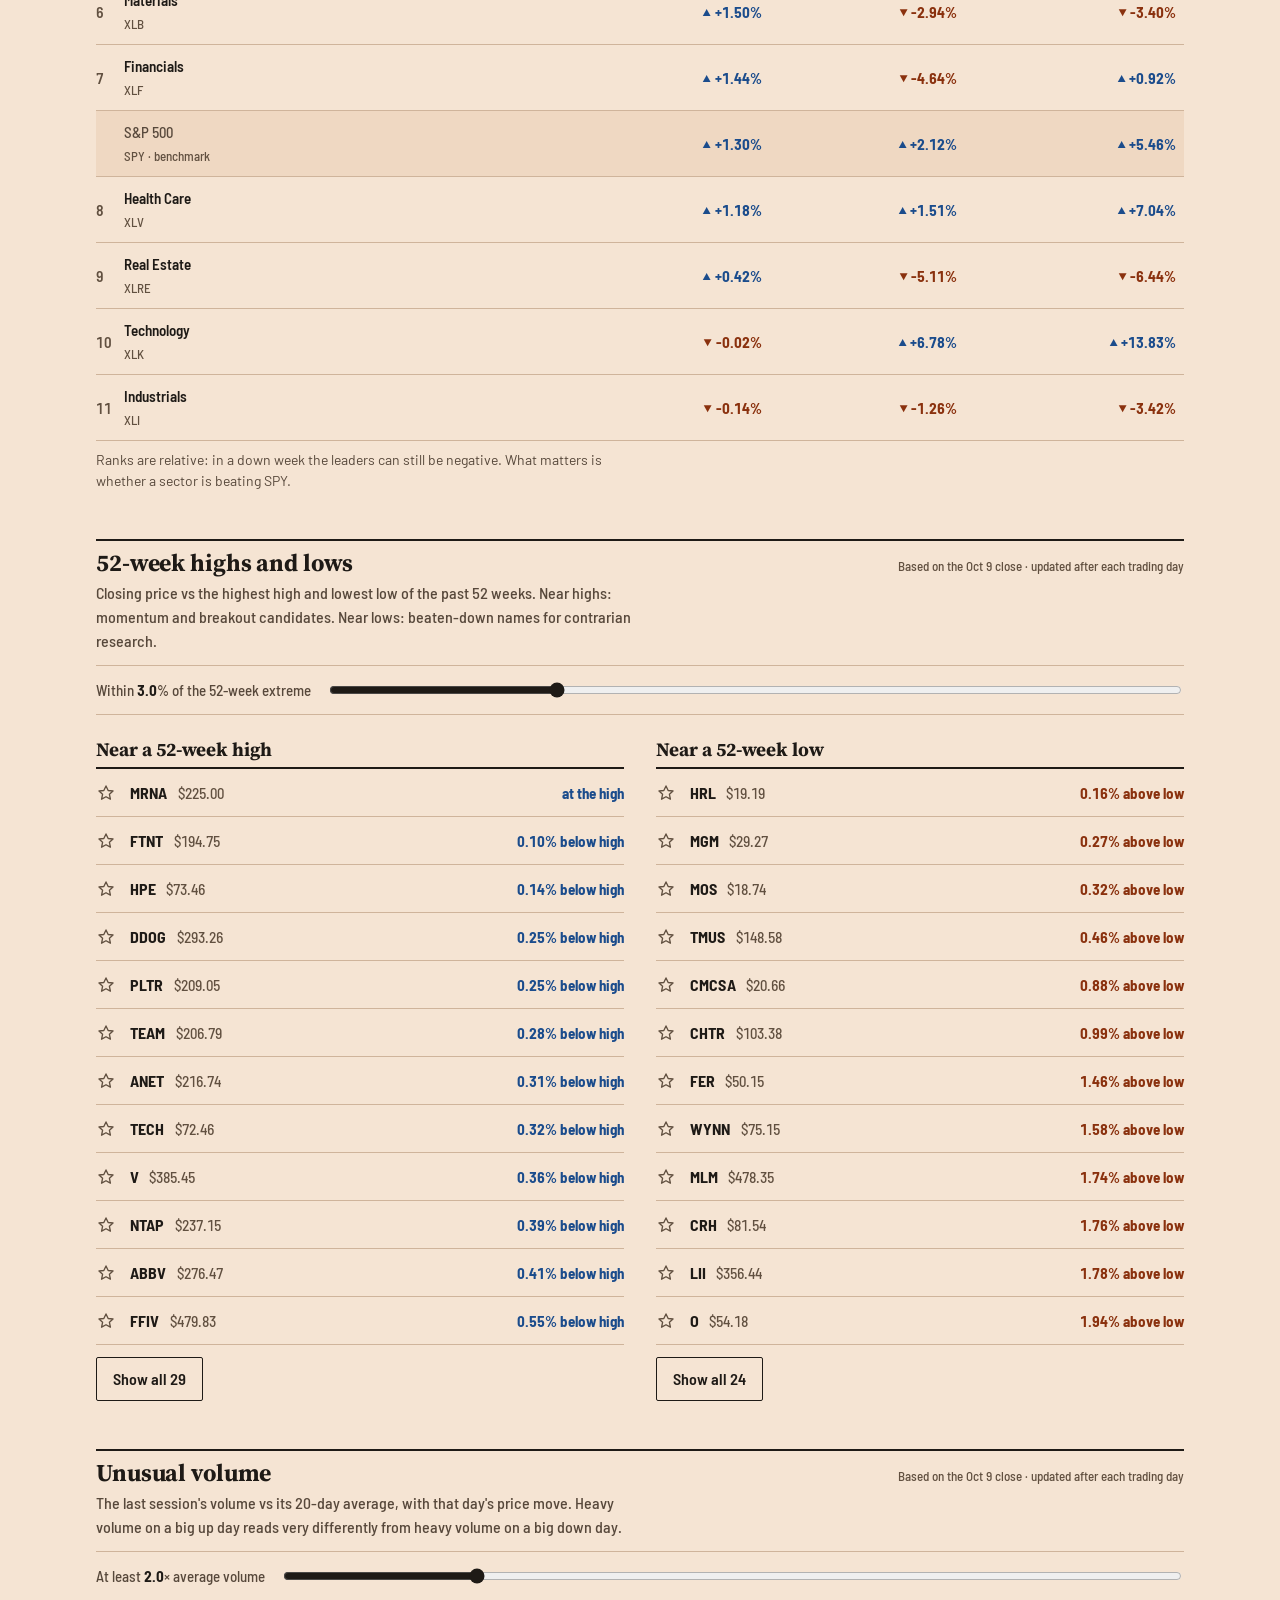
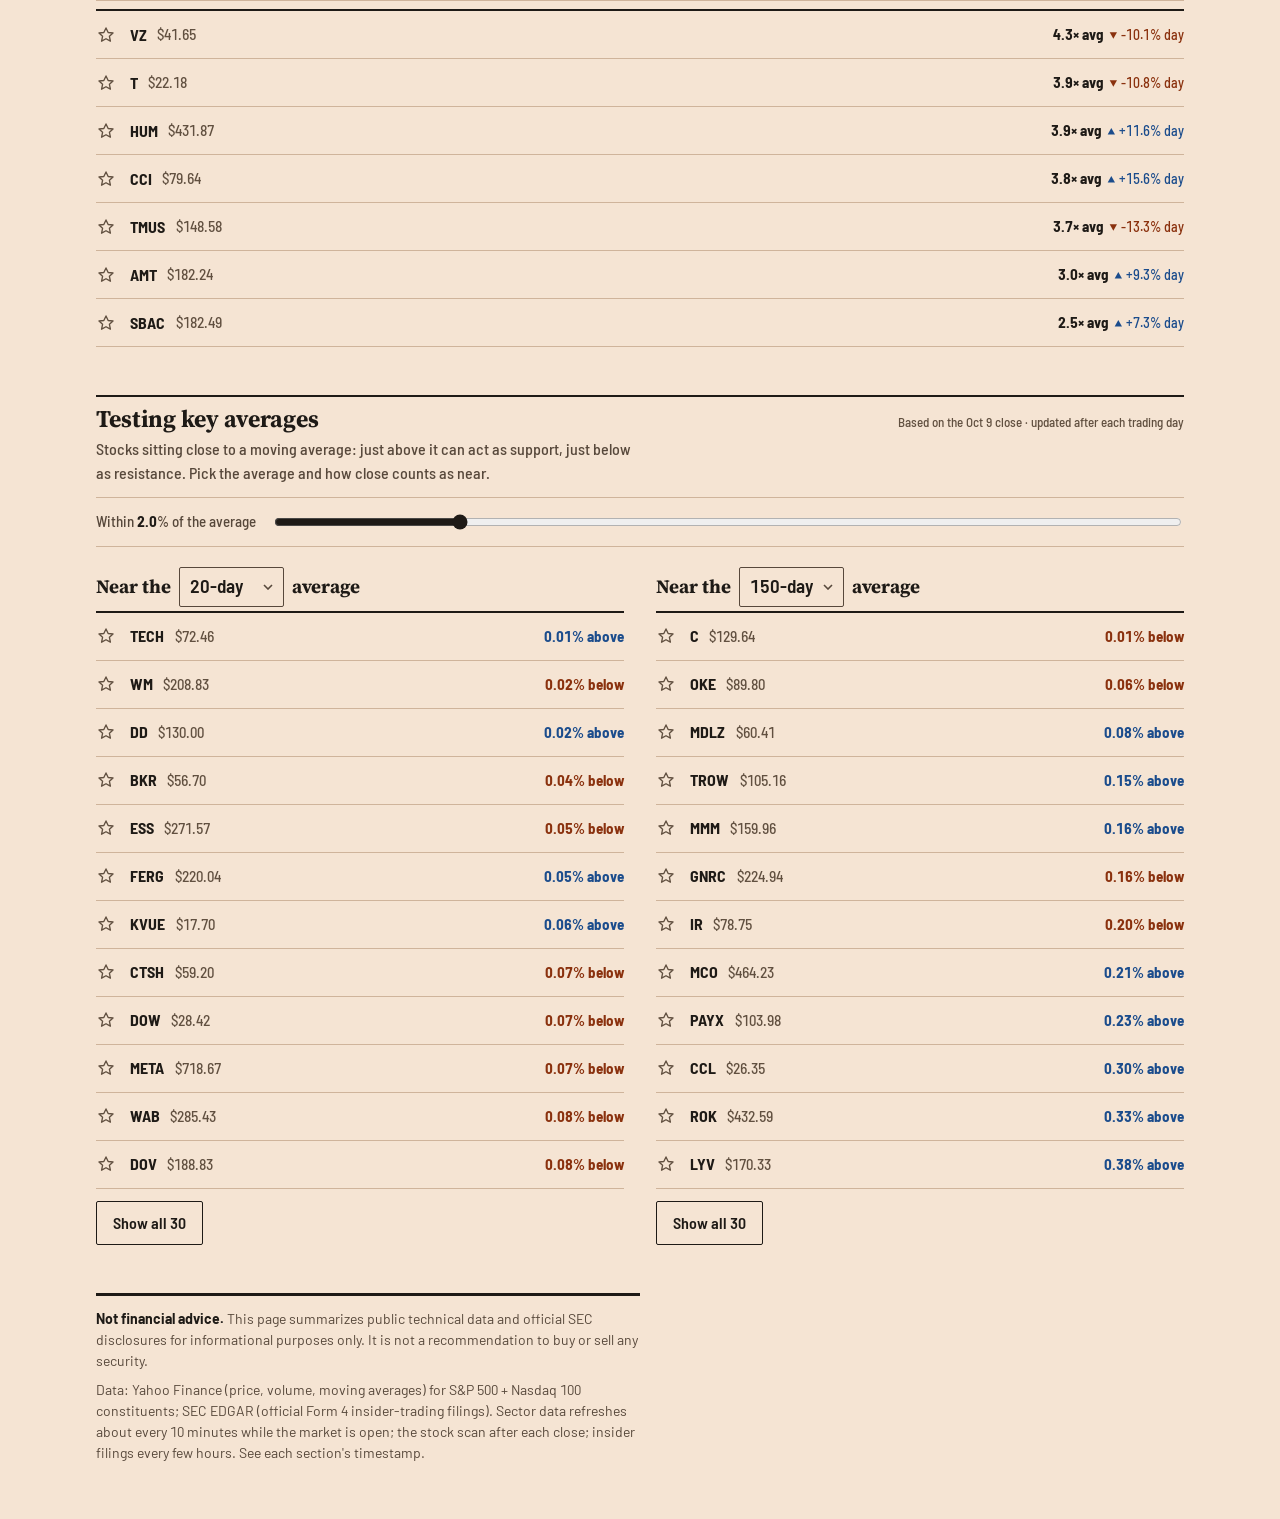
==== commit 222f2328: "Redesign Market Pulse as "the market pages" and add the Weekly Recap - New shared design system (ass" ====
--- a/opportunity.html
+++ b/opportunity.html
@@ -3,385 +3,199 @@
 <head>
 <meta charset="utf-8" />
 <meta name="viewport" content="width=device-width, initial-scale=1, viewport-fit=cover" />
-<title>Opportunity Scanner — Market Pulse</title>
-<meta name="description" content="Insider buying, 52-week highs/lows, volume surges, support/resistance tests, and sector breakouts across the S&P 500 + Nasdaq 100." />
+<title>Scanner — Market Pulse</title>
+<meta name="description" content="Insider buying and selling, sector leaders, 52-week highs and lows, volume surges and moving-average tests across the S&P 500 + Nasdaq 100." />
 <link rel="manifest" href="manifest.json" />
 <link rel="icon" href="icons/icon-192.png" />
 <link rel="apple-touch-icon" href="icons/icon-192.png" />
-<meta name="theme-color" content="#080B13" />
+<meta name="theme-color" content="#F5E4D3" media="(prefers-color-scheme: light)" />
+<meta name="theme-color" content="#17130F" media="(prefers-color-scheme: dark)" />
 <meta name="apple-mobile-web-app-capable" content="yes" />
 <link rel="preconnect" href="https://fonts.googleapis.com">
 <link rel="preconnect" href="https://fonts.gstatic.com" crossorigin>
-<link href="https://fonts.googleapis.com/css2?family=Space+Grotesk:wght@500;600;700&family=Inter:wght@400;500;600;700&family=JetBrains+Mono:wght@500;700&display=swap" rel="stylesheet">
+<link href="https://fonts.googleapis.com/css2?family=Source+Serif+4:opsz,wght@8..60,400..800&family=Barlow:wght@400;500;600&family=Barlow+Semi+Condensed:wght@500;600;700&display=swap" rel="stylesheet">
+<link rel="stylesheet" href="assets/mp.css?v=1" />
+<script src="assets/mp.js?v=1"></script>
 <style>
-  :root {
-    --bg: #080B13;
-    --surface: #12172A;
-    --surface-2: #171E35;
-    --border: rgba(255,255,255,0.07);
-    --border-soft: rgba(255,255,255,0.045);
-    --text: #F3F5FB;
-    --text-dim: #A6AFC6;
-    --text-faint: #626C85;
-    --cool: #5B9CFF;
-    --cool-dim: #2C4B85;
-    --warm: #FFAB3C;
-    --warm-dim: #7A5220;
-    --green: #34D399;
-    --red: #FB7185;
-    --font-display: 'Space Grotesk', system-ui, sans-serif;
-    --font-body: 'Inter', system-ui, sans-serif;
-    --font-mono: 'JetBrains Mono', ui-monospace, monospace;
-    --shadow: 0 1px 0 rgba(255,255,255,0.03) inset, 0 16px 32px -20px rgba(0,0,0,0.65);
-  }
-  * { box-sizing: border-box; }
-  html { background: var(--bg); }
-  body {
-    margin: 0;
-    padding: 28px 20px 56px;
-    max-width: 1080px;
-    margin-left: auto;
-    margin-right: auto;
-    color: var(--text);
-    font-family: var(--font-body);
-    -webkit-font-smoothing: antialiased;
-    position: relative;
-    isolation: isolate;
-  }
-  body::before { content: ""; position: fixed; inset: 0; z-index: -2; background: var(--bg); }
-  body::after {
-    content: "";
-    position: fixed; inset: 0; z-index: -1; pointer-events: none;
-    background:
-      radial-gradient(900px 520px at 12% -6%, rgba(91,156,255,0.14), transparent 60%),
-      radial-gradient(760px 480px at 100% 8%, rgba(255,171,60,0.08), transparent 55%),
-      repeating-linear-gradient(0deg, rgba(255,255,255,0.025) 0px, rgba(255,255,255,0.025) 1px, transparent 1px, transparent 64px),
-      repeating-linear-gradient(90deg, rgba(255,255,255,0.025) 0px, rgba(255,255,255,0.025) 1px, transparent 1px, transparent 64px);
-    -webkit-mask-image: radial-gradient(1200px 900px at 50% 0%, black 40%, transparent 92%);
-    mask-image: radial-gradient(1200px 900px at 50% 0%, black 40%, transparent 92%);
-  }
-  a { color: var(--cool); }
-
-  header.top {
-    display: flex; align-items: center; justify-content: space-between;
-    gap: 12px; margin-bottom: 20px; flex-wrap: wrap;
-  }
-  .brand { display: flex; align-items: center; gap: 12px; }
-  .brand .mark {
-    width: 38px; height: 38px; border-radius: 11px;
-    background: linear-gradient(150deg, var(--warm), #C77A1F);
-    display: flex; align-items: center; justify-content: center; flex: none;
-    box-shadow: 0 6px 16px -6px rgba(255,171,60,0.5);
-  }
-  .brand .mark svg { width: 20px; height: 20px; }
-  .brand h1 { font-family: var(--font-display); font-size: 1.3rem; font-weight: 700; margin: 0; letter-spacing: -0.015em; }
-  .brand p { margin: 2px 0 0; font-size: 0.82rem; color: var(--text-faint); }
-
-  .back-link {
-    font-size: 0.82rem; color: var(--text-dim); text-decoration: none;
-    display: inline-flex; align-items: center; gap: 5px;
-    border: 1px solid var(--border); padding: 7px 13px; border-radius: 999px;
-    transition: border-color 0.15s ease, color 0.15s ease;
-  }
-  .back-link:hover { border-color: rgba(91,156,255,0.4); color: var(--text); }
-
-  .updated-badge {
-    font-size: 0.78rem; color: var(--text-faint);
-    display: flex; align-items: center; gap: 7px; white-space: nowrap;
-  }
-  .dot { width: 7px; height: 7px; border-radius: 50%; background: var(--green); box-shadow: 0 0 0 3px rgba(52,211,153,0.15); }
-  .dot.stale { background: var(--text-faint); box-shadow: none; }
-
-  .intro {
-    background: linear-gradient(175deg, var(--surface) 0%, var(--surface-2) 100%);
-    border: 1px solid var(--border); border-radius: 20px;
-    padding: 20px 22px; margin-bottom: 22px;
-    font-size: 0.86rem; color: var(--text-dim); line-height: 1.6;
-  }
-  .intro strong { color: var(--text); }
-
-  .section-title {
-    font-family: var(--font-display); font-weight: 700; font-size: 1.1rem;
-    margin: 30px 0 12px; display: flex; align-items: center; gap: 9px;
-  }
-  .section-title .em { font-size: 1.2em; }
-  .section-sub { font-size: 0.8rem; color: var(--text-faint); margin: -8px 0 14px; }
-
-  .controls-row {
-    display: flex;
-    align-items: center;
-    gap: 14px;
-    background: var(--surface);
-    border: 1px solid var(--border);
-    border-radius: 12px;
-    padding: 10px 16px;
-    margin-bottom: 14px;
-    flex-wrap: wrap;
-  }
-  .controls-row label {
-    font-size: 0.82rem;
-    color: var(--text-dim);
-    white-space: nowrap;
-  }
-  .controls-row label span { font-family: var(--font-mono); font-weight: 700; color: var(--text); }
-  .controls-row input[type="range"] {
-    flex: 1;
-    min-width: 120px;
-    accent-color: var(--cool);
-    height: 4px;
-    cursor: pointer;
-  }
-  .ma-card-head {
-    display: flex;
-    align-items: center;
-    gap: 8px;
-    margin-bottom: 10px;
-    font-size: 0.95rem;
-  }
-  .ma-select {
-    background: var(--bg);
-    color: var(--text);
-    border: 1px solid var(--border);
-    border-radius: 8px;
-    padding: 4px 10px;
-    font-family: var(--font-mono);
-    font-weight: 700;
-    font-size: 0.85rem;
-    cursor: pointer;
-  }
-  .ma-select:hover { border-color: rgba(91,156,255,0.4); }
-
-  @keyframes cardIn {
-    from { opacity: 0; transform: translateY(14px); }
-    to { opacity: 1; transform: translateY(0); }
-  }
-  .card {
-    background: linear-gradient(165deg, #141B32 0%, var(--surface) 45%);
-    border: 1px solid var(--border); border-radius: 18px;
-    padding: 18px 20px; box-shadow: var(--shadow);
-    transition: border-color 0.2s ease, transform 0.2s ease, box-shadow 0.2s ease;
-    animation: cardIn 0.5s cubic-bezier(0.16, 0.8, 0.3, 1) both;
-    will-change: transform;
-  }
-  @media (hover: hover) and (pointer: fine) {
-    .card:hover { border-color: rgba(91,156,255,0.3); transform: translateY(-3px); box-shadow: var(--shadow), 0 16px 30px -18px rgba(91,156,255,0.3); }
-  }
-  .card:active { transform: scale(0.99); transition: transform 0.08s ease; }
-
-  .grid-2 { display: grid; grid-template-columns: repeat(auto-fit, minmax(320px, 1fr)); gap: 14px; }
-
-  .stock-list { display: flex; flex-direction: column; }
-  .stock-row {
-    display: flex; align-items: center; justify-content: space-between;
-    padding: 9px 0; border-bottom: 1px solid var(--border-soft);
-    font-size: 0.86rem;
-  }
-  .stock-row:last-child { border-bottom: none; }
-  .stock-row .sym { font-family: var(--font-mono); font-weight: 700; font-size: 0.9rem; }
-  .star-btn {
-    background: none;
-    border: none;
-    cursor: pointer;
-    font-size: 1.05rem;
-    line-height: 1;
-    padding: 0 6px 0 0;
-    color: var(--text-faint);
-    vertical-align: middle;
-    transition: color 0.15s ease, transform 0.1s ease;
-  }
-  .star-btn:hover { color: #FFD24D; }
-  .star-btn.active { color: #FFD24D; }
-  .star-btn:active { transform: scale(0.85); }
-  .stock-row .price { color: var(--text-faint); font-family: var(--font-mono); font-size: 0.78rem; margin-left: 8px; }
-  .stock-row .metric { font-family: var(--font-mono); font-weight: 700; }
-  .metric.opportunity { color: var(--cool); }
-  .metric.caution { color: var(--warm); }
-  .metric.neutral { color: var(--text-dim); }
-  .metric.up, .num.up { color: var(--green); }
-  .metric.down, .num.down { color: var(--red); }
-  .metric .chg { font-weight: 500; font-size: 0.78rem; margin-left: 6px; }
-  .metric .chg.up { color: var(--green); }
-  .metric .chg.down { color: var(--red); }
-  .section-asof { font-size: 0.72rem; color: var(--text-faint); margin: -6px 0 12px; }
-  .empty-note { color: var(--text-faint); font-size: 0.84rem; padding: 6px 0; }
-
-  .sector-table { width: 100%; border-collapse: collapse; font-size: 0.86rem; }
-  .sector-table th {
-    text-align: left; font-size: 0.68rem; text-transform: uppercase; letter-spacing: 0.05em;
-    color: var(--text-faint); font-weight: 600; padding: 0 10px 10px 0;
-    border-bottom: 1px solid var(--border);
-  }
-  .sector-table td { padding: 10px 10px 10px 0; border-bottom: 1px solid var(--border-soft); }
-  .sector-table tr:last-child td { border-bottom: none; }
-  .sector-table .rank { color: var(--text-faint); font-family: var(--font-mono); width: 28px; }
+  .intro { font-size: var(--step-0); color: var(--ink-2); max-width: var(--measure); margin: 0 0 var(--space-4); }
+  .intro strong { color: var(--ink); }
+
+  .jump { display: flex; flex-wrap: wrap; gap: var(--space-2); margin: 0 0 var(--space-2); }
+  .jump a { display: inline-flex; align-items: center; min-height: 36px; padding: 0 12px; border: 1px solid var(--rule); border-radius: var(--radius); font-family: var(--cond); font-weight: 600; font-size: 0.9375rem; color: var(--ink-2); text-decoration: none; }
+  .jump a:hover { border-color: var(--ink); color: var(--ink); }
+
+  .section { scroll-margin-top: var(--space-4); }
+  .grid-2 { display: grid; grid-template-columns: minmax(0, 1fr); gap: var(--space-2) var(--space-6); }
+  @media (min-width: 760px) { .grid-2 { grid-template-columns: repeat(2, minmax(0, 1fr)); } }
+  .col-title { font-family: var(--serif); font-weight: 700; font-size: var(--step-1); margin: var(--space-3) 0 var(--space-1); display: flex; align-items: center; gap: var(--space-2); flex-wrap: wrap; }
+
+  .controls { display: flex; flex-wrap: wrap; align-items: center; gap: var(--space-2) var(--space-4); border-top: 1px solid var(--rule); border-bottom: 1px solid var(--rule); padding: var(--space-2) 0; margin: var(--space-2) 0 var(--space-2); }
+  .controls label { font-family: var(--cond); font-weight: 500; font-size: 0.9375rem; color: var(--ink-2); white-space: nowrap; }
+  .controls label b { color: var(--ink); font-weight: 700; }
+  .controls input[type="range"] { flex: 1; min-width: 140px; }
+
+  /* Ticker rows */
+  .list { border-top: 2px solid var(--ink); }
+  .row { display: flex; align-items: center; justify-content: space-between; gap: var(--space-3); min-height: 48px; border-bottom: 1px solid var(--rule); font-family: var(--cond); font-size: 0.9375rem; }
+  .row .left { display: flex; align-items: center; gap: 6px; min-width: 0; }
+  .row .sym { font-weight: 700; font-size: 1rem; letter-spacing: 0.01em; }
+  .row .price { color: var(--ink-3); font-weight: 500; margin-left: 4px; }
+  .row .metric { font-weight: 700; text-align: right; }
+  .metric.up { color: var(--opp); }
+  .metric.down { color: var(--cau); }
+  .metric.neutral { color: var(--ink); }
+  .metric .chg { font-weight: 500; font-size: 0.875rem; margin-left: 6px; }
+  .metric .chg.up { color: var(--opp); }
+  .metric .chg.down { color: var(--cau); }
+  .empty-note { font-family: var(--cond); font-weight: 500; color: var(--ink-2); padding: var(--space-3) 0; border-bottom: 1px solid var(--rule); }
+
+  .star-btn { display: inline-flex; align-items: center; justify-content: center; width: 36px; height: 36px; margin-left: -8px; background: none; border: none; border-radius: var(--radius); color: var(--ink-3); cursor: pointer; flex: none; }
+  .star-btn svg { width: 18px; height: 18px; }
+  .star-btn:hover { color: var(--ink); }
+  .star-btn.active { color: var(--ink); }
+
+  /* Insider filings */
+  .filing { display: grid; grid-template-columns: minmax(0, 1fr) auto; gap: var(--space-1) var(--space-4); padding: var(--space-3) 0; border-bottom: 1px solid var(--rule); }
+  .filing .top { display: flex; align-items: center; flex-wrap: wrap; gap: 6px 8px; }
+  .filing .sym { font-family: var(--cond); font-weight: 700; font-size: 1.0625rem; }
+  .filing .role { font-family: var(--cond); font-weight: 500; font-size: var(--step--1); color: var(--ink-2); }
+  .filing .who { font-size: 0.9375rem; margin-top: 2px; }
+  .filing .others { font-size: var(--step--1); color: var(--ink-2); margin-top: 2px; }
+  .filing .right { text-align: right; font-family: var(--cond); }
+  .filing .value { font-family: var(--serif); font-weight: 700; font-size: var(--step-1); line-height: 1.2; }
+  .filing .detail { font-weight: 500; font-size: var(--step--1); color: var(--ink-2); }
+  .filing .detail a { color: var(--ink-2); }
+  @media (max-width: 560px) {
+    .filing { grid-template-columns: minmax(0, 1fr); }
+    .filing .right { text-align: left; display: flex; flex-wrap: wrap; align-items: baseline; gap: 2px 10px; }
+  }
+  .plan { font-family: var(--cond); font-weight: 600; font-size: 0.75rem; color: var(--ink-2); border: 1px solid var(--rule); border-radius: var(--radius); padding: 1px 6px; white-space: nowrap; }
+  .more { margin-top: var(--space-3); }
+
+  /* Sector leaderboard */
+  .table-wrap { overflow-x: auto; -webkit-overflow-scrolling: touch; }
+  .sector-table { width: 100%; border-collapse: collapse; font-family: var(--cond); font-size: 0.9375rem; }
+  .sector-table th { text-align: left; font-weight: 600; font-size: var(--step--1); color: var(--ink-2); padding: var(--space-2) var(--space-2) var(--space-2) 0; border-bottom: 2px solid var(--ink); white-space: nowrap; }
+  .sector-table td { padding: 10px var(--space-2) 10px 0; border-bottom: 1px solid var(--rule); }
+  .sector-table .rank { color: var(--ink-3); width: 28px; font-weight: 600; }
   .sector-table .name { font-weight: 600; }
-  .sector-table .sym { font-family: var(--font-mono); color: var(--text-faint); font-size: 0.78rem; }
-  .sector-table .num { font-family: var(--font-mono); font-weight: 700; text-align: right; }
-  .sector-table tr.benchmark td { background: rgba(255,255,255,0.025); }
-  .sector-table tr.benchmark .name { font-weight: 500; color: var(--text-dim); font-style: italic; }
-  .sector-note { font-size: 0.76rem; color: var(--text-faint); margin-top: 10px; line-height: 1.5; }
-
-  .insider-row {
-    display: flex; align-items: flex-start; justify-content: space-between;
-    gap: 10px; padding: 12px 0; border-bottom: 1px solid var(--border-soft);
-  }
-  .insider-row:last-child { border-bottom: none; }
-  .insider-left .sym-role { display: flex; align-items: baseline; gap: 8px; flex-wrap: wrap; }
-  .insider-left .sym { font-family: var(--font-mono); font-weight: 700; font-size: 0.95rem; }
-  .insider-left .role { font-size: 0.76rem; color: var(--text-faint); }
-  .insider-left .name { font-size: 0.84rem; color: var(--text-dim); margin-top: 2px; }
-  .insider-right { text-align: right; flex: none; }
-  .insider-right .value { font-family: var(--font-mono); font-weight: 700; font-size: 0.9rem; }
-  .insider-right .detail { font-size: 0.72rem; color: var(--text-faint); margin-top: 2px; }
-  .action-badge { font-size: 0.66rem; font-weight: 700; text-transform: uppercase; letter-spacing: 0.04em; padding: 2px 8px; border-radius: 999px; }
-  .action-badge.buy { color: var(--cool); background: var(--cool-dim); }
-  .action-badge.sell { color: var(--warm); background: var(--warm-dim); }
-  .plan-badge {
-    font-size: 0.62rem; font-weight: 600; letter-spacing: 0.03em; color: var(--text-dim);
-    border: 1px solid var(--border); padding: 1px 7px; border-radius: 999px; white-space: nowrap;
-  }
-  .insider-right .detail a { color: var(--text-faint); text-decoration: none; border-bottom: 1px dotted rgba(166,175,198,0.4); }
-  .insider-right .detail a:hover { color: var(--text-dim); }
-  .insider-left .others { font-size: 0.74rem; color: var(--text-faint); margin-top: 2px; }
-
-  footer {
-    margin-top: 32px; padding-top: 20px; border-top: 1px solid var(--border);
-    font-size: 0.8rem; color: var(--text-faint); line-height: 1.7;
-  }
-  footer p { margin: 6px 0; }
-  footer strong { color: var(--text-dim); }
-
-  .table-wrap { overflow-x: auto; -webkit-overflow-scrolling: touch; }
-
-  @media (max-width: 480px) {
-    body { padding: 18px 14px 44px; }
-    .card { padding: 15px 16px; }
-    .section-title { font-size: 1rem; }
-    .sector-table { font-size: 0.8rem; }
-    .sector-table th { padding-right: 6px; }
-    .sector-table td { padding: 9px 6px 9px 0; }
-    .sector-table .rank { width: 20px; }
-    .sector-table .num { font-size: 0.78rem; }
-  }
+  .sector-table .sym { color: var(--ink-3); font-weight: 500; font-size: var(--step--1); }
+  .sector-table .num { font-weight: 700; text-align: right; white-space: nowrap; }
+  .num.up { color: var(--opp); }
+  .num.down { color: var(--cau); }
+  .sector-table tr.benchmark td { background: var(--paper-2); }
+  .sector-table tr.benchmark .name { font-weight: 500; color: var(--ink-2); }
+  .sector-note { font-size: 0.875rem; color: var(--ink-2); margin-top: var(--space-2); max-width: var(--measure); }
 </style>
 </head>
 <body>
-
-<header class="top">
-  <div class="brand">
-    <div class="mark">
-      <svg viewBox="0 0 24 24" fill="none" xmlns="http://www.w3.org/2000/svg">
-        <path d="M4 16l4-5 4 3 4-7 4 4" stroke="white" stroke-width="2" stroke-linecap="round" stroke-linejoin="round"/>
-        <circle cx="20" cy="11" r="1.6" fill="white"/>
-      </svg>
-    </div>
-    <div>
-      <h1>Opportunity Scanner</h1>
-      <p>Insider buying, breakouts &amp; screens</p>
-    </div>
+<div class="page">
+
+<header class="mast">
+  <a class="brand" href="index.html">Market Pulse</a>
+  <div class="mast-side"><span>S&amp;P 500 · Nasdaq 100</span><button class="theme-btn" id="theme-btn" type="button">Edition</button></div>
+</header>
+<div class="dateline">
+  <span id="today-date"></span>
+  <span id="updated-badge"><span class="live-dot" id="updated-dot"></span><span id="updated-text">Loading…</span></span>
+</div>
+<nav class="tabs" aria-label="Sections">
+  <a href="index.html">Today</a>
+  <a href="opportunity.html" aria-current="page">Scanner</a>
+  <a href="weekly.html">Weekly recap</a>
+</nav>
+
+<h1 class="visually-hidden">Scanner</h1>
+<p class="intro"><strong>A daily scan of the S&amp;P 500 and Nasdaq 100</strong> for setups worth a second look, plus official SEC insider-trading filings. A starting point for your own research, not a recommendation to buy or sell.</p>
+
+<nav class="jump" aria-label="Jump to a screen">
+  <a href="#watchlist" id="jump-watchlist" hidden>My watchlist</a>
+  <a href="#insider-buying">Insider buying</a>
+  <a href="#insider-selling">Insider selling</a>
+  <a href="#sectors">Sector leaders</a>
+  <a href="#highs-lows">52-week highs &amp; lows</a>
+  <a href="#volume">Unusual volume</a>
+  <a href="#averages">Key averages</a>
+</nav>
+
+<section class="section" id="watchlist" hidden>
+  <div class="section-head"><h2 class="h-section">My watchlist</h2><span class="asof">Saved on this device only, no account needed</span></div>
+  <p class="lede">Tap the star next to any ticker on this page to add or remove it here.</p>
+  <div class="list" id="watchlist-card"></div>
+</section>
+
+<section class="section" id="insider-buying">
+  <div class="section-head"><h2 class="h-section">Insider buying</h2><span class="asof" id="asof-insiders"></span></div>
+  <p class="lede">Open-market purchases of $10K or more by officers, directors and 10%+ owners (official SEC Form 4 filings), last 30 days, largest first.</p>
+  <div class="list" id="insider-buys-card"></div>
+</section>
+
+<section class="section" id="insider-selling">
+  <div class="section-head"><h2 class="h-section">Insider selling</h2></div>
+  <p class="lede">Largest open-market sales over the last 30 days. A noisier signal than buying: insiders sell for many reasons. Sales marked <b>10b5-1 plan</b> were scheduled in advance and say even less.</p>
+  <div class="list" id="insider-sells-card"></div>
+</section>
+
+<section class="section" id="sectors">
+  <div class="section-head"><h2 class="h-section">Sector leaderboard</h2><span class="asof" id="asof-sectors"></span></div>
+  <p class="lede">All 11 SPDR sector ETFs ranked by 5-day return, with the S&amp;P 500 (SPY) as the benchmark row.</p>
+  <div class="table-wrap"><table class="sector-table" id="sector-table"></table></div>
+  <p class="sector-note">Ranks are relative: in a down week the leaders can still be negative. What matters is whether a sector is beating SPY.</p>
+</section>
+
+<section class="section" id="highs-lows">
+  <div class="section-head"><h2 class="h-section">52-week highs and lows</h2><span class="asof asof-scan"></span></div>
+  <p class="lede">Closing price vs the highest high and lowest low of the past 52 weeks. Near highs: momentum and breakout candidates. Near lows: beaten-down names for contrarian research.</p>
+  <div class="controls">
+    <label for="ctl-52w-pct">Within <b id="ctl-52w-pct-val">3.0</b>% of the 52-week extreme</label>
+    <input type="range" id="ctl-52w-pct" min="0.5" max="10" step="0.5" value="3">
   </div>
-  <a class="back-link" href="index.html">← Market Pulse</a>
-</header>
-
-<div class="updated-badge" id="updated-badge" style="margin-bottom:18px;">
-  <span class="dot" id="updated-dot"></span>
-  <span id="updated-text">Loading…</span>
-</div>
-
-<div class="intro">
-  <strong>What this page is:</strong> a daily scan of the S&amp;P 500 + Nasdaq 100 for technical
-  setups worth a second look, plus official SEC insider-trading disclosures. None of this is a
-  recommendation — it's a starting point for your own research, not a signal to buy or sell.
-</div>
-
-<div id="watchlist-title" class="section-title" style="display:none;"><span class="em">⭐</span> My Watchlist</div>
-<div id="watchlist-sub" class="section-sub" style="display:none;">Tap the star next to any ticker on this page to add or remove it here. Saved on this device only — no account needed.</div>
-<div id="watchlist-card" class="card" style="display:none;"></div>
-
-<div class="section-title"><span class="em">🏛️</span> Insider Buying</div>
-<div class="section-sub">Open-market purchases of $10K or more by officers, directors &amp; 10%+ owners (official SEC Form 4 filings), last 30 days, largest first.</div>
-<div class="section-asof" id="asof-insiders"></div>
-<div class="card" id="insider-buys-card"></div>
-
-<div class="section-title"><span class="em">📉</span> Insider Selling</div>
-<div class="section-sub">Largest open-market sales over the last 30 days. A noisier signal than buying — insiders sell for many reasons. Sales marked <b>10b5-1 plan</b> were scheduled in advance and say even less.</div>
-<div class="card" id="insider-sells-card"></div>
-
-<div class="section-title"><span class="em">🔥</span> Sector Breakout Leaderboard</div>
-<div class="section-sub">All 11 SPDR sector ETFs, ranked by 5-day return, with the S&amp;P 500 (SPY) as the benchmark row.</div>
-<div class="section-asof" id="asof-sectors"></div>
-<div class="card"><div class="table-wrap"><table class="sector-table" id="sector-table"></table></div>
-  <div class="sector-note">Ranks are relative: in a down week the leaders can still be negative — what matters is whether a sector is beating SPY.</div>
-</div>
-
-<div class="section-title"><span class="em">📈</span> 52-Week Highs &amp; Lows</div>
-<div class="section-sub">Closing price vs the highest high / lowest low of the past 52 weeks (intraday). Near highs: momentum and breakout candidates. Near lows: beaten-down names for contrarian research.</div>
-<div class="section-asof asof-scan"></div>
-<div class="controls-row">
-  <label for="ctl-52w-pct">Within <span id="ctl-52w-pct-val">3.0</span>% of the 52-week extreme</label>
-  <input type="range" id="ctl-52w-pct" min="0.5" max="10" step="0.5" value="3">
-</div>
-<div class="grid-2">
-  <div class="card">
-    <div style="font-weight:600;margin-bottom:8px;">Near 52-Week High</div>
-    <div class="stock-list" id="hi52-list"></div>
+  <div class="grid-2">
+    <div><h3 class="col-title">Near a 52-week high</h3><div class="list" id="hi52-list"></div></div>
+    <div><h3 class="col-title">Near a 52-week low</h3><div class="list" id="lo52-list"></div></div>
   </div>
-  <div class="card">
-    <div style="font-weight:600;margin-bottom:8px;">Near 52-Week Low</div>
-    <div class="stock-list" id="lo52-list"></div>
+</section>
+
+<section class="section" id="volume">
+  <div class="section-head"><h2 class="h-section">Unusual volume</h2><span class="asof asof-scan"></span></div>
+  <p class="lede">The last session's volume vs its 20-day average, with that day's price move. Heavy volume on a big up day reads very differently from heavy volume on a big down day.</p>
+  <div class="controls">
+    <label for="ctl-vol-ratio">At least <b id="ctl-vol-ratio-val">2.0</b>× average volume</label>
+    <input type="range" id="ctl-vol-ratio" min="1.2" max="5" step="0.1" value="2">
   </div>
-</div>
-
-<div class="section-title"><span class="em">📊</span> Unusual Volume</div>
-<div class="section-sub">The last session's volume vs its 20-day average, with that day's price move — heavy volume on a big up day reads very differently from heavy volume on a big down day.</div>
-<div class="section-asof asof-scan"></div>
-<div class="controls-row">
-  <label for="ctl-vol-ratio">At least <span id="ctl-vol-ratio-val">2.0</span>x average volume</label>
-  <input type="range" id="ctl-vol-ratio" min="1.2" max="5" step="0.1" value="2">
-</div>
-<div class="card"><div class="stock-list" id="volume-list"></div></div>
-
-<div class="section-title"><span class="em">🎯</span> Testing Key Averages</div>
-<div class="section-sub">Stocks sitting close to a moving average — just above it can act as support, just below as resistance. Pick the average and how close counts as "near".</div>
-<div class="section-asof asof-scan"></div>
-<div class="controls-row">
-  <label for="ctl-ma-pct">Within <span id="ctl-ma-pct-val">2.0</span>% of the average</label>
-  <input type="range" id="ctl-ma-pct" min="0.5" max="8" step="0.5" value="2">
-</div>
-<div class="grid-2">
-  <div class="card">
-    <div class="ma-card-head">
-      <span style="font-weight:600;">Near</span>
-      <select id="ctl-ma-period-a" class="ma-select"></select>
-      <span style="font-weight:600;">SMA</span>
-    </div>
-    <div class="stock-list" id="sma-list-a"></div>
+  <div class="list" id="volume-list"></div>
+</section>
+
+<section class="section" id="averages">
+  <div class="section-head"><h2 class="h-section">Testing key averages</h2><span class="asof asof-scan"></span></div>
+  <p class="lede">Stocks sitting close to a moving average: just above it can act as support, just below as resistance. Pick the average and how close counts as near.</p>
+  <div class="controls">
+    <label for="ctl-ma-pct">Within <b id="ctl-ma-pct-val">2.0</b>% of the average</label>
+    <input type="range" id="ctl-ma-pct" min="0.5" max="8" step="0.5" value="2">
   </div>
-  <div class="card">
-    <div class="ma-card-head">
-      <span style="font-weight:600;">Near</span>
-      <select id="ctl-ma-period-b" class="ma-select"></select>
-      <span style="font-weight:600;">SMA</span>
-    </div>
-    <div class="stock-list" id="sma-list-b"></div>
+  <div class="grid-2">
+    <div><h3 class="col-title"><label for="ctl-ma-period-a">Near the</label> <select id="ctl-ma-period-a" class="select"></select> average</h3><div class="list" id="sma-list-a"></div></div>
+    <div><h3 class="col-title"><label for="ctl-ma-period-b">Near the</label> <select id="ctl-ma-period-b" class="select"></select> average</h3><div class="list" id="sma-list-b"></div></div>
   </div>
-</div>
-
-<footer>
+</section>
+
+<footer class="footer">
   <p><strong>Not financial advice.</strong> This page summarizes public technical data and official
     SEC disclosures for informational purposes only. It is not a recommendation to buy or sell
     any security.</p>
-  <p>Data: Yahoo Finance (price/volume/moving averages) for S&amp;P 500 + Nasdaq 100 constituents;
+  <p>Data: Yahoo Finance (price, volume, moving averages) for S&amp;P 500 + Nasdaq 100 constituents;
     SEC EDGAR (official Form 4 insider-trading filings). Sector data refreshes about every 10 minutes
-    while the market is open; the stock scan after each close; insider filings every few hours — see
+    while the market is open; the stock scan after each close; insider filings every few hours. See
     each section's timestamp.</p>
 </footer>
+</div>
 
 <script>
 const $ = (sel) => document.querySelector(sel);
 const $$ = (sel) => document.querySelectorAll(sel);
 const esc = (s) => String(s ?? "").replace(/[&<>"']/g, (c) => ({ "&": "&amp;", "<": "&lt;", ">": "&gt;", '"': "&quot;", "'": "&#39;" }[c]));
 const num = (v) => (typeof v === "number" && Number.isFinite(v) ? v : null);
+const MARK = window.MP_MARK;
 
 function fmtPct(v, digits = 2) {
   v = num(v);
@@ -389,6 +203,7 @@
   return `${v > 0 ? "+" : ""}${v.toFixed(digits)}%`;
 }
 const upDown = (v) => (num(v) === null || v === 0 ? "" : v > 0 ? "up" : "down");
+const markFor = (v) => (num(v) === null || v === 0 ? "" : v > 0 ? MARK.up : MARK.down);
 function fmtMoney(v) {
   v = num(v);
   if (v === null) return "—";
@@ -439,29 +254,37 @@
   try { localStorage.setItem(WATCHLIST_KEY, JSON.stringify([...watchlist])); } catch (e) { /* ignore */ }
 }
 
+const STAR = (on) => `<svg viewBox="0 0 20 20" aria-hidden="true"><path d="M10 2.2l2.4 5 5.4.6-4 3.7 1.1 5.4L10 14.2 5.1 16.9l1.1-5.4-4-3.7 5.4-.6z" fill="${on ? "currentColor" : "none"}" stroke="currentColor" stroke-width="1.5" stroke-linejoin="round"/></svg>`;
 function starButton(sym) {
   if (!sym) return "";
   const active = watchlist.has(sym);
-  return `<button class="star-btn ${active ? "active" : ""}" data-sym="${esc(sym)}" aria-label="Toggle watchlist for ${esc(sym)}">${active ? "★" : "☆"}</button>`;
+  return `<button class="star-btn ${active ? "active" : ""}" type="button" data-sym="${esc(sym)}" aria-pressed="${active}" aria-label="Watch ${esc(sym)}">${STAR(active)}</button>`;
 }
 
 function stockRow(sym, price, metricHTML, cls = "neutral") {
-  return `<div class="stock-row">
-    <div>${starButton(sym)}<span class="sym">${esc(sym)}</span><span class="price">${fmtPrice(price)}</span></div>
+  return `<div class="row">
+    <div class="left">${starButton(sym)}<span class="sym">${esc(sym)}</span><span class="price">${fmtPrice(price)}</span></div>
     <div class="metric ${cls}">${metricHTML}</div>
   </div>`;
 }
 
-function renderList(containerId, items, formatFn, emptyMsg) {
+// Render a list; long lists show the first `limit` rows with a button for the rest.
+function renderList(containerId, items, formatFn, emptyMsg, limit = 0) {
   const el = $("#" + containerId);
-  el.innerHTML = items && items.length ? items.map(formatFn).join("") : `<div class="empty-note">${esc(emptyMsg)}</div>`;
+  if (!items || !items.length) { el.innerHTML = `<div class="empty-note">${esc(emptyMsg)}</div>`; return; }
+  const shown = limit && items.length > limit ? items.slice(0, limit) : items;
+  el.innerHTML = shown.map(formatFn).join("") + (shown.length < items.length
+    ? `<div class="more"><button class="btn" type="button" data-more="${esc(containerId)}">Show all ${items.length}</button></div>` : "");
+  if (shown.length < items.length) {
+    el.querySelector("[data-more]").addEventListener("click", () => renderList(containerId, items, formatFn, emptyMsg, 0));
+  }
 }
 
 // ---------- Insider rows ----------
 function secLink(t) {
   if (!t.cik || !t.accession) return "";
   const acc = String(t.accession);
-  return `<a href="https://www.sec.gov/Archives/edgar/data/${encodeURIComponent(t.cik)}/${acc.replace(/-/g, "")}/${encodeURIComponent(acc)}-index.htm" target="_blank" rel="noopener">SEC filing ↗</a>`;
+  return `<a href="https://www.sec.gov/Archives/edgar/data/${encodeURIComponent(t.cik)}/${acc.replace(/-/g, "")}/${encodeURIComponent(acc)}-index.htm" target="_blank" rel="noopener">SEC filing</a>`;
 }
 
 function insiderRow(t) {
@@ -470,19 +293,19 @@
   const traded = t.date_first && t.date_first !== t.date ? `${fmtDay(t.date_first)}–${fmtDay(t.date)}` : fmtDay(t.date);
   const when = t.filed ? `Traded ${traded} · filed ${fmtDay(t.filed)}` : (t.date ? `Traded ${fmtDay(t.date)}` : "");
   return `
-  <div class="insider-row">
-    <div class="insider-left">
-      <div class="sym-role">
+  <div class="filing">
+    <div>
+      <div class="top">
         ${starButton(t.symbol)}
-        <span class="action-badge ${isBuy ? "buy" : "sell"}">${isBuy ? "Buy" : "Sell"}</span>
+        <span class="chip ${isBuy ? "buy" : "sell"}">${isBuy ? MARK.up + "Buy" : MARK.down + "Sell"}</span>
         <span class="sym" ${t.security ? `title="${esc(t.security)} shares of ${esc(t.symbol)}"` : ""}>${esc(t.security || t.symbol || "—")}</span>
         <span class="role">${esc(t.role || "")}</span>
-        ${t.plan ? `<span class="plan-badge" title="Made under a pre-arranged Rule 10b5-1 trading plan">10b5-1 plan</span>` : ""}
+        ${t.plan ? `<span class="plan" title="Made under a pre-arranged Rule 10b5-1 trading plan">10b5-1 plan</span>` : ""}
       </div>
-      <div class="name">${esc(t.insider || "Unknown")}</div>
+      <div class="who">${esc(t.insider || "Unknown")}</div>
       ${others.length ? `<div class="others">Also reported by ${esc(others.slice(0, 2).join(", "))}${others.length > 2 ? ` +${others.length - 2} more` : ""} (same trade)</div>` : ""}
     </div>
-    <div class="insider-right">
+    <div class="right">
       <div class="value">${fmtMoney(t.value)}</div>
       <div class="detail">${num(t.shares) ? Math.round(t.shares).toLocaleString("en-US") + " sh @ " + fmtPrice(t.price) : ""}</div>
       <div class="detail">${esc(when)}</div>
@@ -513,12 +336,12 @@
     loadJSON("data/insiders.json"),
   ]);
 
-  // Header badge: what the stock screens are based on.
+  // Dateline badge: what the stock screens are based on.
   const scanDay = opp?.as_of || null;
-  $("#updated-text").textContent = scanDay
-    ? `Stock scan as of ${fmtDay(scanDay)} close`
-    : (opp?.generated_at ? `Stock scan updated ${timeAgo(opp.generated_at)}` : "Waiting for first data run");
-  $("#updated-dot").classList.toggle("stale", !opp);
+  $("#updated-text").innerHTML = scanDay
+    ? `<b>Stock scan</b> as of ${esc(fmtDay(scanDay))} close`
+    : (opp?.generated_at ? `Stock scan updated ${esc(timeAgo(opp.generated_at))}` : "Waiting for the first data run");
+  if (opp) $("#updated-dot").classList.add("live");
   $$(".asof-scan").forEach((el) => {
     el.textContent = scanDay ? `Based on the ${fmtDay(scanDay)} close · updated after each trading day` : "";
   });
@@ -532,9 +355,9 @@
     $("#asof-insiders").textContent = `Checked ${timeAgo(insiders.generated_at)}${covered}`;
   }
   renderList("insider-buys-card", buys, insiderRow,
-    `No open-market insider purchases at S&P 500 / Nasdaq-100 companies in the last ${windowDays} days.`);
+    `No open-market insider purchases at S&P 500 / Nasdaq-100 companies in the last ${windowDays} days.`, 10);
   renderList("insider-sells-card", sells, insiderRow,
-    `No open-market insider sales at S&P 500 / Nasdaq-100 companies in the last ${windowDays} days.`);
+    `No open-market insider sales at S&P 500 / Nasdaq-100 companies in the last ${windowDays} days.`, 8);
 
   // ---------- Sector leaderboard (with SPY as the benchmark row) ----------
   {
@@ -546,18 +369,17 @@
     }
     rows.sort((a, b) => (num(b.return_5d_pct) ?? -999) - (num(a.return_5d_pct) ?? -999));
     let rank = 0;
+    const cell = (v) => `<td class="num ${upDown(v)}">${markFor(v)} ${fmtPct(v)}</td>`;
     const tbody = rows.map((r) => {
       if (!r.benchmark) rank++;
       return `<tr class="${r.benchmark ? "benchmark" : ""}">
         <td class="rank">${r.benchmark ? "" : rank}</td>
         <td class="name">${esc(r.name)}<br><span class="sym">${esc(r.symbol)}</span></td>
-        <td class="num ${upDown(r.return_5d_pct)}">${fmtPct(r.return_5d_pct)}</td>
-        <td class="num ${upDown(r.return_20d_pct)}">${fmtPct(r.return_20d_pct)}</td>
-        <td class="num ${upDown(r.distance_from_sma150_pct)}">${fmtPct(r.distance_from_sma150_pct)}</td>
+        ${cell(r.return_5d_pct)}${cell(r.return_20d_pct)}${cell(r.distance_from_sma150_pct)}
       </tr>`;
     }).join("");
     $("#sector-table").innerHTML = rows.length ? `
-      <thead><tr><th></th><th>Sector</th><th style="text-align:right">5D</th><th style="text-align:right">20D</th><th style="text-align:right">vs<br>SMA150</th></tr></thead>
+      <thead><tr><th scope="col"><span class="visually-hidden">Rank</span></th><th scope="col">Sector</th><th scope="col" style="text-align:right">5 days</th><th scope="col" style="text-align:right">20 days</th><th scope="col" style="text-align:right">vs 150-day</th></tr></thead>
       <tbody>${tbody}</tbody>` : `<tbody><tr><td class="empty-note">No data yet.</td></tr></tbody>`;
     if (spy) {
       $("#asof-sectors").textContent = spy.in_session
@@ -584,7 +406,7 @@
   ctlVol.value = settings.volRatio; ctlVolVal.textContent = settings.volRatio.toFixed(1);
   ctlMa.value = settings.maPct; ctlMaVal.textContent = settings.maPct.toFixed(1);
 
-  const chgHTML = (v) => (num(v) === null ? "" : `<span class="chg ${upDown(v)}">${fmtPct(v, 1)} day</span>`);
+  const chgHTML = (v) => (num(v) === null ? "" : `<span class="chg ${upDown(v)}">${markFor(v)} ${fmtPct(v, 1)} day</span>`);
 
   function renderStockScreens() {
     const hi52 = stocks
@@ -593,7 +415,7 @@
       .slice(0, 30);
     renderList("hi52-list", hi52,
       (r) => stockRow(r.symbol, r.price, r.dist_hi52_pct === 0 ? "at the high" : `${r.dist_hi52_pct.toFixed(2)}% below high`, "up"),
-      `No stocks currently within ${settings.w52Pct}% of their 52-week high.`);
+      `No stocks are within ${settings.w52Pct}% of their 52-week high. Widen the range above to see more.`, 12);
 
     const lo52 = stocks
       .filter((s) => num(s.dist_lo52_pct) !== null && s.dist_lo52_pct <= settings.w52Pct)
@@ -601,7 +423,7 @@
       .slice(0, 30);
     renderList("lo52-list", lo52,
       (r) => stockRow(r.symbol, r.price, r.dist_lo52_pct === 0 ? "at the low" : `${r.dist_lo52_pct.toFixed(2)}% above low`, "down"),
-      `No stocks currently within ${settings.w52Pct}% of their 52-week low.`);
+      `No stocks are within ${settings.w52Pct}% of their 52-week low. Widen the range above to see more.`, 12);
 
     const volSurge = stocks
       .filter((s) => num(s.volume_ratio) !== null && s.volume_ratio >= settings.volRatio)
@@ -609,7 +431,7 @@
       .slice(0, 30);
     renderList("volume-list", volSurge,
       (r) => stockRow(r.symbol, r.price, `${r.volume_ratio.toFixed(1)}× avg${chgHTML(r.chg_1d_pct)}`, "neutral"),
-      `No stocks traded at ${settings.volRatio}× their average volume or more in the last session.`);
+      `No stocks traded at ${settings.volRatio}× their average volume or more last session. Lower the threshold above to see more.`, 12);
 
     [[selA.value, "sma-list-a"], [selB.value, "sma-list-b"]].forEach(([period, listId]) => {
       const near = stocks
@@ -624,7 +446,7 @@
         (r) => stockRow(r.symbol, r.price,
           r.distPct >= 0 ? `${r.distPct.toFixed(2)}% above` : `${Math.abs(r.distPct).toFixed(2)}% below`,
           r.distPct >= 0 ? "up" : "down"),
-        `No stocks currently within ${settings.maPct}% of their ${period}-day SMA.`);
+        `No stocks are within ${settings.maPct}% of their ${period}-day average.`, 12);
     });
   }
 
@@ -645,7 +467,7 @@
 
   if (!stocks.length) {
     ["hi52-list", "lo52-list", "volume-list", "sma-list-a", "sma-list-b"].forEach((id) => {
-      $("#" + id).innerHTML = `<div class="empty-note">No data yet.</div>`;
+      $("#" + id).innerHTML = `<div class="empty-note">No scan data yet. It arrives after the next market close.</div>`;
     });
   } else {
     renderStockScreens();
@@ -655,7 +477,8 @@
   const allInsider = [...(insiders?.buys || []), ...(insiders?.sells || [])];
   function renderWatchlistSection() {
     const show = watchlist.size > 0;
-    ["#watchlist-title", "#watchlist-sub", "#watchlist-card"].forEach((id) => { $(id).style.display = show ? "" : "none"; });
+    $("#watchlist").hidden = !show;
+    $("#jump-watchlist").hidden = !show;
     if (!show) return;
 
     $("#watchlist-card").innerHTML = [...watchlist].sort().map((sym) => {
@@ -663,27 +486,27 @@
       const hadBuy = allInsider.some((t) => t.symbol === sym && t.action === "Buy");
       const hadSell = allInsider.some((t) => t.symbol === sym && t.action === "Sell");
       const badge = hadBuy
-        ? `<span class="action-badge buy" style="margin-left:6px;">Insider buy</span>`
-        : hadSell ? `<span class="action-badge sell" style="margin-left:6px;">Insider sell</span>` : "";
+        ? `<span class="chip buy">${MARK.up}Insider buy</span>`
+        : hadSell ? `<span class="chip sell">${MARK.down}Insider sell</span>` : "";
       if (!stock) {
         return `
-        <div class="insider-row">
-          <div class="insider-left">
-            <div class="sym-role">${starButton(sym)}<span class="sym">${esc(sym)}</span>${badge}</div>
-            <div class="name">Not in this scan's S&amp;P 500 / Nasdaq-100 universe</div>
+        <div class="filing">
+          <div>
+            <div class="top">${starButton(sym)}<span class="sym">${esc(sym)}</span>${badge}</div>
+            <div class="who">Not in this scan's S&amp;P 500 / Nasdaq-100 universe</div>
           </div>
         </div>`;
       }
       const sma50 = num(stock.sma?.["50"]);
       const dist50 = sma50 ? ((stock.price - sma50) / sma50) * 100 : null;
       return `
-      <div class="insider-row">
-        <div class="insider-left">
-          <div class="sym-role">${starButton(sym)}<span class="sym">${esc(sym)}</span>${badge}</div>
-          <div class="name">${fmtPrice(stock.price)}${num(stock.chg_1d_pct) !== null ? ` (${fmtPct(stock.chg_1d_pct, 1)})` : ""}${dist50 !== null ? ` · ${fmtPct(dist50)} vs SMA50` : ""}</div>
+      <div class="filing">
+        <div>
+          <div class="top">${starButton(sym)}<span class="sym">${esc(sym)}</span>${badge}</div>
+          <div class="who">${fmtPrice(stock.price)}${num(stock.chg_1d_pct) !== null ? ` (${fmtPct(stock.chg_1d_pct, 1)})` : ""}${dist50 !== null ? ` · ${fmtPct(dist50)} vs 50-day` : ""}</div>
         </div>
-        <div class="insider-right">
-          <div class="detail">${num(stock.dist_hi52_pct) !== null ? `${stock.dist_hi52_pct.toFixed(1)}% below 52w high` : ""}</div>
+        <div class="right">
+          <div class="detail">${num(stock.dist_hi52_pct) !== null ? `${stock.dist_hi52_pct.toFixed(1)}% below 52-week high` : ""}</div>
           <div class="detail">${num(stock.volume_ratio) !== null ? `${stock.volume_ratio.toFixed(1)}× avg volume` : ""}</div>
         </div>
       </div>`;
@@ -701,15 +524,14 @@
     $$(".star-btn").forEach((b) => {
       if (b.dataset.sym !== sym) return;
       b.classList.toggle("active", active);
-      b.textContent = active ? "★" : "☆";
+      b.setAttribute("aria-pressed", String(active));
+      b.innerHTML = STAR(active);
     });
     renderWatchlistSection();
   });
 
   renderWatchlistSection();
 })();
-
-document.addEventListener("touchstart", function () {}, { passive: true });
 
 if ("serviceWorker" in navigator) {
   window.addEventListener("load", () => {
--- a/assets/mp.css
+++ b/assets/mp.css
@@ -0,0 +1,171 @@
+/* Market Pulse — shared design system: "the market pages".
+   Day edition on newsprint peach, night edition on ink-brown, chosen by the OS
+   (or the reader's toggle). Blue and vermilion are reserved: they only ever mean
+   opportunity/up and caution/down, and always travel with a word or a direction mark. */
+
+:root {
+  --paper: #F5E4D3;
+  --paper-2: #EFD8C2;
+  --paper-3: #E6C9AE;
+  --ink: #1E1A16;
+  --ink-2: #57483B;
+  --ink-3: #615040;
+  --rule: #CFB49B;
+  --opp: #1B4C8C;
+  --cau: #8A310E;
+  --opp-tint: rgba(27, 76, 140, 0.12);
+  --cau-tint: rgba(138, 49, 14, 0.12);
+  --focus: #1B4C8C;
+
+  --serif: 'Source Serif 4', 'Source Serif Pro', Georgia, serif;
+  --sans: 'Barlow', system-ui, sans-serif;
+  --cond: 'Barlow Semi Condensed', 'Barlow', system-ui, sans-serif;
+
+  --step--1: 0.8125rem;   /* 13 */
+  --step-0: 1rem;         /* 16 */
+  --step-1: 1.1875rem;    /* 19 */
+  --step-2: 1.5rem;       /* 24 */
+  --step-3: 2rem;         /* 32 */
+  --space-1: 4px; --space-2: 8px; --space-3: 12px; --space-4: 16px; --space-5: 24px; --space-6: 32px; --space-7: 48px;
+  --radius: 2px;
+  --measure: 68ch;
+  color-scheme: light;
+}
+
+:root[data-theme="night"] { color-scheme: dark; }
+@media (prefers-color-scheme: dark) {
+  :root:not([data-theme="day"]) { color-scheme: dark; }
+}
+@media (prefers-color-scheme: dark) {
+  :root:not([data-theme="day"]) {
+    --paper: #17130F; --paper-2: #211B16; --paper-3: #2D251E;
+    --ink: #F3E3D2; --ink-2: #C3AE99; --ink-3: #A6927E; --rule: #3D3329;
+    --opp: #8BB8F2; --cau: #F29B66;
+    --opp-tint: rgba(139, 184, 242, 0.14); --cau-tint: rgba(242, 155, 102, 0.14);
+    --focus: #8BB8F2;
+  }
+}
+:root[data-theme="night"] {
+  --paper: #17130F; --paper-2: #211B16; --paper-3: #2D251E;
+  --ink: #F3E3D2; --ink-2: #C3AE99; --ink-3: #A6927E; --rule: #3D3329;
+  --opp: #8BB8F2; --cau: #F29B66;
+  --opp-tint: rgba(139, 184, 242, 0.14); --cau-tint: rgba(242, 155, 102, 0.14);
+  --focus: #8BB8F2;
+}
+
+* { box-sizing: border-box; }
+html { background: var(--paper); -webkit-text-size-adjust: 100%; scrollbar-color: var(--rule) var(--paper); }
+body {
+  margin: 0;
+  background: var(--paper);
+  color: var(--ink);
+  font-family: var(--sans);
+  font-size: var(--step-0);
+  line-height: 1.5;
+  font-variant-numeric: tabular-nums lining-nums;
+  -webkit-font-smoothing: antialiased;
+}
+::selection { background: var(--ink); color: var(--paper); }
+a { color: inherit; text-decoration-color: var(--rule); text-underline-offset: 3px; text-decoration-thickness: 1px; }
+a:hover { text-decoration-color: currentColor; }
+:focus-visible { outline: 2px solid var(--focus); outline-offset: 2px; border-radius: var(--radius); }
+button, select, input { font: inherit; color: inherit; }
+
+.page { max-width: 1120px; margin: 0 auto; padding: var(--space-4) var(--space-4) var(--space-7); }
+
+/* ---------- Masthead ---------- */
+.mast { display: flex; align-items: flex-end; justify-content: space-between; gap: var(--space-3); border-bottom: 3px solid var(--ink); padding: var(--space-2) 0 6px; }
+.mast .brand { font-family: var(--serif); font-weight: 800; font-size: clamp(1.75rem, 1.4rem + 1.6vw, 2.5rem); line-height: 1; letter-spacing: -0.012em; text-decoration: none; color: var(--ink); font-optical-sizing: auto; }
+.mast .mast-side { display: flex; align-items: center; gap: var(--space-3); font-family: var(--cond); font-weight: 600; font-size: var(--step--1); color: var(--ink-2); }
+.theme-btn {
+  display: inline-flex; align-items: center; gap: 6px; min-height: 36px; padding: 0 10px;
+  background: transparent; border: 1px solid var(--rule); border-radius: var(--radius);
+  font-family: var(--cond); font-weight: 600; font-size: var(--step--1); color: var(--ink-2); cursor: pointer;
+}
+.theme-btn:hover { border-color: var(--ink-2); color: var(--ink); }
+.theme-btn svg { width: 15px; height: 15px; }
+
+.dateline { display: flex; flex-wrap: wrap; justify-content: space-between; gap: 2px var(--space-4); border-bottom: 1px solid var(--ink); padding: 6px 0; font-family: var(--cond); font-weight: 500; font-size: var(--step--1); color: var(--ink-2); }
+.dateline b { color: var(--ink); font-weight: 600; }
+.live-dot { display: inline-block; width: 8px; height: 8px; border-radius: 4px; background: var(--ink-3); margin-right: 6px; vertical-align: 1px; }
+.live-dot.live { background: var(--opp); }
+.live-dot.warn { background: var(--cau); }
+@media (prefers-reduced-motion: no-preference) {
+  .live-dot.live { animation: livePulse 2.4s ease-out infinite; }
+}
+@keyframes livePulse { 0% { box-shadow: 0 0 0 0 var(--opp-tint); } 70% { box-shadow: 0 0 0 6px transparent; } 100% { box-shadow: 0 0 0 0 transparent; } }
+
+.tabs { display: flex; gap: var(--space-5); margin: var(--space-2) 0 var(--space-5); font-family: var(--cond); font-weight: 600; font-size: var(--step-1); overflow-x: auto; scrollbar-width: none; }
+.tabs::-webkit-scrollbar { display: none; }
+.tabs a { display: inline-flex; align-items: center; min-height: 44px; color: var(--ink-2); text-decoration: none; border-bottom: 2px solid transparent; white-space: nowrap; }
+.tabs a:hover { color: var(--ink); }
+.tabs a[aria-current="page"] { color: var(--ink); border-bottom-color: var(--ink); }
+
+/* ---------- Type ---------- */
+h1, h2, h3 { font-family: var(--serif); font-optical-sizing: auto; margin: 0; text-wrap: balance; }
+.h-section { font-weight: 700; font-size: var(--step-2); line-height: 1.15; letter-spacing: -0.005em; }
+.h-sub { font-weight: 700; font-size: var(--step-1); line-height: 1.2; }
+.lede { font-family: var(--cond); font-weight: 500; font-size: var(--step-0); color: var(--ink-2); margin: 4px 0 var(--space-3); max-width: var(--measure); }
+.section { margin-top: var(--space-7); }
+.section-head { display: flex; flex-wrap: wrap; justify-content: space-between; align-items: baseline; gap: 4px var(--space-4); border-top: 2px solid var(--ink); padding-top: var(--space-2); }
+.asof { font-family: var(--cond); font-weight: 500; font-size: var(--step--1); color: var(--ink-3); }
+
+/* ---------- Boxes ---------- */
+.box { background: var(--paper-2); border: 1px solid var(--ink); border-radius: var(--radius); padding: var(--space-4); }
+.box-title { font-family: var(--cond); font-weight: 600; font-size: var(--step--1); color: var(--ink-2); margin: 0; letter-spacing: 0; }
+
+/* ---------- Direction marks & tags ---------- */
+.mark { display: inline-block; width: 0.62em; height: 0.62em; vertical-align: 0.02em; }
+.up, .opp { color: var(--opp); }
+.down, .cau { color: var(--cau); }
+.tag { display: inline-flex; align-items: center; gap: 5px; font-family: var(--cond); font-weight: 600; font-size: var(--step--1); white-space: nowrap; line-height: 1.2; }
+.tag.opportunity { color: var(--opp); }
+.tag.caution { color: var(--cau); }
+.tag.lean-opportunity { color: var(--opp); font-weight: 500; }
+.tag.lean-caution { color: var(--cau); font-weight: 500; }
+.tag.neutral, .tag.context { color: var(--ink-2); }
+.chip { display: inline-flex; align-items: center; gap: 5px; padding: 3px 8px; border-radius: var(--radius); font-family: var(--cond); font-weight: 600; font-size: var(--step--1); line-height: 1.25; white-space: nowrap; }
+.chip.buy { background: var(--opp-tint); color: var(--opp); }
+.chip.sell { background: var(--cau-tint); color: var(--cau); }
+.chip.quiet { background: var(--paper-3); color: var(--ink-2); }
+.stamp { display: inline-block; border: 1.5px solid var(--cau); color: var(--cau); border-radius: var(--radius); padding: 1px 6px; font-family: var(--cond); font-weight: 700; font-size: 0.75rem; letter-spacing: 0.06em; text-transform: uppercase; }
+
+/* ---------- Buttons & form controls ---------- */
+.btn { display: inline-flex; align-items: center; justify-content: center; gap: 6px; min-height: 44px; padding: 0 16px; background: transparent; border: 1px solid var(--ink); border-radius: var(--radius); font-family: var(--cond); font-weight: 600; font-size: var(--step-0); color: var(--ink); cursor: pointer; text-decoration: none; }
+.btn:hover { background: var(--ink); color: var(--paper); }
+.btn:disabled { opacity: 0.45; cursor: not-allowed; }
+select.select { min-height: 40px; padding: 0 30px 0 10px; background: var(--paper) url("data:image/svg+xml,%3Csvg xmlns='http://www.w3.org/2000/svg' width='10' height='6' viewBox='0 0 10 6'%3E%3Cpath d='M1 1l4 4 4-4' fill='none' stroke='%2357483B' stroke-width='1.6'/%3E%3C/svg%3E") no-repeat right 10px center; border: 1px solid var(--ink-2); border-radius: var(--radius); font-family: var(--cond); font-weight: 600; appearance: none; cursor: pointer; }
+input[type="range"] { accent-color: var(--ink); height: 28px; cursor: pointer; }
+
+/* ---------- Skeleton ---------- */
+.skel { display: block; height: 12px; border-radius: var(--radius); background: var(--paper-3); }
+@media (prefers-reduced-motion: no-preference) {
+  .skel { animation: skel 1.4s ease-in-out infinite alternate; }
+}
+@keyframes skel { from { opacity: 0.55; } to { opacity: 1; } }
+
+/* ---------- Notice ---------- */
+.notice { display: flex; gap: var(--space-3); align-items: flex-start; border: 1.5px solid var(--cau); border-radius: var(--radius); padding: var(--space-3) var(--space-4); margin-bottom: var(--space-5); font-size: 0.9375rem; color: var(--ink); background: var(--cau-tint); }
+.notice .stamp { flex: none; margin-top: 2px; }
+
+/* ---------- Footer ---------- */
+.footer { margin-top: var(--space-7); border-top: 3px solid var(--ink); padding-top: var(--space-3); font-size: 0.875rem; color: var(--ink-2); max-width: var(--measure); }
+.footer p { margin: 0 0 var(--space-2); }
+.footer strong { color: var(--ink); }
+
+.install { margin-top: var(--space-6); border-top: 1px solid var(--rule); padding-top: var(--space-3); font-size: 0.9375rem; color: var(--ink-2); max-width: var(--measure); }
+.install strong { color: var(--ink); }
+
+[hidden] { display: none !important; }
+
+@media (max-width: 520px) {
+  .mast .mast-side > span { display: none; }
+}
+@media (max-width: 400px) {
+  .theme-btn span { position: absolute; width: 1px; height: 1px; overflow: hidden; clip: rect(0 0 0 0); white-space: nowrap; }
+  .theme-btn { min-width: 44px; min-height: 44px; justify-content: center; }
+}
+
+.visually-hidden { position: absolute !important; width: 1px; height: 1px; overflow: hidden; clip: rect(0 0 0 0); white-space: nowrap; }
+
+@media print { .tabs, .theme-btn, .install { display: none; } }
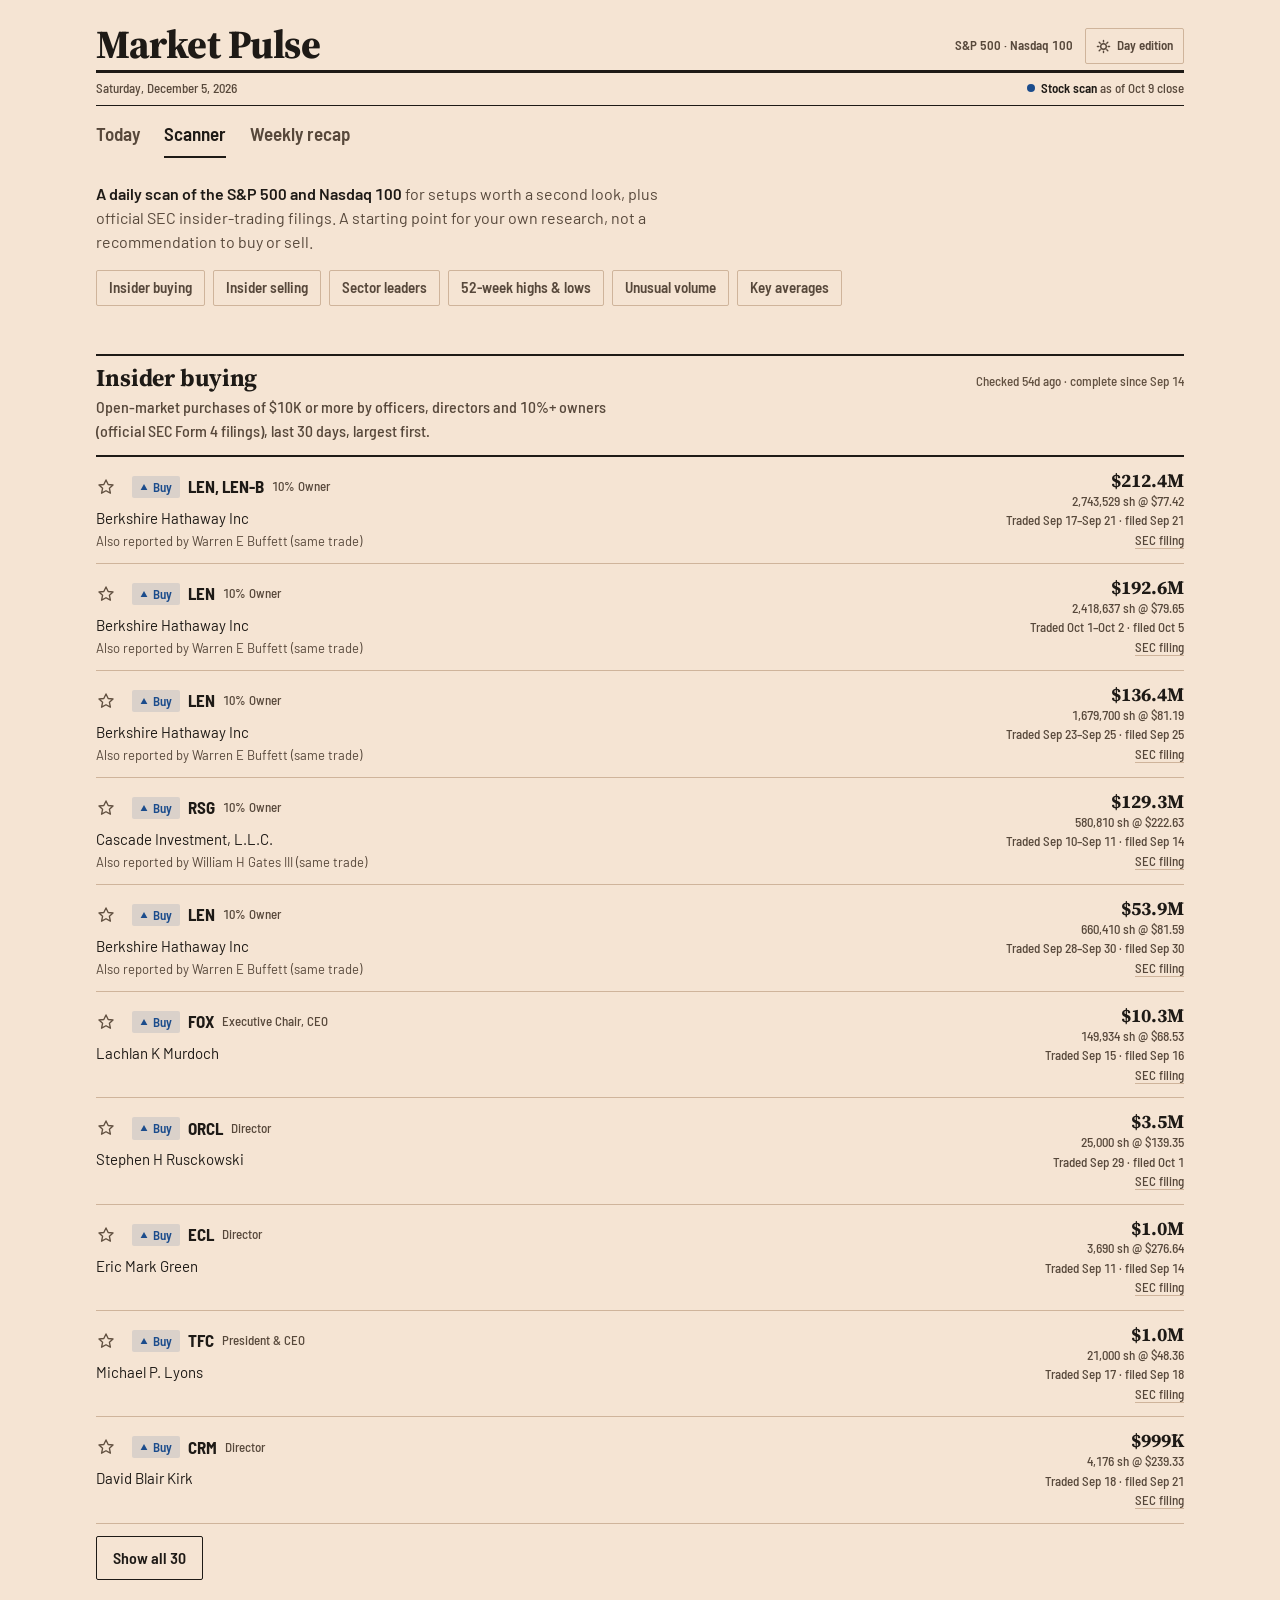
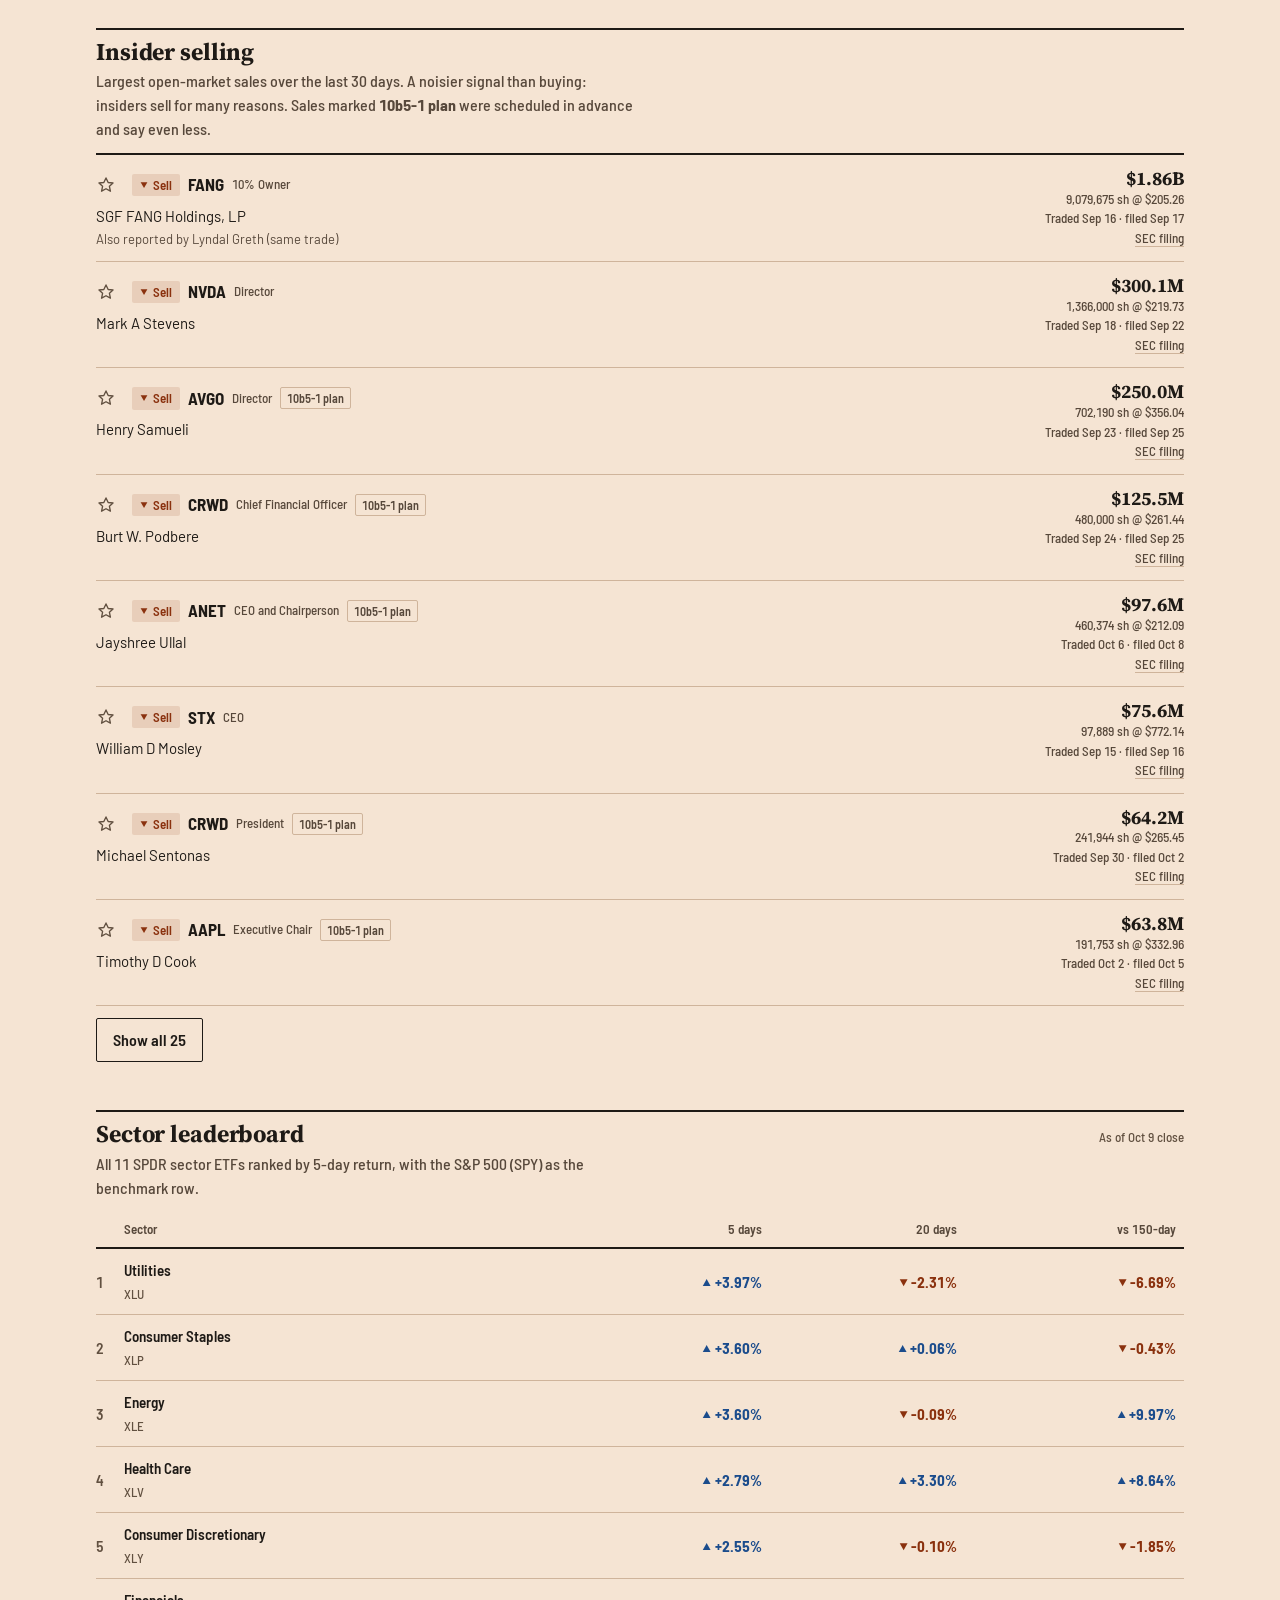
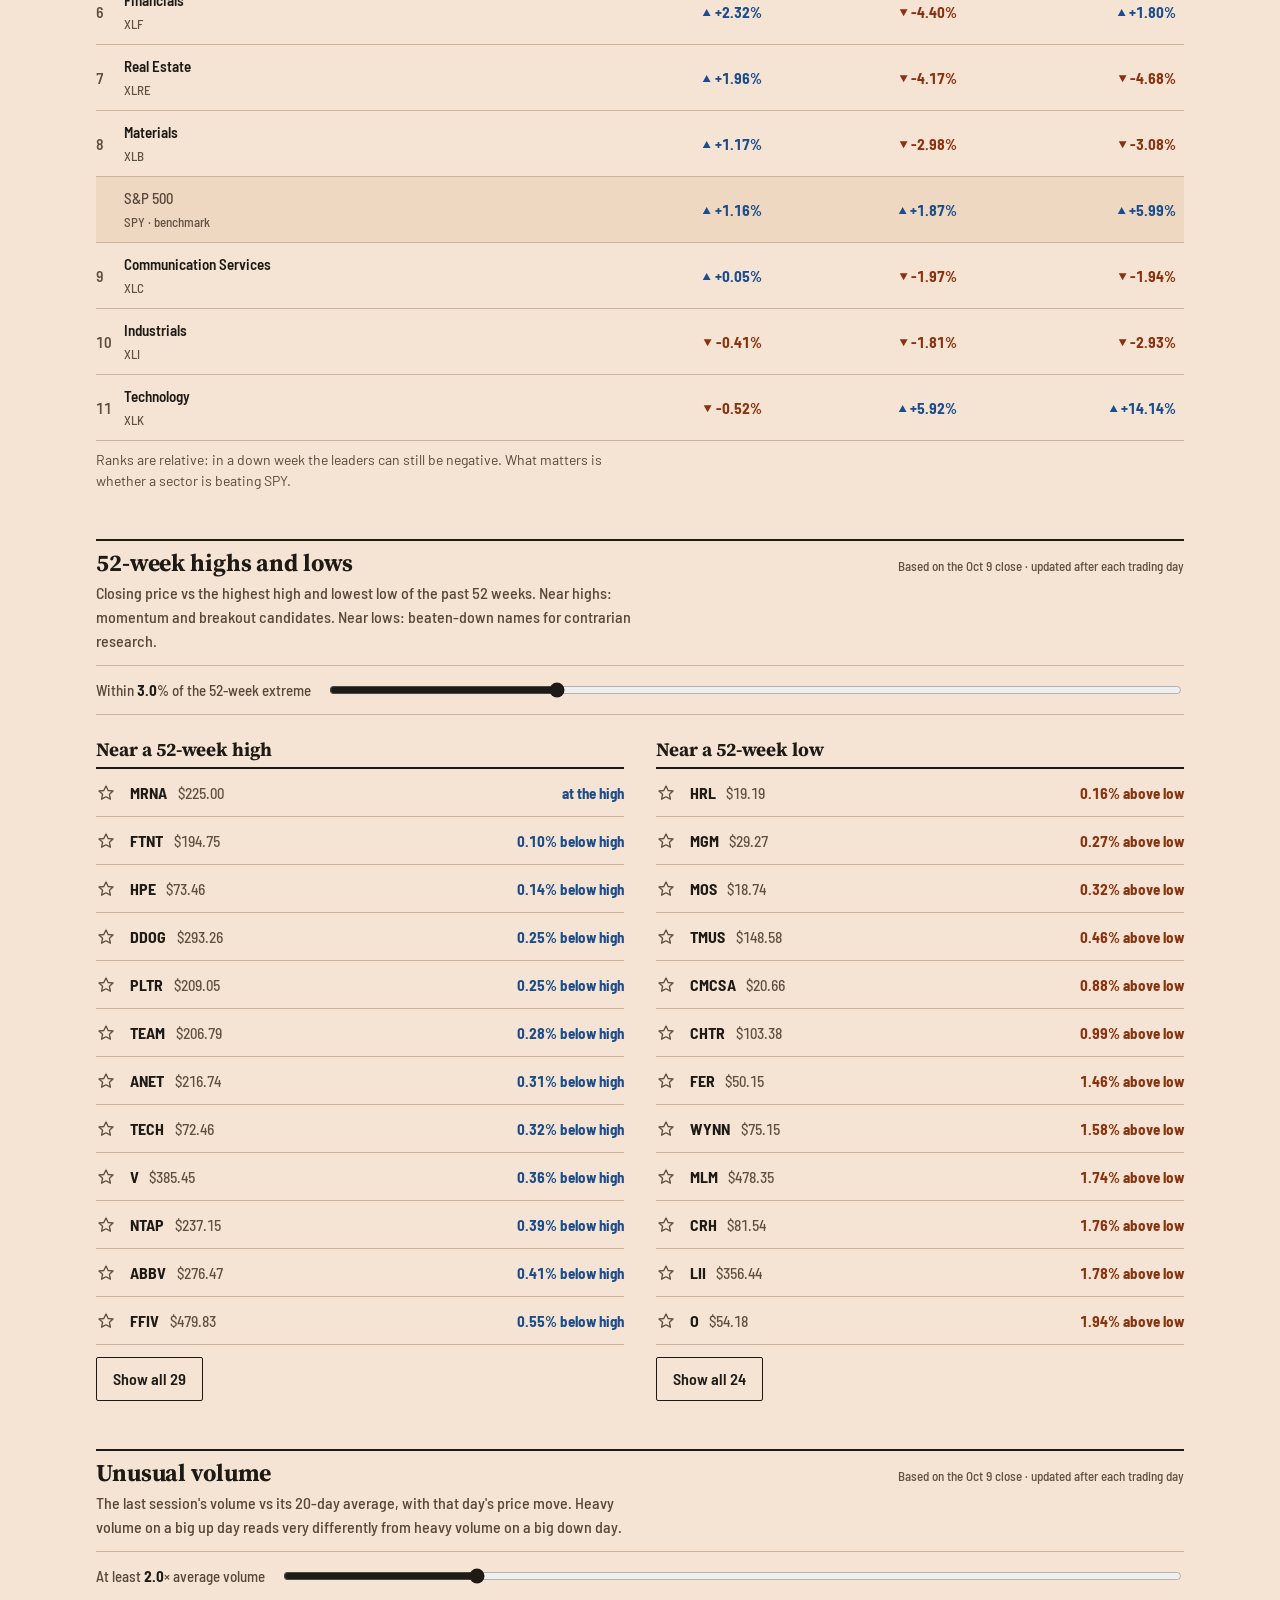
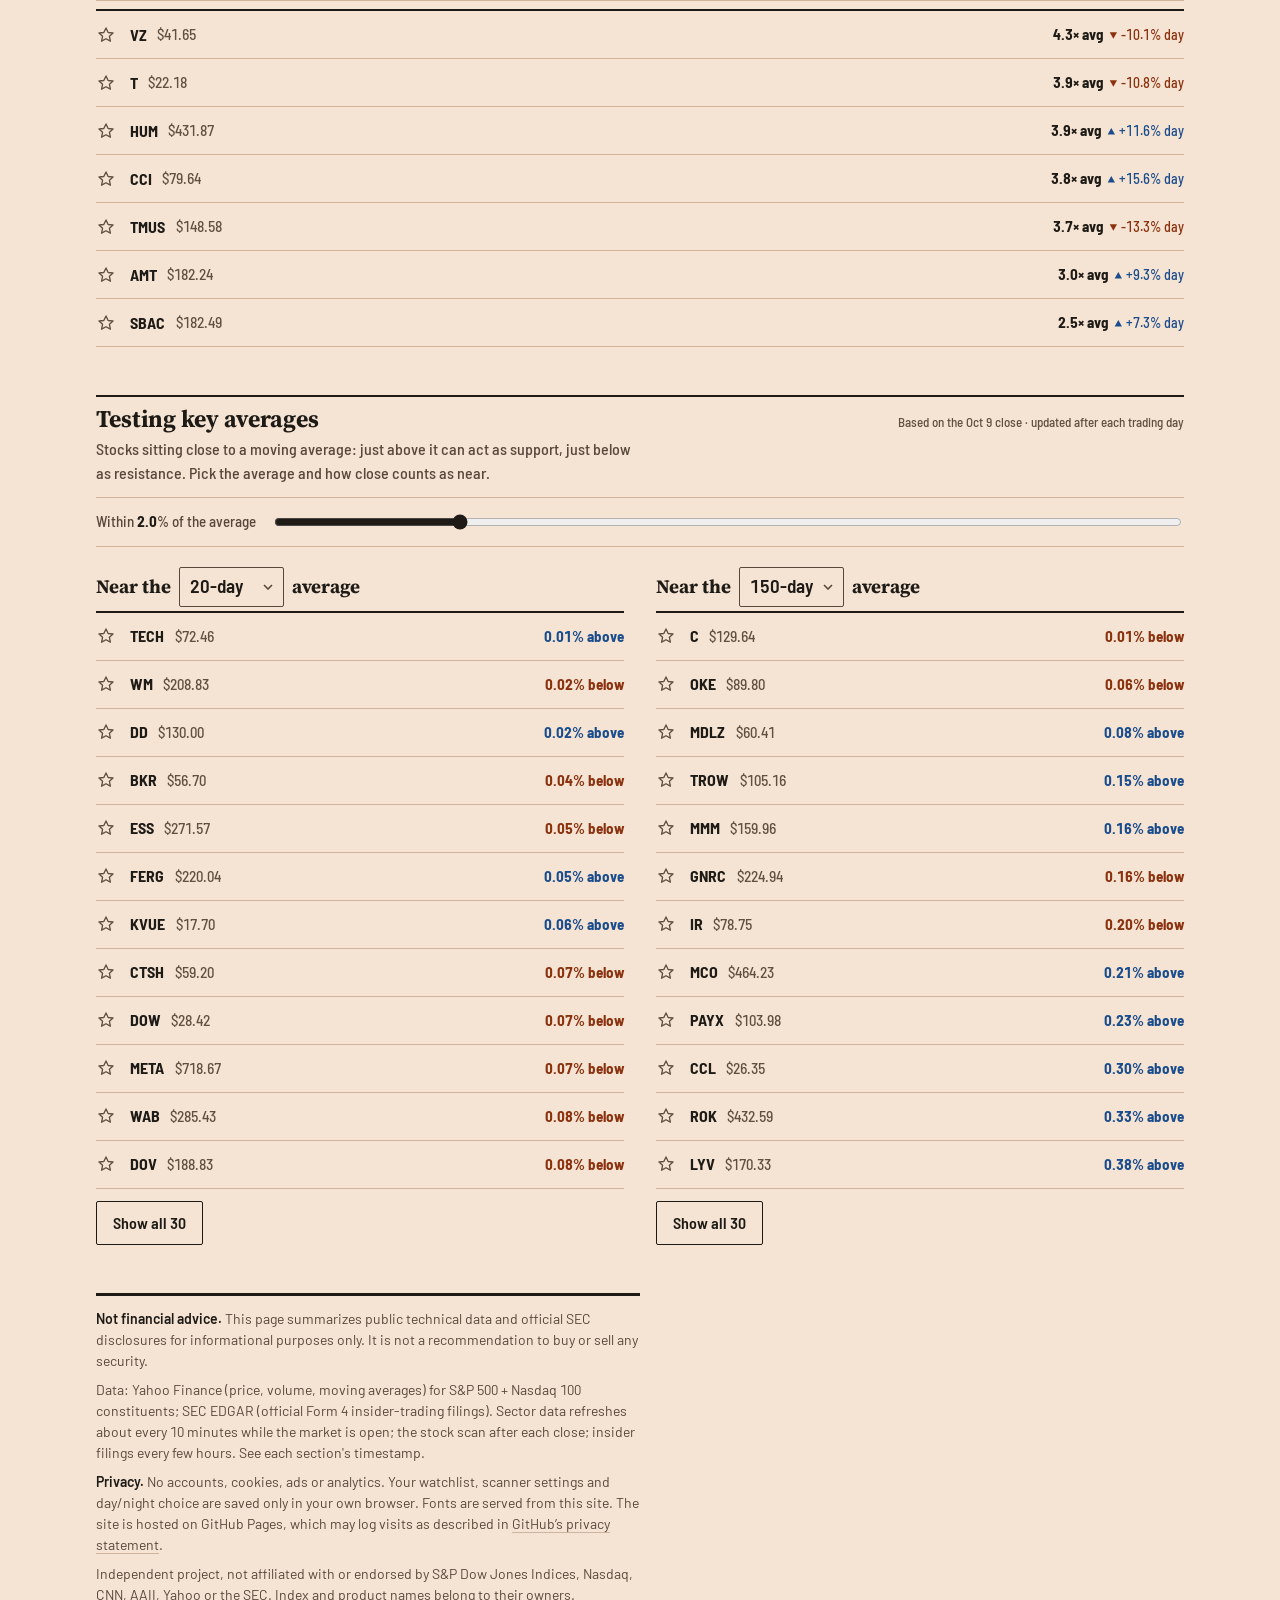
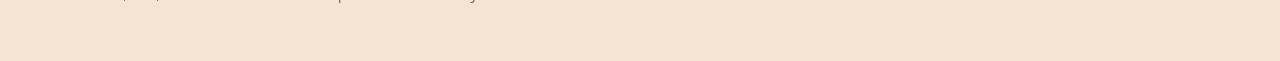
==== commit a1a7c445: "Security and policy hardening - weekly.html: escape price-level labels inside the price line's   ari" ====
--- a/opportunity.html
+++ b/opportunity.html
@@ -11,9 +11,7 @@
 <meta name="theme-color" content="#F5E4D3" media="(prefers-color-scheme: light)" />
 <meta name="theme-color" content="#17130F" media="(prefers-color-scheme: dark)" />
 <meta name="apple-mobile-web-app-capable" content="yes" />
-<link rel="preconnect" href="https://fonts.googleapis.com">
-<link rel="preconnect" href="https://fonts.gstatic.com" crossorigin>
-<link href="https://fonts.googleapis.com/css2?family=Source+Serif+4:opsz,wght@8..60,400..800&family=Barlow:wght@400;500;600&family=Barlow+Semi+Condensed:wght@500;600;700&display=swap" rel="stylesheet">
+<link rel="stylesheet" href="assets/fonts.css">
 <link rel="stylesheet" href="assets/mp.css?v=1" />
 <script src="assets/mp.js?v=1"></script>
 <style>
@@ -187,6 +185,8 @@
     SEC EDGAR (official Form 4 insider-trading filings). Sector data refreshes about every 10 minutes
     while the market is open; the stock scan after each close; insider filings every few hours. See
     each section's timestamp.</p>
+  <p><strong>Privacy.</strong> No accounts, cookies, ads or analytics. Your watchlist, scanner settings and day/night choice are saved only in your own browser. Fonts are served from this site. The site is hosted on GitHub Pages, which may log visits as described in <a href="https://docs.github.com/en/site-policy/privacy-policies/github-general-privacy-statement" rel="noopener noreferrer">GitHub’s privacy statement</a>.</p>
+  <p>Independent project, not affiliated with or endorsed by S&amp;P Dow Jones Indices, Nasdaq, CNN, AAII, Yahoo or the SEC. Index and product names belong to their owners.</p>
 </footer>
 </div>
 
--- a/assets/fonts.css
+++ b/assets/fonts.css
@@ -0,0 +1,128 @@
+/* Self-hosted copies of Source Serif 4, Barlow and Barlow Semi Condensed (SIL Open Font License 1.1,
+   see assets/fonts/OFL.txt). Served from this site so visitors' browsers never contact Google. */
+/* latin-ext */
+@font-face {
+  font-family: 'Barlow';
+  font-style: normal;
+  font-weight: 400;
+  font-display: swap;
+  src: url(fonts/Barlow-400-latin-ext.woff2) format('woff2');
+  unicode-range: U+0100-02BA, U+02BD-02C5, U+02C7-02CC, U+02CE-02D7, U+02DD-02FF, U+0304, U+0308, U+0329, U+1D00-1DBF, U+1E00-1E9F, U+1EF2-1EFF, U+2020, U+20A0-20AB, U+20AD-20C4, U+2113, U+2C60-2C7F, U+A720-A7FF;
+}
+/* latin */
+@font-face {
+  font-family: 'Barlow';
+  font-style: normal;
+  font-weight: 400;
+  font-display: swap;
+  src: url(fonts/Barlow-400-latin.woff2) format('woff2');
+  unicode-range: U+0000-00FF, U+0131, U+0152-0153, U+02BB-02BC, U+02C6, U+02DA, U+02DC, U+0304, U+0308, U+0329, U+2000-206F, U+20AC, U+2122, U+2191, U+2193, U+2212, U+2215, U+FEFF, U+FFFD;
+}
+/* latin-ext */
+@font-face {
+  font-family: 'Barlow';
+  font-style: normal;
+  font-weight: 500;
+  font-display: swap;
+  src: url(fonts/Barlow-500-latin-ext.woff2) format('woff2');
+  unicode-range: U+0100-02BA, U+02BD-02C5, U+02C7-02CC, U+02CE-02D7, U+02DD-02FF, U+0304, U+0308, U+0329, U+1D00-1DBF, U+1E00-1E9F, U+1EF2-1EFF, U+2020, U+20A0-20AB, U+20AD-20C4, U+2113, U+2C60-2C7F, U+A720-A7FF;
+}
+/* latin */
+@font-face {
+  font-family: 'Barlow';
+  font-style: normal;
+  font-weight: 500;
+  font-display: swap;
+  src: url(fonts/Barlow-500-latin.woff2) format('woff2');
+  unicode-range: U+0000-00FF, U+0131, U+0152-0153, U+02BB-02BC, U+02C6, U+02DA, U+02DC, U+0304, U+0308, U+0329, U+2000-206F, U+20AC, U+2122, U+2191, U+2193, U+2212, U+2215, U+FEFF, U+FFFD;
+}
+/* latin-ext */
+@font-face {
+  font-family: 'Barlow';
+  font-style: normal;
+  font-weight: 600;
+  font-display: swap;
+  src: url(fonts/Barlow-600-latin-ext.woff2) format('woff2');
+  unicode-range: U+0100-02BA, U+02BD-02C5, U+02C7-02CC, U+02CE-02D7, U+02DD-02FF, U+0304, U+0308, U+0329, U+1D00-1DBF, U+1E00-1E9F, U+1EF2-1EFF, U+2020, U+20A0-20AB, U+20AD-20C4, U+2113, U+2C60-2C7F, U+A720-A7FF;
+}
+/* latin */
+@font-face {
+  font-family: 'Barlow';
+  font-style: normal;
+  font-weight: 600;
+  font-display: swap;
+  src: url(fonts/Barlow-600-latin.woff2) format('woff2');
+  unicode-range: U+0000-00FF, U+0131, U+0152-0153, U+02BB-02BC, U+02C6, U+02DA, U+02DC, U+0304, U+0308, U+0329, U+2000-206F, U+20AC, U+2122, U+2191, U+2193, U+2212, U+2215, U+FEFF, U+FFFD;
+}
+/* latin-ext */
+@font-face {
+  font-family: 'Barlow Semi Condensed';
+  font-style: normal;
+  font-weight: 500;
+  font-display: swap;
+  src: url(fonts/BarlowSemiCondensed-500-latin-ext.woff2) format('woff2');
+  unicode-range: U+0100-02BA, U+02BD-02C5, U+02C7-02CC, U+02CE-02D7, U+02DD-02FF, U+0304, U+0308, U+0329, U+1D00-1DBF, U+1E00-1E9F, U+1EF2-1EFF, U+2020, U+20A0-20AB, U+20AD-20C4, U+2113, U+2C60-2C7F, U+A720-A7FF;
+}
+/* latin */
+@font-face {
+  font-family: 'Barlow Semi Condensed';
+  font-style: normal;
+  font-weight: 500;
+  font-display: swap;
+  src: url(fonts/BarlowSemiCondensed-500-latin.woff2) format('woff2');
+  unicode-range: U+0000-00FF, U+0131, U+0152-0153, U+02BB-02BC, U+02C6, U+02DA, U+02DC, U+0304, U+0308, U+0329, U+2000-206F, U+20AC, U+2122, U+2191, U+2193, U+2212, U+2215, U+FEFF, U+FFFD;
+}
+/* latin-ext */
+@font-face {
+  font-family: 'Barlow Semi Condensed';
+  font-style: normal;
+  font-weight: 600;
+  font-display: swap;
+  src: url(fonts/BarlowSemiCondensed-600-latin-ext.woff2) format('woff2');
+  unicode-range: U+0100-02BA, U+02BD-02C5, U+02C7-02CC, U+02CE-02D7, U+02DD-02FF, U+0304, U+0308, U+0329, U+1D00-1DBF, U+1E00-1E9F, U+1EF2-1EFF, U+2020, U+20A0-20AB, U+20AD-20C4, U+2113, U+2C60-2C7F, U+A720-A7FF;
+}
+/* latin */
+@font-face {
+  font-family: 'Barlow Semi Condensed';
+  font-style: normal;
+  font-weight: 600;
+  font-display: swap;
+  src: url(fonts/BarlowSemiCondensed-600-latin.woff2) format('woff2');
+  unicode-range: U+0000-00FF, U+0131, U+0152-0153, U+02BB-02BC, U+02C6, U+02DA, U+02DC, U+0304, U+0308, U+0329, U+2000-206F, U+20AC, U+2122, U+2191, U+2193, U+2212, U+2215, U+FEFF, U+FFFD;
+}
+/* latin-ext */
+@font-face {
+  font-family: 'Barlow Semi Condensed';
+  font-style: normal;
+  font-weight: 700;
+  font-display: swap;
+  src: url(fonts/BarlowSemiCondensed-700-latin-ext.woff2) format('woff2');
+  unicode-range: U+0100-02BA, U+02BD-02C5, U+02C7-02CC, U+02CE-02D7, U+02DD-02FF, U+0304, U+0308, U+0329, U+1D00-1DBF, U+1E00-1E9F, U+1EF2-1EFF, U+2020, U+20A0-20AB, U+20AD-20C4, U+2113, U+2C60-2C7F, U+A720-A7FF;
+}
+/* latin */
+@font-face {
+  font-family: 'Barlow Semi Condensed';
+  font-style: normal;
+  font-weight: 700;
+  font-display: swap;
+  src: url(fonts/BarlowSemiCondensed-700-latin.woff2) format('woff2');
+  unicode-range: U+0000-00FF, U+0131, U+0152-0153, U+02BB-02BC, U+02C6, U+02DA, U+02DC, U+0304, U+0308, U+0329, U+2000-206F, U+20AC, U+2122, U+2191, U+2193, U+2212, U+2215, U+FEFF, U+FFFD;
+}
+/* latin-ext */
+@font-face {
+  font-family: 'Source Serif 4';
+  font-style: normal;
+  font-weight: 400 800;
+  font-display: swap;
+  src: url(fonts/SourceSerif4-400-800-latin-ext.woff2) format('woff2');
+  unicode-range: U+0100-02BA, U+02BD-02C5, U+02C7-02CC, U+02CE-02D7, U+02DD-02FF, U+0304, U+0308, U+0329, U+1D00-1DBF, U+1E00-1E9F, U+1EF2-1EFF, U+2020, U+20A0-20AB, U+20AD-20C4, U+2113, U+2C60-2C7F, U+A720-A7FF;
+}
+/* latin */
+@font-face {
+  font-family: 'Source Serif 4';
+  font-style: normal;
+  font-weight: 400 800;
+  font-display: swap;
+  src: url(fonts/SourceSerif4-400-800-latin.woff2) format('woff2');
+  unicode-range: U+0000-00FF, U+0131, U+0152-0153, U+02BB-02BC, U+02C6, U+02DA, U+02DC, U+0304, U+0308, U+0329, U+2000-206F, U+20AC, U+2122, U+2191, U+2193, U+2212, U+2215, U+FEFF, U+FFFD;
+}
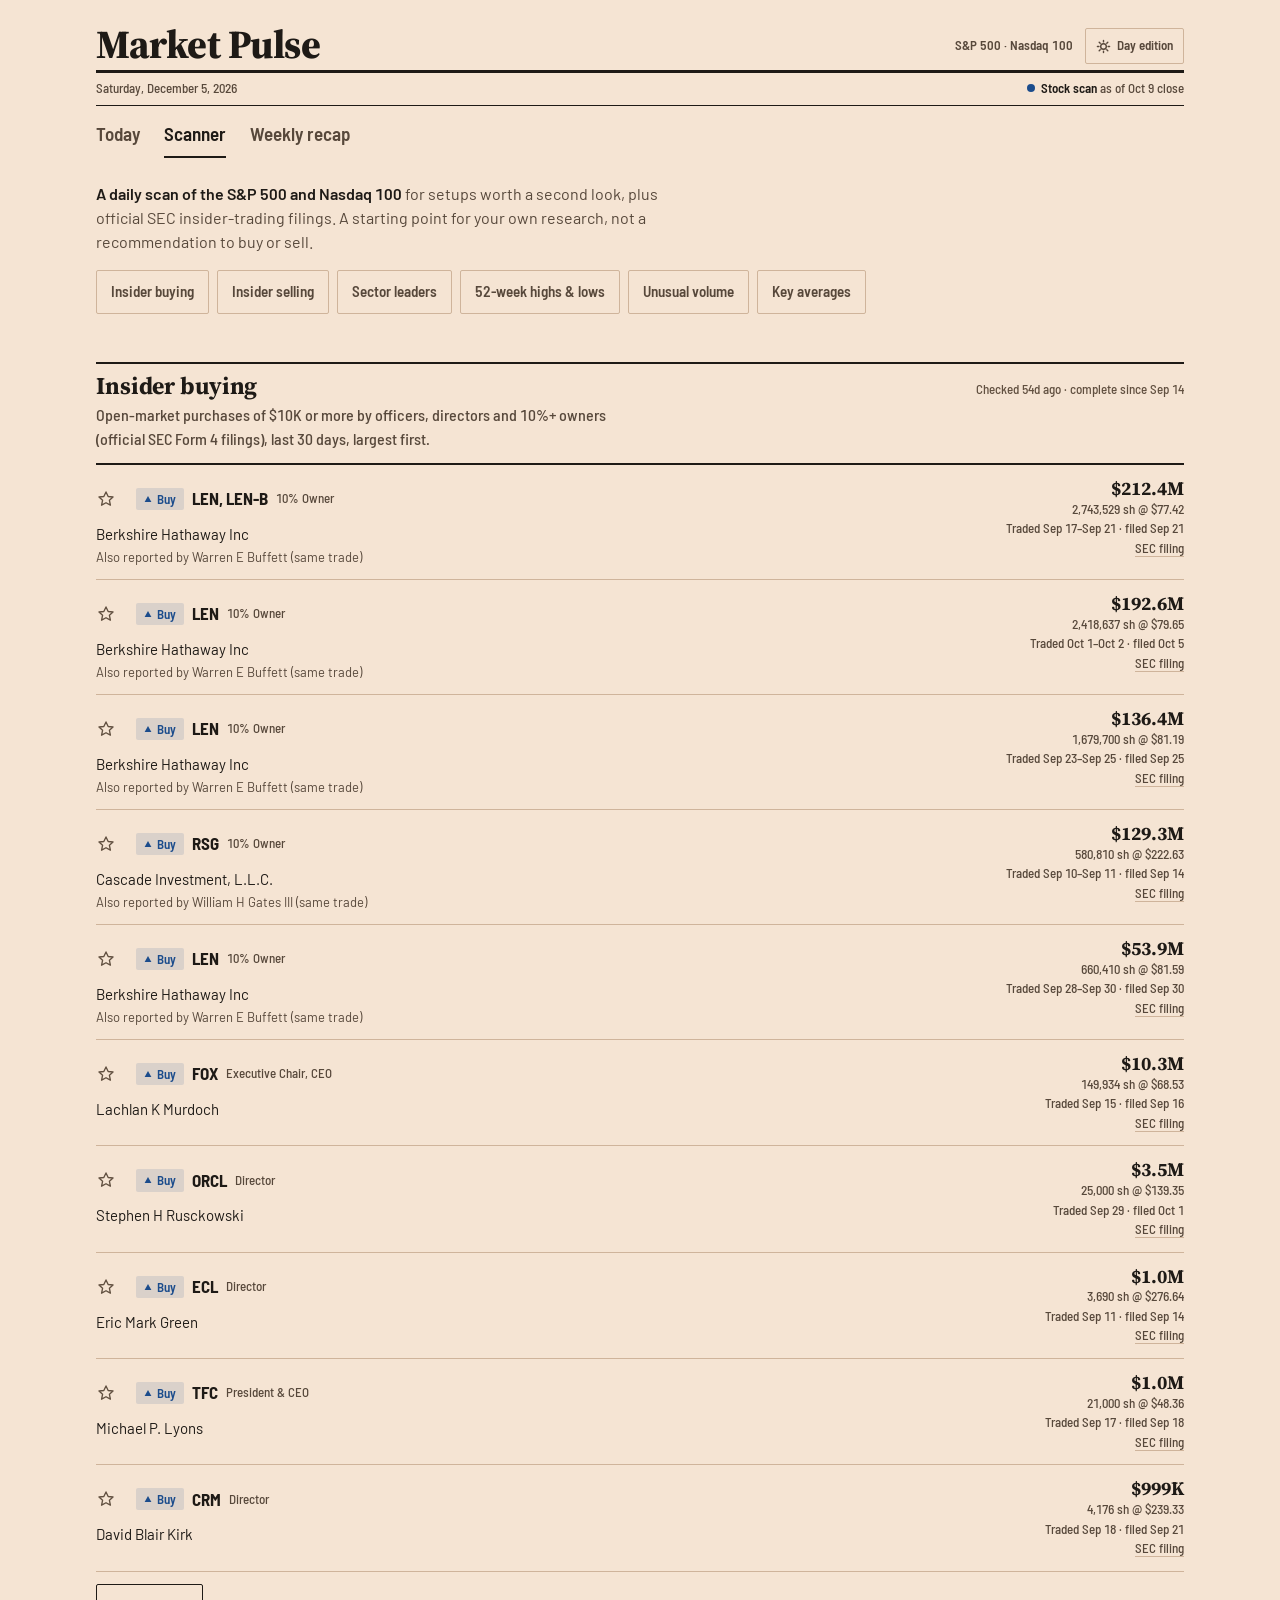
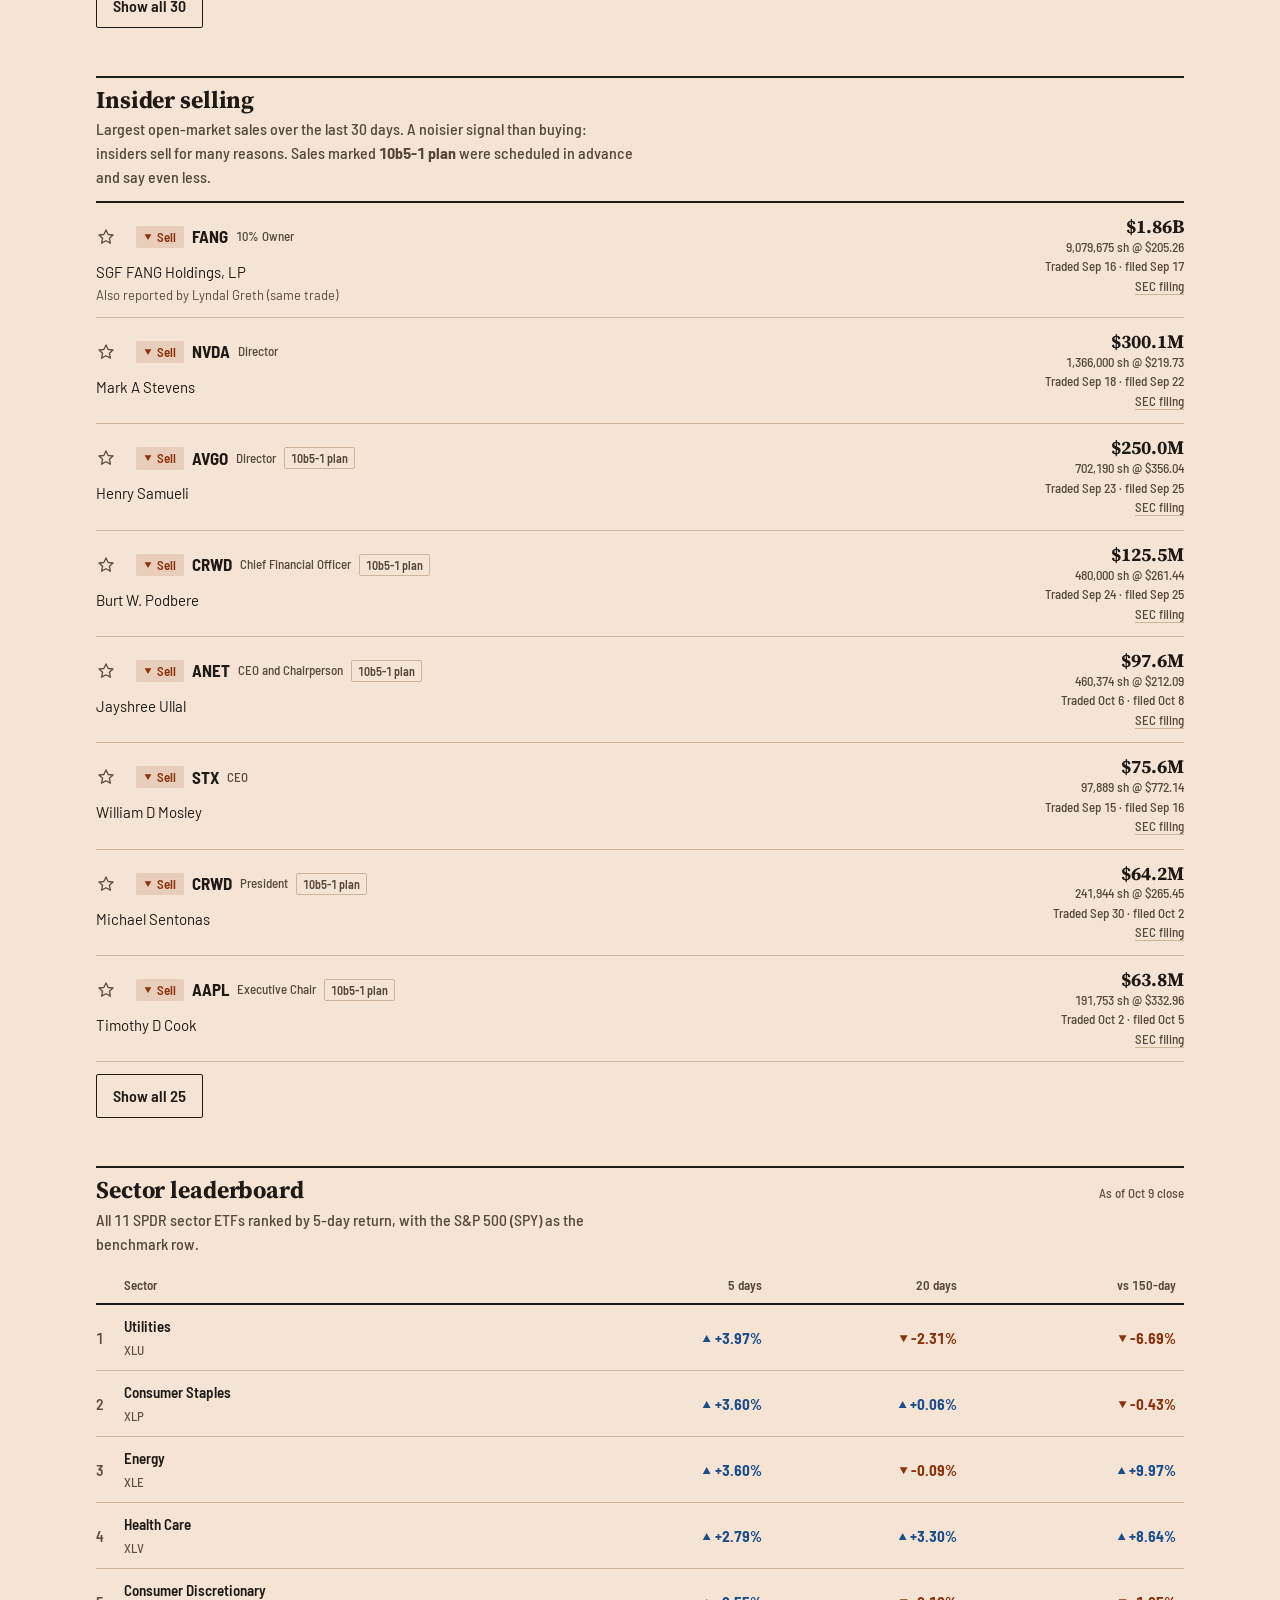
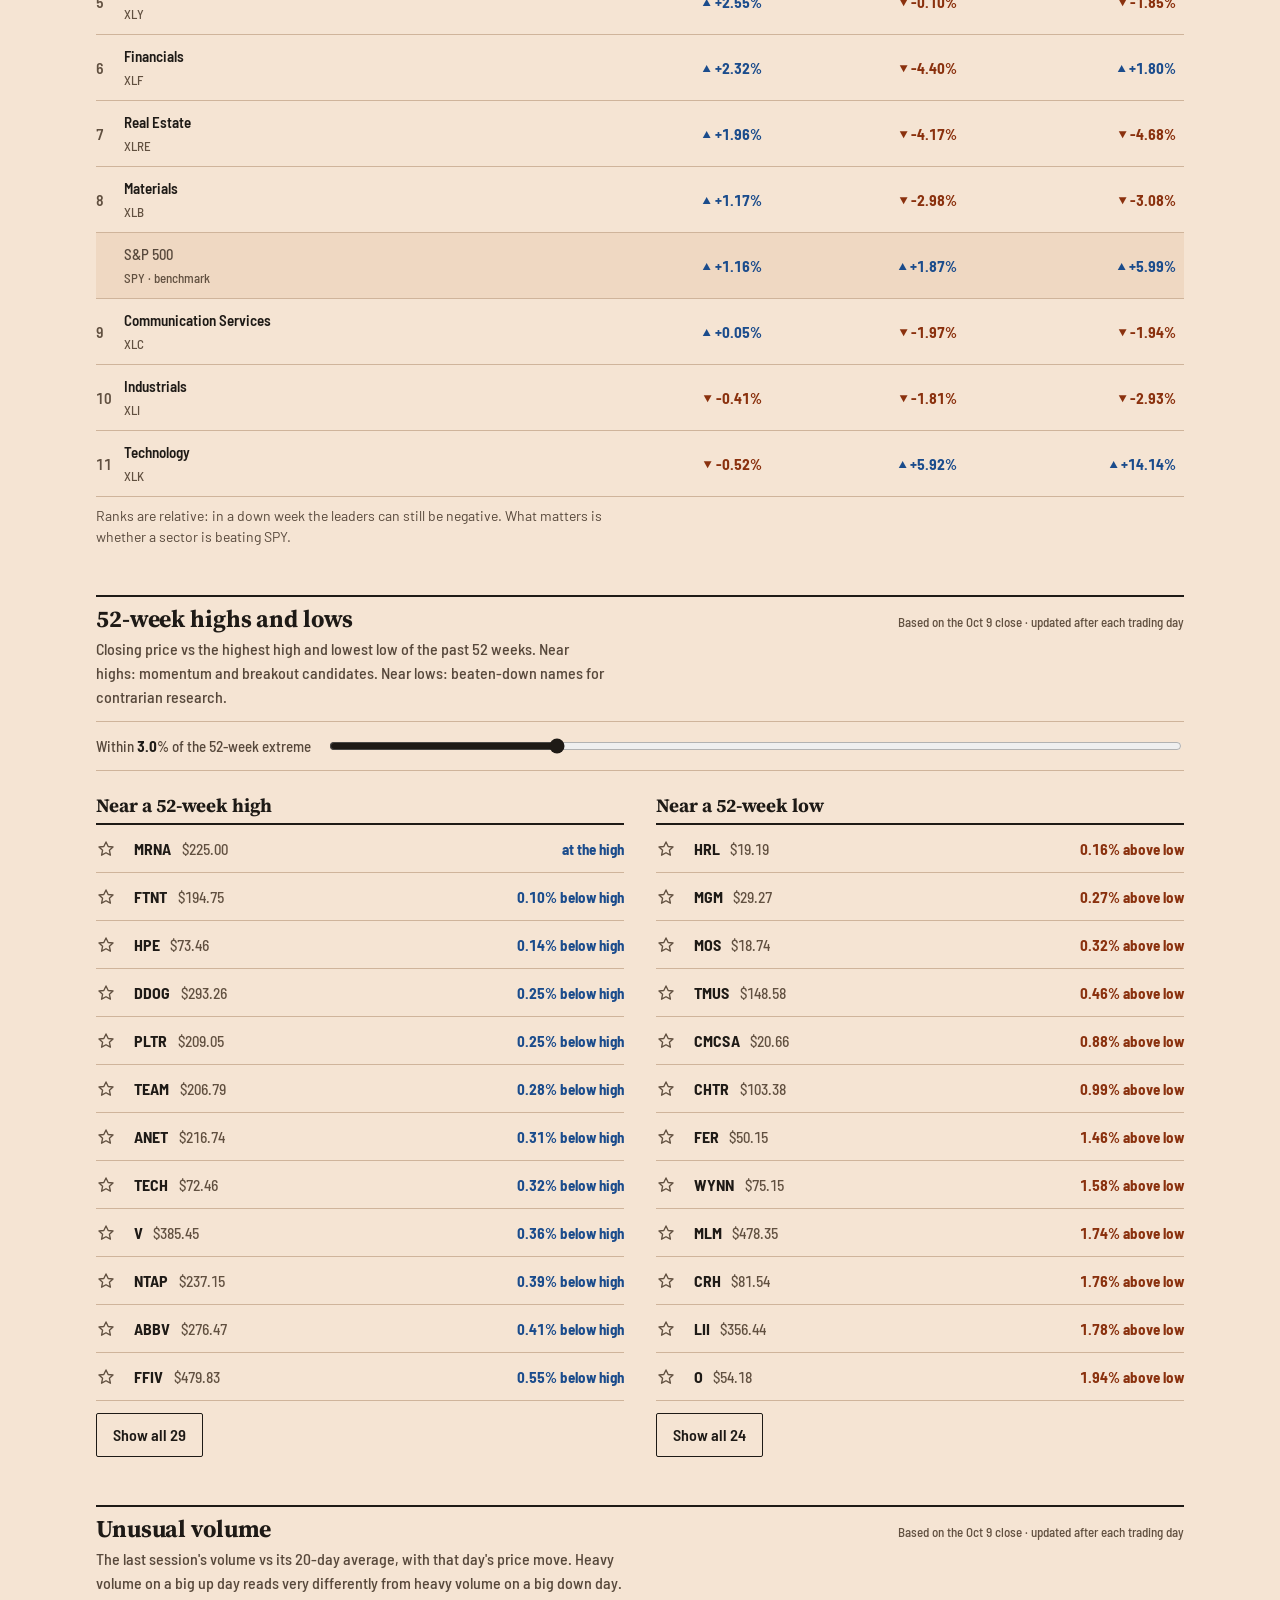
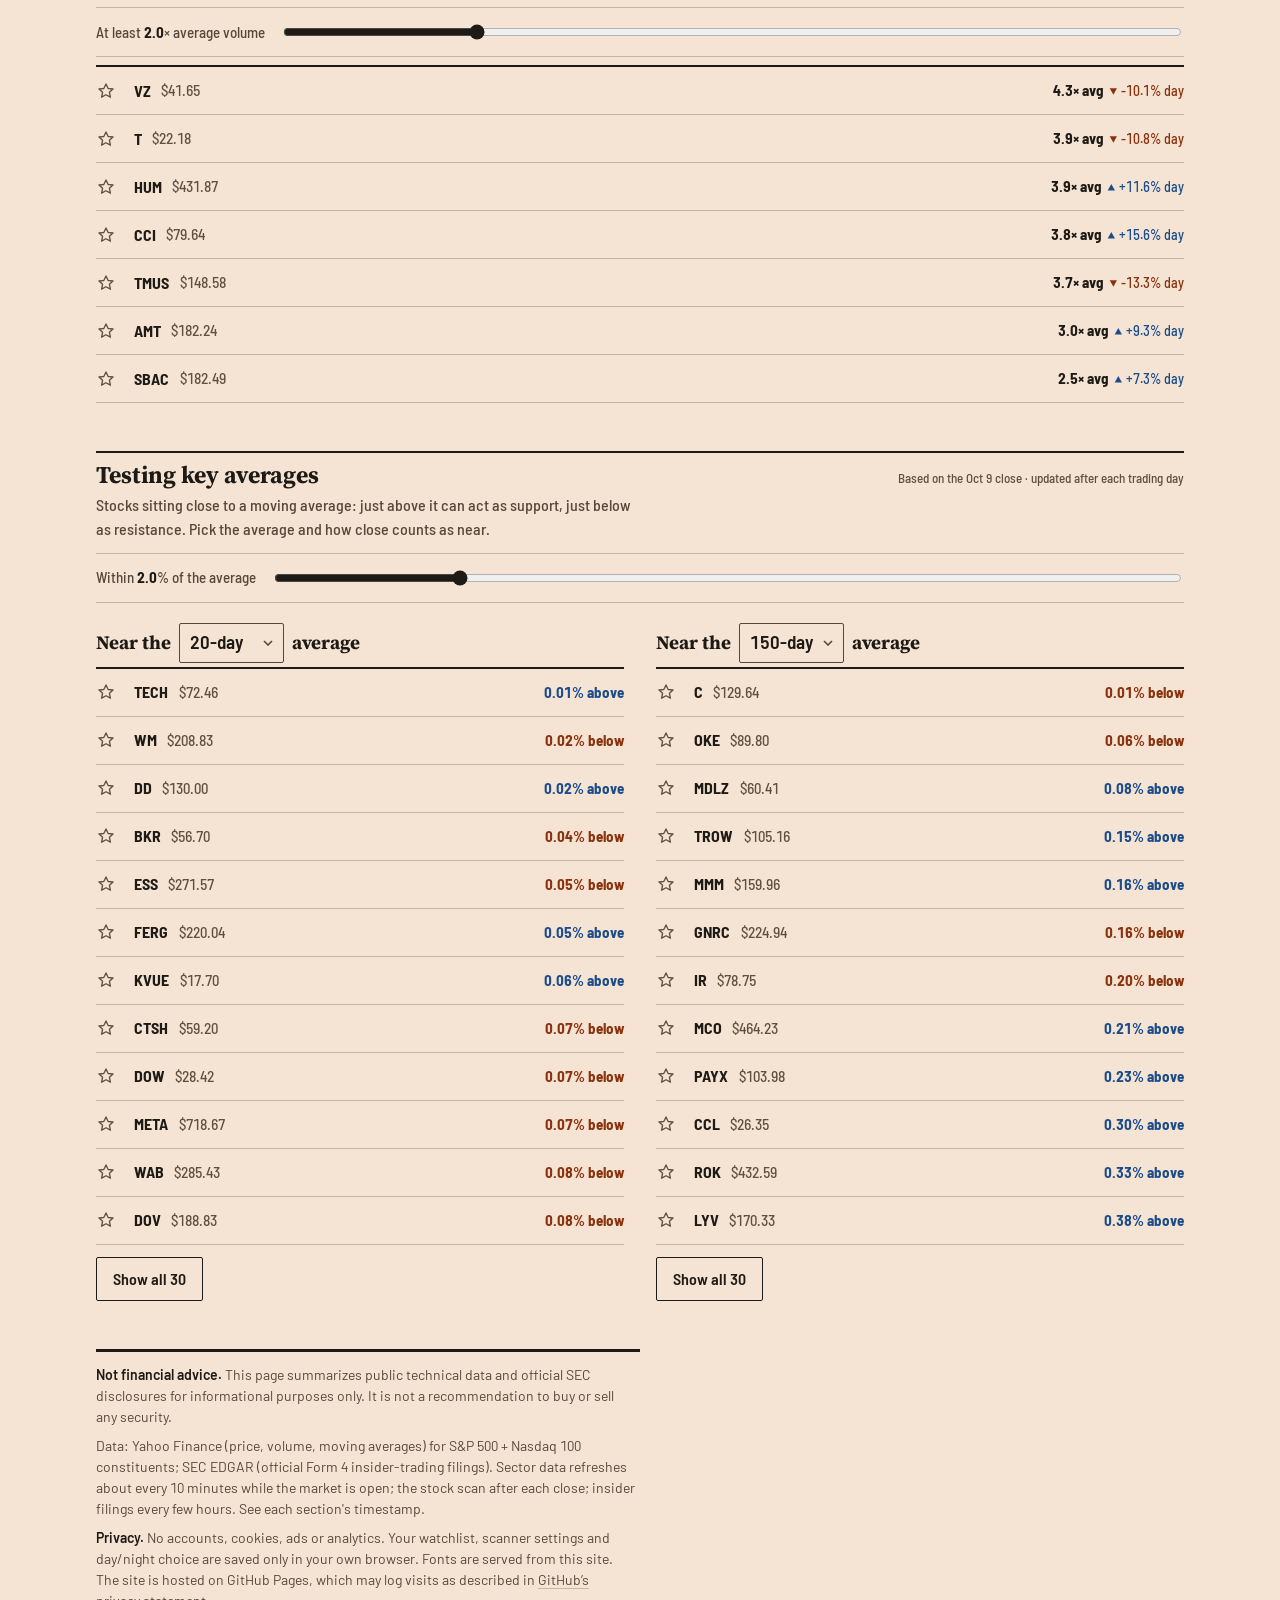
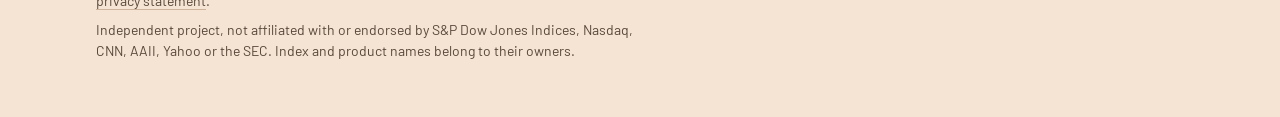
==== commit 07237a39: "Make the site work better on phones - Scanner and Weekly recap: the section chips become a sticky, s" ====
--- a/opportunity.html
+++ b/opportunity.html
@@ -12,17 +12,13 @@
 <meta name="theme-color" content="#17130F" media="(prefers-color-scheme: dark)" />
 <meta name="apple-mobile-web-app-capable" content="yes" />
 <link rel="stylesheet" href="assets/fonts.css">
-<link rel="stylesheet" href="assets/mp.css?v=1" />
-<script src="assets/mp.js?v=1"></script>
+<link rel="stylesheet" href="assets/mp.css?v=2" />
+<script src="assets/mp.js?v=2"></script>
 <style>
   .intro { font-size: var(--step-0); color: var(--ink-2); max-width: var(--measure); margin: 0 0 var(--space-4); }
   .intro strong { color: var(--ink); }
 
-  .jump { display: flex; flex-wrap: wrap; gap: var(--space-2); margin: 0 0 var(--space-2); }
-  .jump a { display: inline-flex; align-items: center; min-height: 36px; padding: 0 12px; border: 1px solid var(--rule); border-radius: var(--radius); font-family: var(--cond); font-weight: 600; font-size: 0.9375rem; color: var(--ink-2); text-decoration: none; }
-  .jump a:hover { border-color: var(--ink); color: var(--ink); }
-
-  .section { scroll-margin-top: var(--space-4); }
+  .jump { margin-bottom: var(--space-2); }
   .grid-2 { display: grid; grid-template-columns: minmax(0, 1fr); gap: var(--space-2) var(--space-6); }
   @media (min-width: 760px) { .grid-2 { grid-template-columns: repeat(2, minmax(0, 1fr)); } }
   .col-title { font-family: var(--serif); font-weight: 700; font-size: var(--step-1); margin: var(--space-3) 0 var(--space-1); display: flex; align-items: center; gap: var(--space-2); flex-wrap: wrap; }
@@ -47,9 +43,9 @@
   .metric .chg.down { color: var(--cau); }
   .empty-note { font-family: var(--cond); font-weight: 500; color: var(--ink-2); padding: var(--space-3) 0; border-bottom: 1px solid var(--rule); }
 
-  .star-btn { display: inline-flex; align-items: center; justify-content: center; width: 36px; height: 36px; margin-left: -8px; background: none; border: none; border-radius: var(--radius); color: var(--ink-3); cursor: pointer; flex: none; }
+  .star-btn { display: inline-flex; align-items: center; justify-content: center; width: 44px; height: 44px; margin-left: -12px; background: none; border: none; border-radius: var(--radius); color: var(--ink-3); cursor: pointer; flex: none; }
   .star-btn svg { width: 18px; height: 18px; }
-  .star-btn:hover { color: var(--ink); }
+  @media (hover: hover) { .star-btn:hover { color: var(--ink); } }
   .star-btn.active { color: var(--ink); }
 
   /* Insider filings */
@@ -63,6 +59,8 @@
   .filing .value { font-family: var(--serif); font-weight: 700; font-size: var(--step-1); line-height: 1.2; }
   .filing .detail { font-weight: 500; font-size: var(--step--1); color: var(--ink-2); }
   .filing .detail a { color: var(--ink-2); }
+  /* Touch: grow the small "SEC filing" link's hit area without moving the layout. */
+  @media (pointer: coarse) { .filing .detail a { display: inline-block; padding: 12px 8px; margin: -12px -8px; } }
   @media (max-width: 560px) {
     .filing { grid-template-columns: minmax(0, 1fr); }
     .filing .right { text-align: left; display: flex; flex-wrap: wrap; align-items: baseline; gap: 2px 10px; }
@@ -83,6 +81,11 @@
   .num.down { color: var(--cau); }
   .sector-table tr.benchmark td { background: var(--paper-2); }
   .sector-table tr.benchmark .name { font-weight: 500; color: var(--ink-2); }
+  @media (max-width: 380px) {
+    .sector-table { font-size: var(--step--1); }
+    .sector-table th, .sector-table td { padding-right: 5px; }
+    .sector-table .rank { width: 18px; }
+  }
   .sector-note { font-size: 0.875rem; color: var(--ink-2); margin-top: var(--space-2); max-width: var(--measure); }
 </style>
 </head>
@@ -329,6 +332,7 @@
 
 (async function main() {
   $("#updated-text").textContent = "Loading…";
+  window.MP_JUMP($(".jump"));
 
   const [fast, opp, insiders] = await Promise.all([
     loadJSON("data/fast.json"),
--- a/assets/mp.css
+++ b/assets/mp.css
@@ -54,7 +54,8 @@
 }
 
 * { box-sizing: border-box; }
-html { background: var(--paper); -webkit-text-size-adjust: 100%; scrollbar-color: var(--rule) var(--paper); }
+html { background: var(--paper); -webkit-text-size-adjust: 100%; scrollbar-color: var(--rule) var(--paper); -webkit-tap-highlight-color: transparent; }
+@media (prefers-reduced-motion: no-preference) { html { scroll-behavior: smooth; } }
 body {
   margin: 0;
   background: var(--paper);
@@ -67,11 +68,15 @@
 }
 ::selection { background: var(--ink); color: var(--paper); }
 a { color: inherit; text-decoration-color: var(--rule); text-underline-offset: 3px; text-decoration-thickness: 1px; }
-a:hover { text-decoration-color: currentColor; }
+@media (hover: hover) { a:hover { text-decoration-color: currentColor; } }
+a:active { text-decoration-color: currentColor; }
+a, button, select, input, summary { touch-action: manipulation; }
+p, li { text-wrap: pretty; }
 :focus-visible { outline: 2px solid var(--focus); outline-offset: 2px; border-radius: var(--radius); }
 button, select, input { font: inherit; color: inherit; }
 
-.page { max-width: 1120px; margin: 0 auto; padding: var(--space-4) var(--space-4) var(--space-7); }
+/* Side padding respects the notch in landscape; the bottom clears the home indicator. */
+.page { max-width: 1120px; margin: 0 auto; padding: var(--space-4) max(var(--space-4), env(safe-area-inset-right)) calc(var(--space-7) + env(safe-area-inset-bottom)) max(var(--space-4), env(safe-area-inset-left)); }
 
 /* ---------- Masthead ---------- */
 .mast { display: flex; align-items: flex-end; justify-content: space-between; gap: var(--space-3); border-bottom: 3px solid var(--ink); padding: var(--space-2) 0 6px; }
@@ -82,7 +87,8 @@
   background: transparent; border: 1px solid var(--rule); border-radius: var(--radius);
   font-family: var(--cond); font-weight: 600; font-size: var(--step--1); color: var(--ink-2); cursor: pointer;
 }
-.theme-btn:hover { border-color: var(--ink-2); color: var(--ink); }
+@media (hover: hover) { .theme-btn:hover { border-color: var(--ink-2); color: var(--ink); } }
+.theme-btn:active { border-color: var(--ink); color: var(--ink); }
 .theme-btn svg { width: 15px; height: 15px; }
 
 .dateline { display: flex; flex-wrap: wrap; justify-content: space-between; gap: 2px var(--space-4); border-bottom: 1px solid var(--ink); padding: 6px 0; font-family: var(--cond); font-weight: 500; font-size: var(--step--1); color: var(--ink-2); }
@@ -98,7 +104,8 @@
 .tabs { display: flex; gap: var(--space-5); margin: var(--space-2) 0 var(--space-5); font-family: var(--cond); font-weight: 600; font-size: var(--step-1); overflow-x: auto; scrollbar-width: none; }
 .tabs::-webkit-scrollbar { display: none; }
 .tabs a { display: inline-flex; align-items: center; min-height: 44px; color: var(--ink-2); text-decoration: none; border-bottom: 2px solid transparent; white-space: nowrap; }
-.tabs a:hover { color: var(--ink); }
+@media (hover: hover) { .tabs a:hover { color: var(--ink); } }
+.tabs a:active { color: var(--ink); }
 .tabs a[aria-current="page"] { color: var(--ink); border-bottom-color: var(--ink); }
 
 /* ---------- Type ---------- */
@@ -132,10 +139,35 @@
 
 /* ---------- Buttons & form controls ---------- */
 .btn { display: inline-flex; align-items: center; justify-content: center; gap: 6px; min-height: 44px; padding: 0 16px; background: transparent; border: 1px solid var(--ink); border-radius: var(--radius); font-family: var(--cond); font-weight: 600; font-size: var(--step-0); color: var(--ink); cursor: pointer; text-decoration: none; }
-.btn:hover { background: var(--ink); color: var(--paper); }
+/* Hover only where a pointer can hover: on touch screens a tapped button would otherwise stay inked. */
+@media (hover: hover) { .btn:hover { background: var(--ink); color: var(--paper); } }
+.btn:active { background: var(--ink); color: var(--paper); }
 .btn:disabled { opacity: 0.45; cursor: not-allowed; }
 select.select { min-height: 40px; padding: 0 30px 0 10px; background: var(--paper) url("data:image/svg+xml,%3Csvg xmlns='http://www.w3.org/2000/svg' width='10' height='6' viewBox='0 0 10 6'%3E%3Cpath d='M1 1l4 4 4-4' fill='none' stroke='%2357483B' stroke-width='1.6'/%3E%3C/svg%3E") no-repeat right 10px center; border: 1px solid var(--ink-2); border-radius: var(--radius); font-family: var(--cond); font-weight: 600; appearance: none; cursor: pointer; }
 input[type="range"] { accent-color: var(--ink); height: 28px; cursor: pointer; }
+
+/* ---------- Section jump bar (Scanner, Weekly recap) ----------
+   Wide screens: a row of chips under the intro. Phones: the same chips become a sticky,
+   swipeable section bar so every section stays one tap away on a long page; the chip
+   for the section in view is inked (mp.js). */
+.jump { display: flex; flex-wrap: wrap; gap: var(--space-2); }
+.jump a { display: inline-flex; align-items: center; flex: none; min-height: 44px; padding: 0 14px; border: 1px solid var(--rule); border-radius: var(--radius); font-family: var(--cond); font-weight: 600; font-size: 0.9375rem; color: var(--ink-2); text-decoration: none; white-space: nowrap; }
+@media (hover: hover) { .jump a:hover { border-color: var(--ink); color: var(--ink); } }
+.jump a:active { border-color: var(--ink); color: var(--ink); }
+.jump a[aria-current="true"] { background: var(--ink); border-color: var(--ink); color: var(--paper); }
+.section { scroll-margin-top: var(--space-4); }
+@media (max-width: 759px) {
+  .jump {
+    position: sticky; top: 0; z-index: 5; flex-wrap: nowrap; overflow-x: auto; overscroll-behavior-x: contain; scrollbar-width: none;
+    margin-left: calc(-1 * max(var(--space-4), env(safe-area-inset-left))); margin-right: calc(-1 * max(var(--space-4), env(safe-area-inset-right)));
+    padding: 6px max(var(--space-4), env(safe-area-inset-right)) 6px max(var(--space-4), env(safe-area-inset-left));
+    scroll-padding-inline: var(--space-4);
+    background: var(--paper); border-bottom: 1px solid var(--ink);
+  }
+  .jump::-webkit-scrollbar { display: none; }
+  .jump a { padding: 0 12px; }
+  .section { scroll-margin-top: 72px; }
+}
 
 /* ---------- Skeleton ---------- */
 .skel { display: block; height: 12px; border-radius: var(--radius); background: var(--paper-3); }
@@ -161,6 +193,12 @@
 @media (max-width: 520px) {
   .mast .mast-side > span { display: none; }
 }
+/* Touch screens: every control at least 44px tall. */
+@media (pointer: coarse) {
+  select.select { min-height: 44px; }
+  input[type="range"] { height: 44px; }
+}
+
 @media (max-width: 400px) {
   .theme-btn span { position: absolute; width: 1px; height: 1px; overflow: hidden; clip: rect(0 0 0 0); white-space: nowrap; }
   .theme-btn { min-width: 44px; min-height: 44px; justify-content: center; }
@@ -168,4 +206,4 @@
 
 .visually-hidden { position: absolute !important; width: 1px; height: 1px; overflow: hidden; clip: rect(0 0 0 0); white-space: nowrap; }
 
-@media print { .tabs, .theme-btn, .install { display: none; } }
+@media print { .tabs, .theme-btn, .install, .jump { display: none; } }
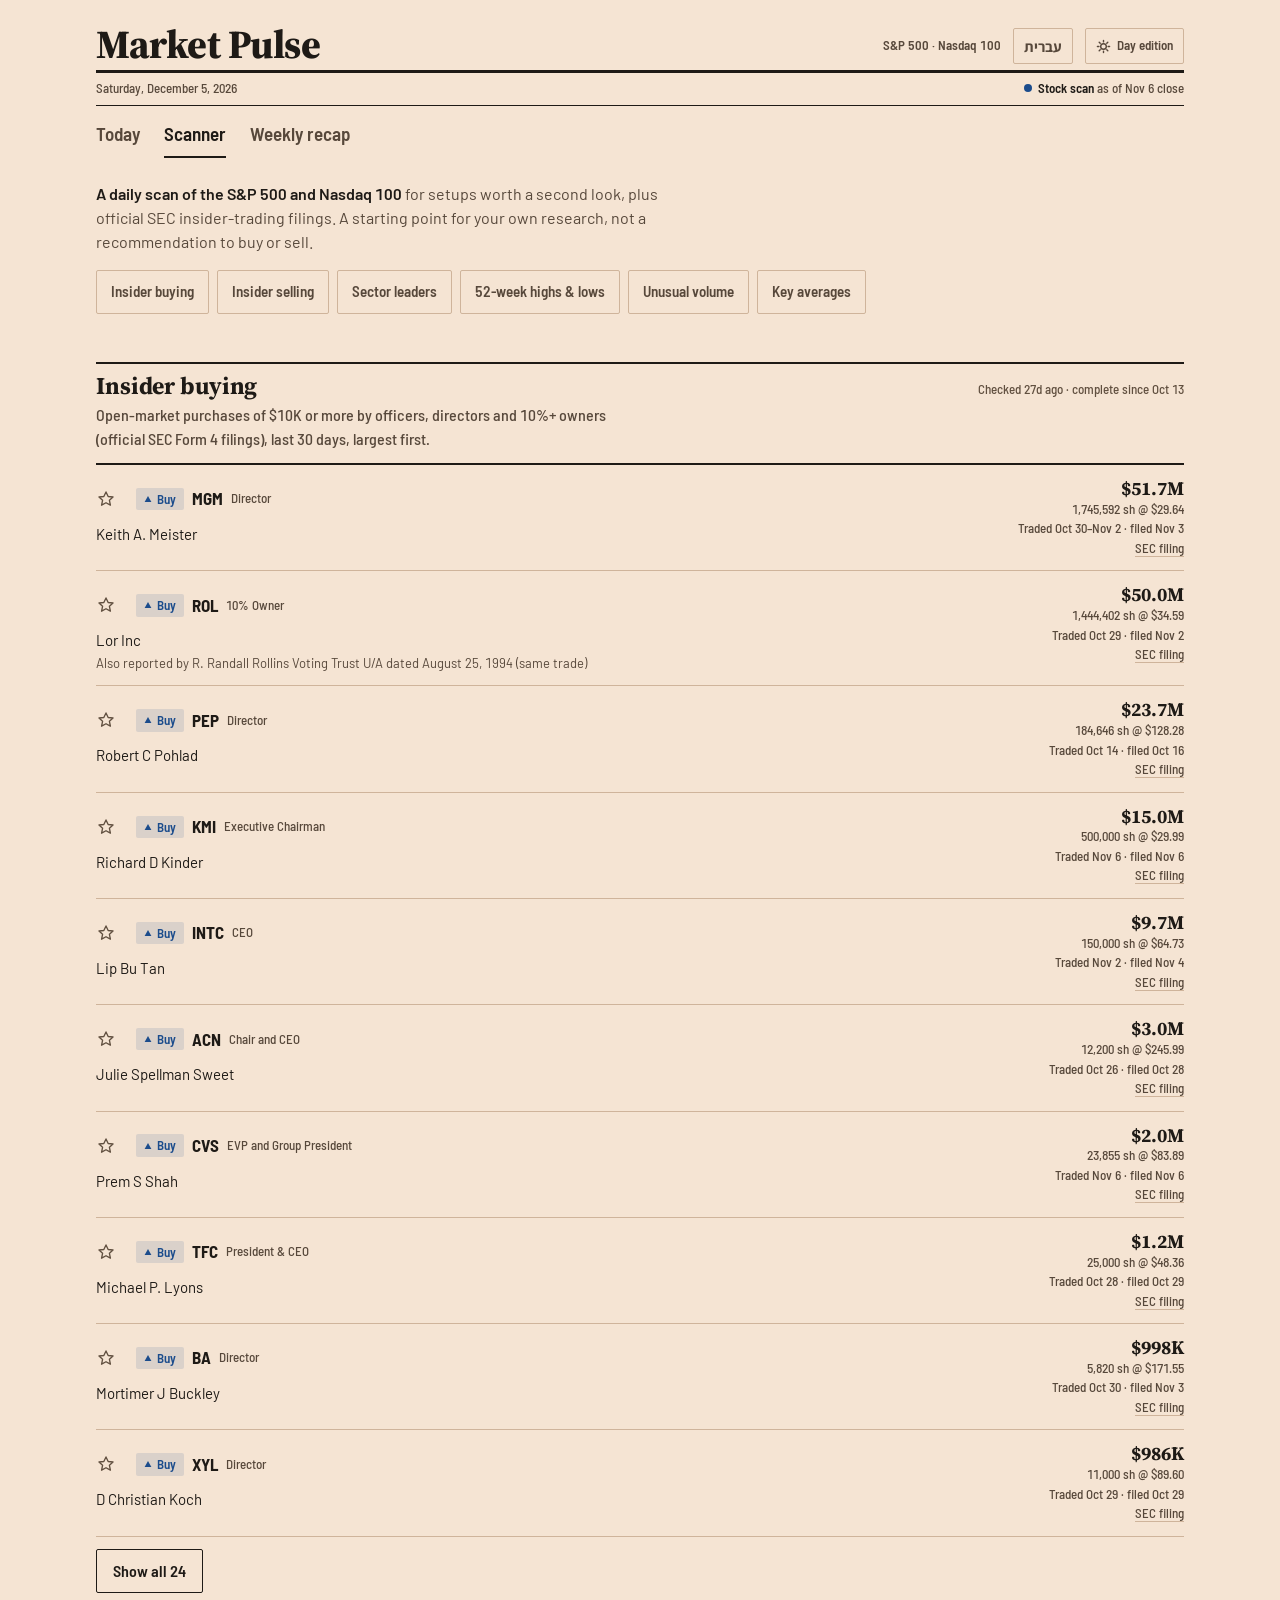
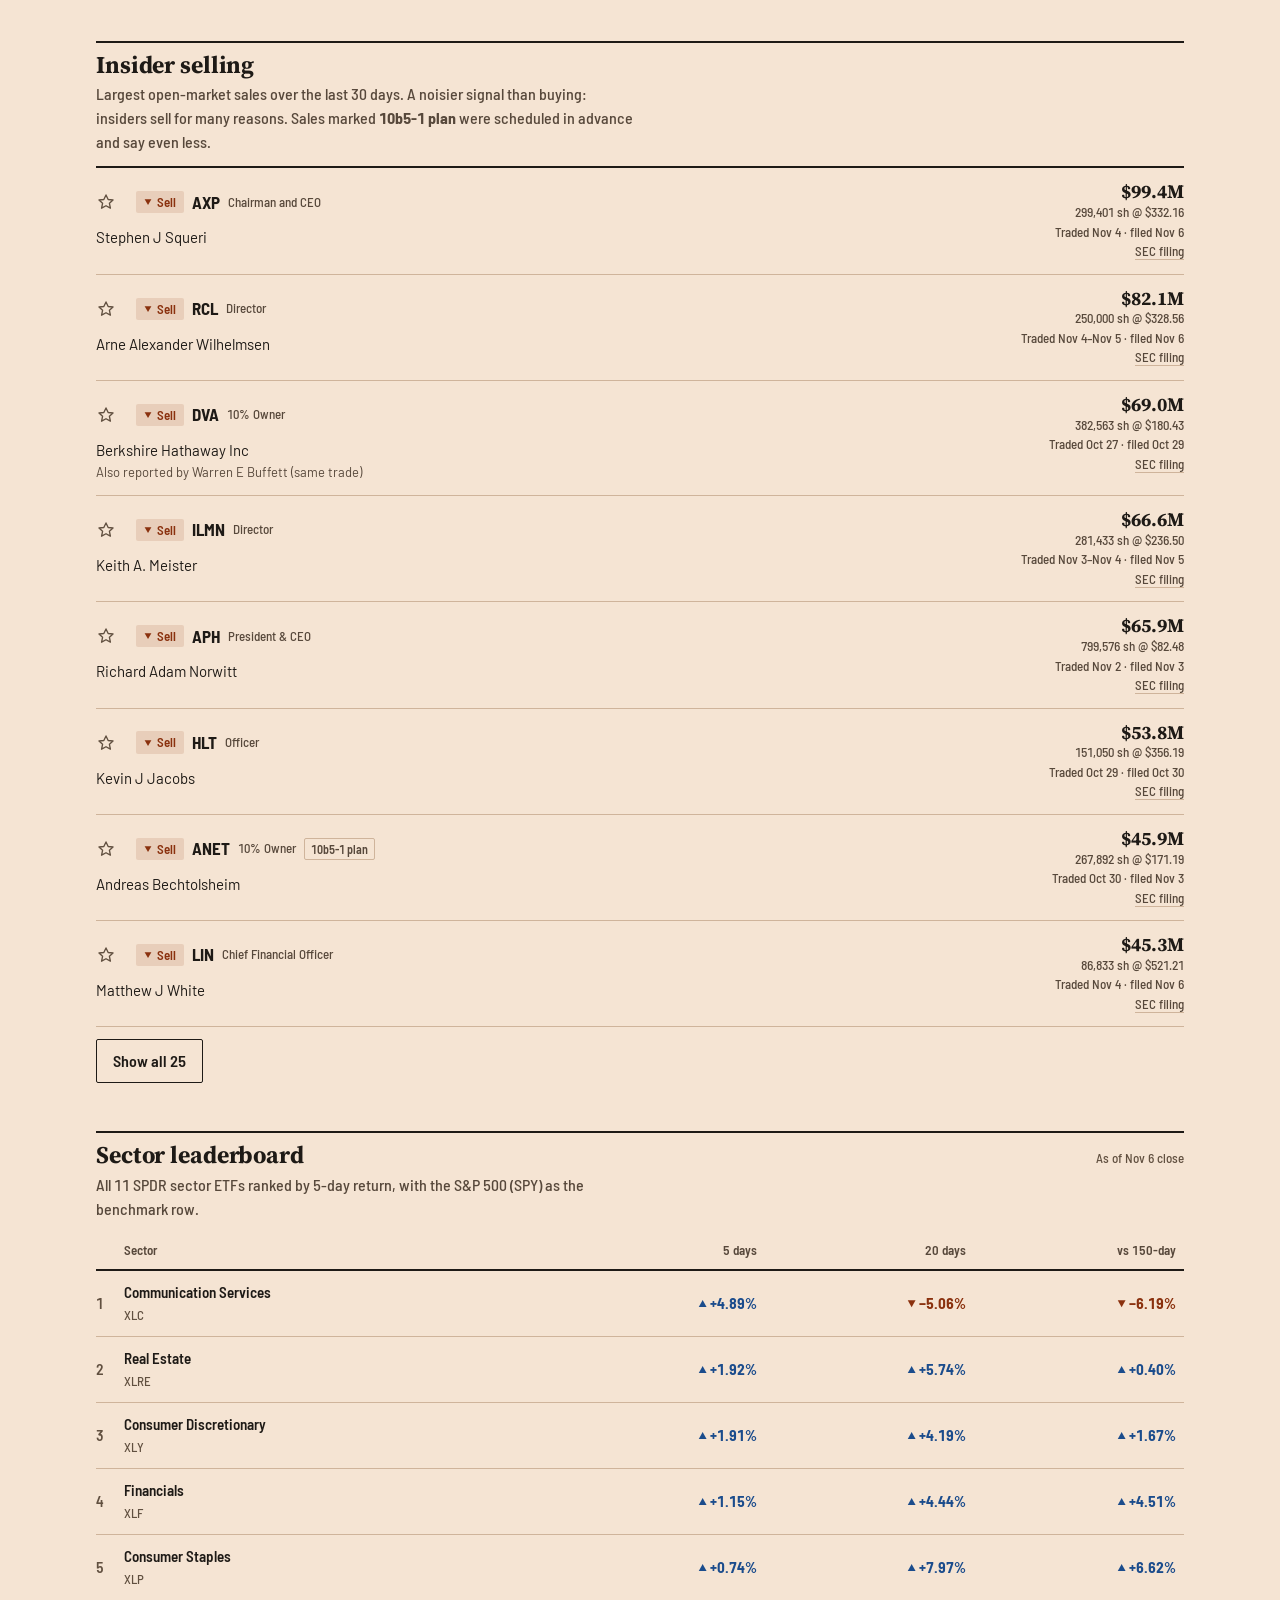
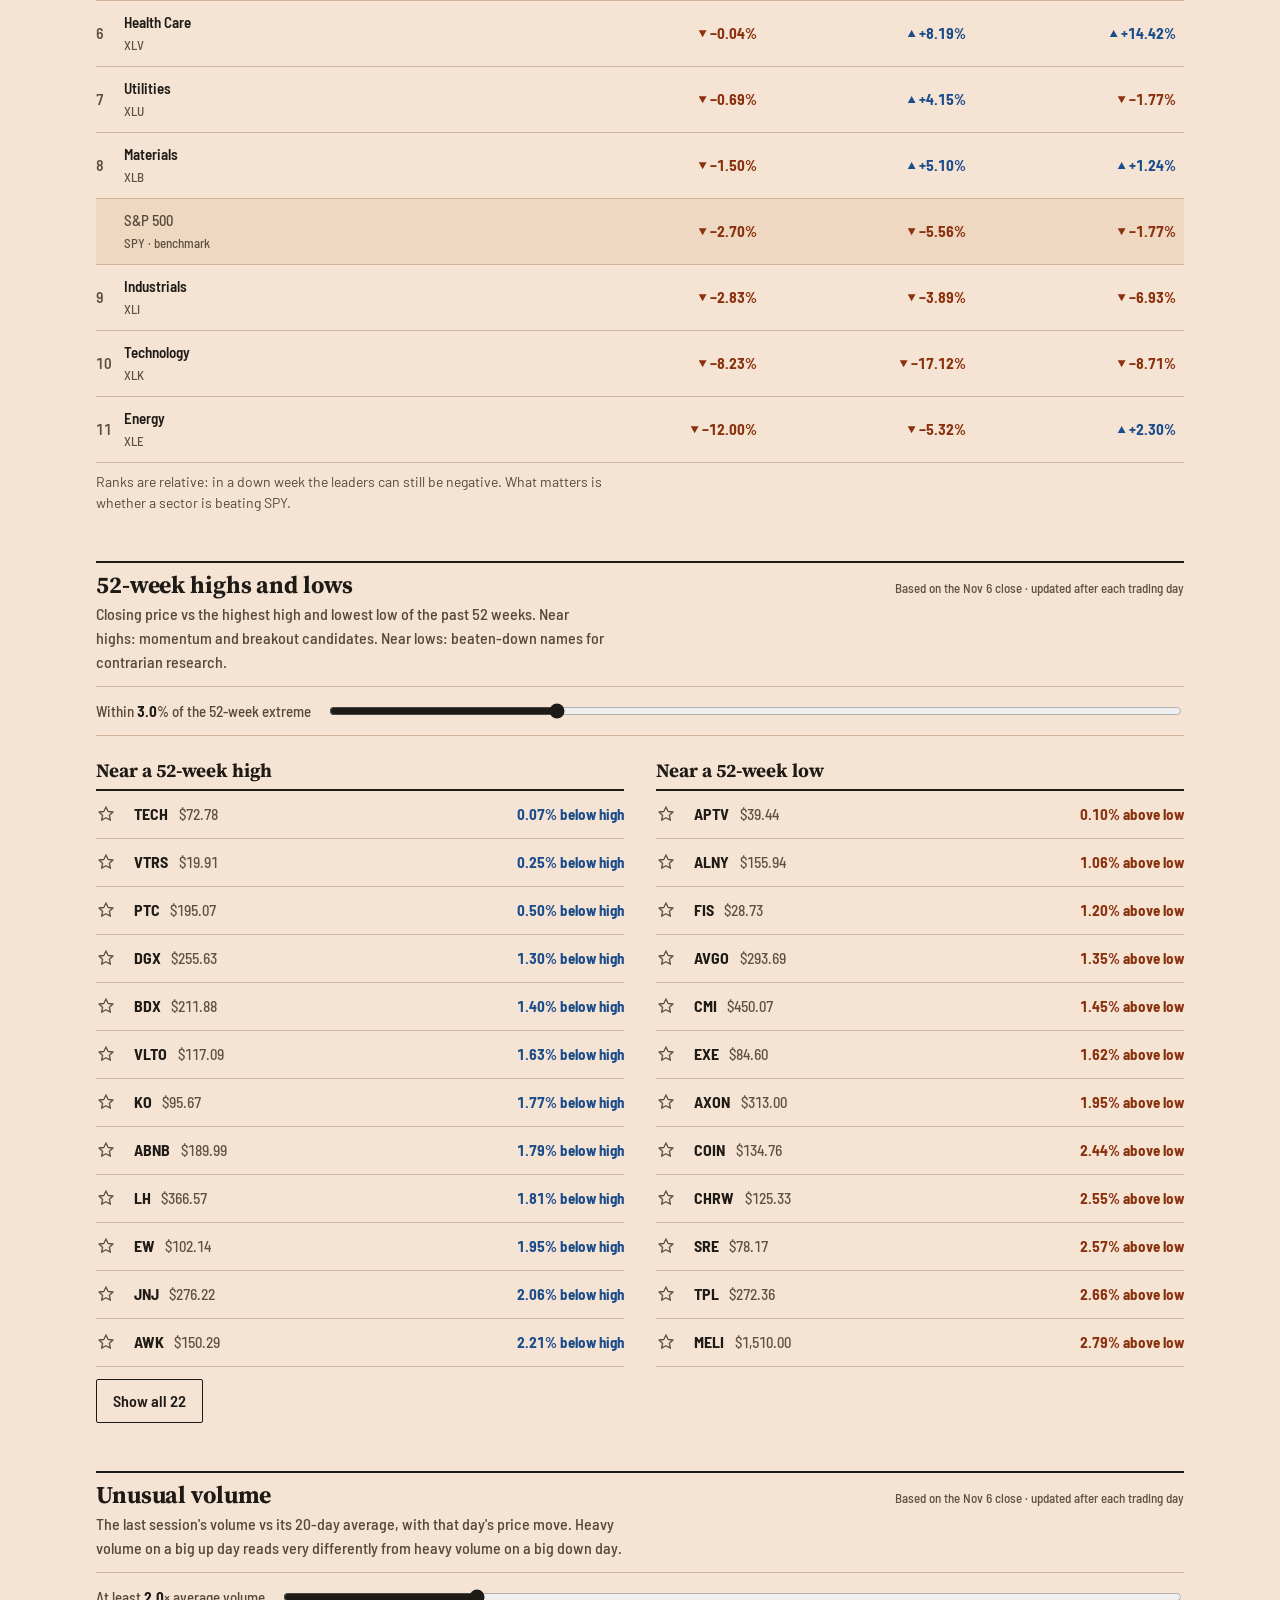
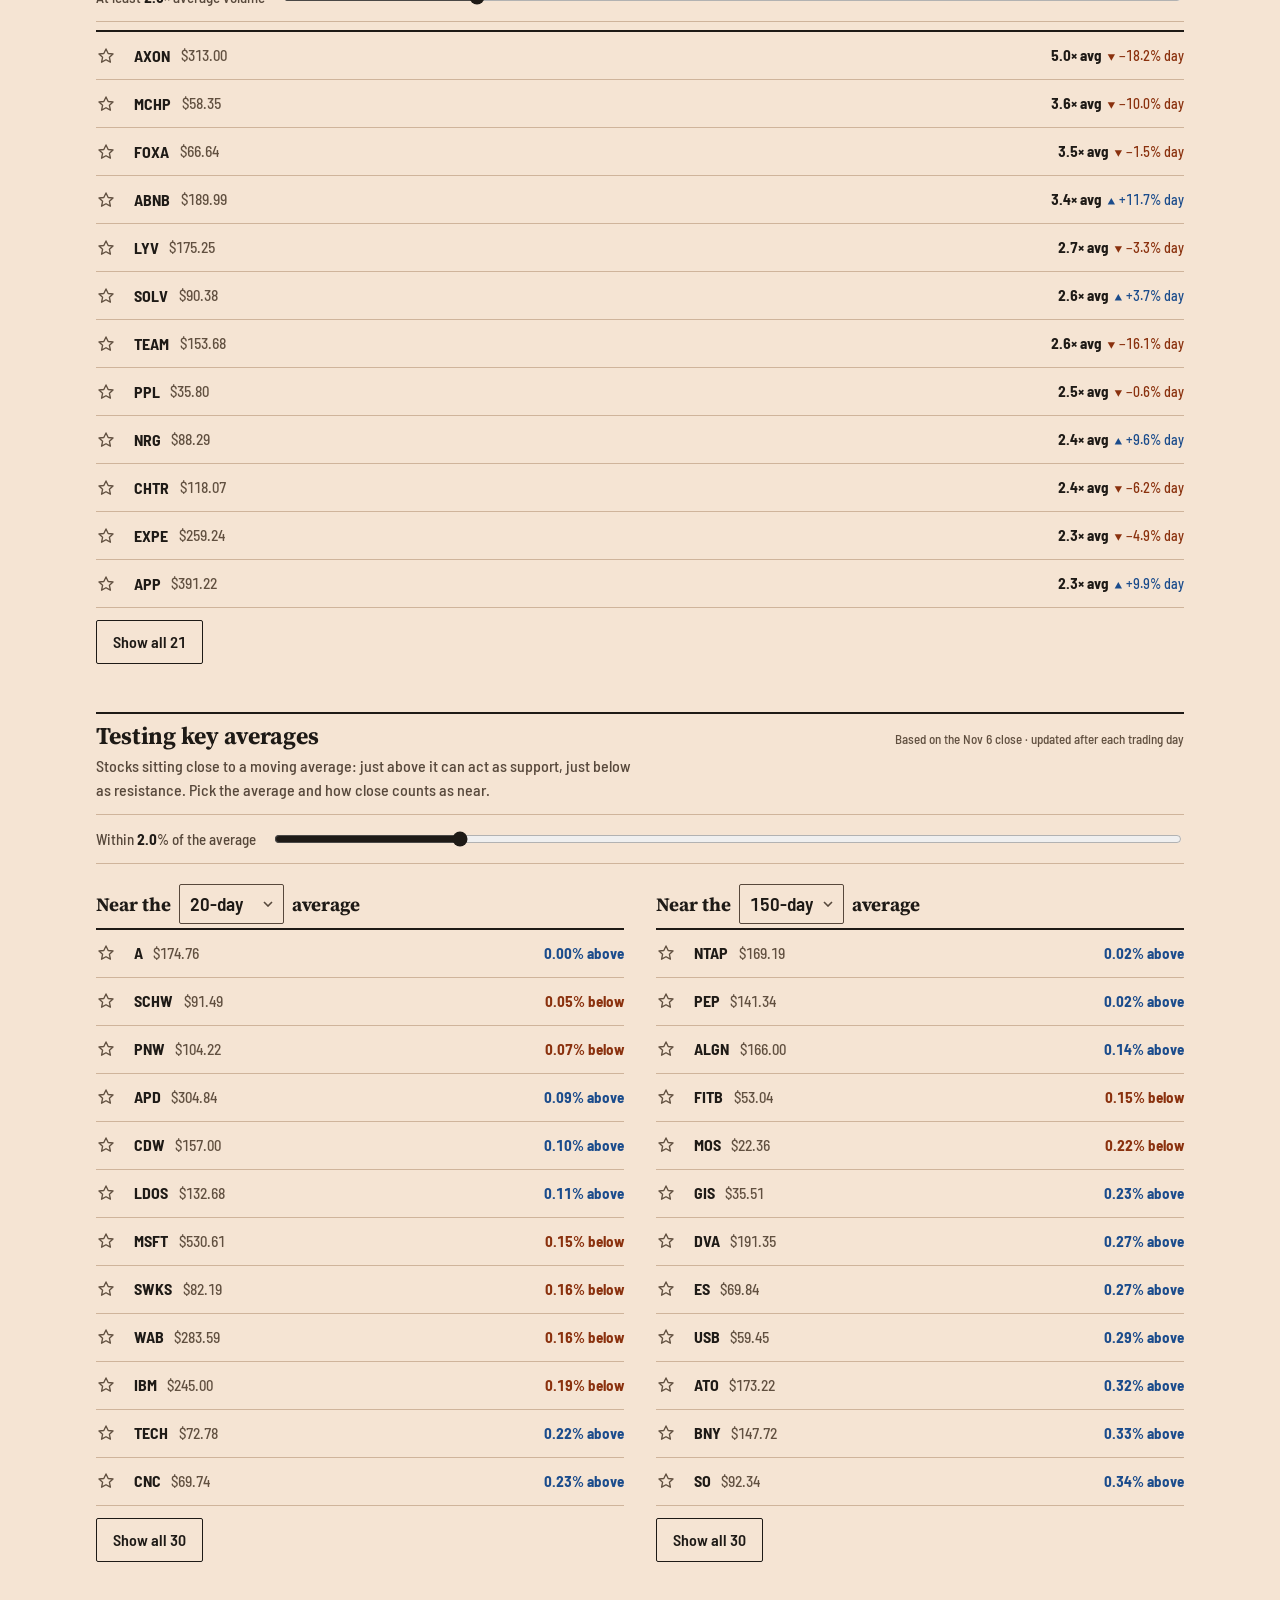
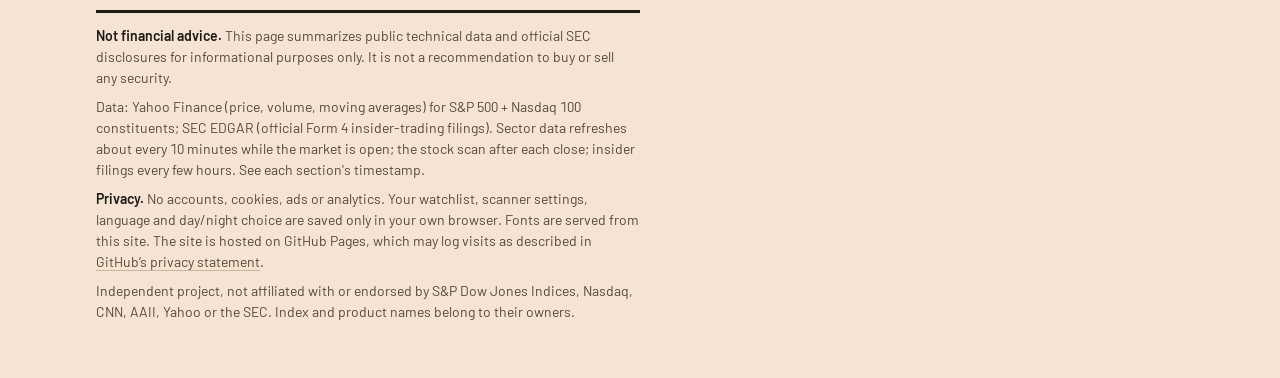
==== commit 67b65881: "Add a Hebrew edition with a language switch A language button beside the day/night button switches t" ====
--- a/opportunity.html
+++ b/opportunity.html
@@ -3,17 +3,17 @@
 <head>
 <meta charset="utf-8" />
 <meta name="viewport" content="width=device-width, initial-scale=1, viewport-fit=cover" />
-<title>Scanner — Market Pulse</title>
-<meta name="description" content="Insider buying and selling, sector leaders, 52-week highs and lows, volume surges and moving-average tests across the S&P 500 + Nasdaq 100." />
+<title data-he="סורק — Market Pulse">Scanner — Market Pulse</title>
+<meta name="description" content="Insider buying and selling, sector leaders, 52-week highs and lows, volume surges and moving-average tests across the S&P 500 + Nasdaq 100." data-he="קניות ומכירות של בעלי עניין, סקטורים מובילים, שיאים ושפלים של 52 שבועות, זינוקים במחזור המסחר ומניות שבוחנות ממוצעים נעים, במניות S&amp;P 500 ונאסד״ק 100." />
 <link rel="manifest" href="manifest.json" />
 <link rel="icon" href="icons/icon-192.png" />
 <link rel="apple-touch-icon" href="icons/icon-192.png" />
 <meta name="theme-color" content="#F5E4D3" media="(prefers-color-scheme: light)" />
 <meta name="theme-color" content="#17130F" media="(prefers-color-scheme: dark)" />
 <meta name="apple-mobile-web-app-capable" content="yes" />
-<link rel="stylesheet" href="assets/fonts.css">
-<link rel="stylesheet" href="assets/mp.css?v=2" />
-<script src="assets/mp.js?v=2"></script>
+<link rel="stylesheet" href="assets/fonts.css?v=2">
+<link rel="stylesheet" href="assets/mp.css?v=3" />
+<script src="assets/mp.js?v=3"></script>
 <style>
   .intro { font-size: var(--step-0); color: var(--ink-2); max-width: var(--measure); margin: 0 0 var(--space-4); }
   .intro strong { color: var(--ink); }
@@ -33,17 +33,17 @@
   .row { display: flex; align-items: center; justify-content: space-between; gap: var(--space-3); min-height: 48px; border-bottom: 1px solid var(--rule); font-family: var(--cond); font-size: 0.9375rem; }
   .row .left { display: flex; align-items: center; gap: 6px; min-width: 0; }
   .row .sym { font-weight: 700; font-size: 1rem; letter-spacing: 0.01em; }
-  .row .price { color: var(--ink-3); font-weight: 500; margin-left: 4px; }
-  .row .metric { font-weight: 700; text-align: right; }
+  .row .price { color: var(--ink-3); font-weight: 500; margin-inline-start: 4px; }
+  .row .metric { font-weight: 700; text-align: end; }
   .metric.up { color: var(--opp); }
   .metric.down { color: var(--cau); }
   .metric.neutral { color: var(--ink); }
-  .metric .chg { font-weight: 500; font-size: 0.875rem; margin-left: 6px; }
+  .metric .chg { font-weight: 500; font-size: 0.875rem; margin-inline-start: 6px; }
   .metric .chg.up { color: var(--opp); }
   .metric .chg.down { color: var(--cau); }
   .empty-note { font-family: var(--cond); font-weight: 500; color: var(--ink-2); padding: var(--space-3) 0; border-bottom: 1px solid var(--rule); }
 
-  .star-btn { display: inline-flex; align-items: center; justify-content: center; width: 44px; height: 44px; margin-left: -12px; background: none; border: none; border-radius: var(--radius); color: var(--ink-3); cursor: pointer; flex: none; }
+  .star-btn { display: inline-flex; align-items: center; justify-content: center; width: 44px; height: 44px; margin-inline-start: -12px; background: none; border: none; border-radius: var(--radius); color: var(--ink-3); cursor: pointer; flex: none; }
   .star-btn svg { width: 18px; height: 18px; }
   @media (hover: hover) { .star-btn:hover { color: var(--ink); } }
   .star-btn.active { color: var(--ink); }
@@ -55,7 +55,7 @@
   .filing .role { font-family: var(--cond); font-weight: 500; font-size: var(--step--1); color: var(--ink-2); }
   .filing .who { font-size: 0.9375rem; margin-top: 2px; }
   .filing .others { font-size: var(--step--1); color: var(--ink-2); margin-top: 2px; }
-  .filing .right { text-align: right; font-family: var(--cond); }
+  .filing .right { text-align: end; font-family: var(--cond); }
   .filing .value { font-family: var(--serif); font-weight: 700; font-size: var(--step-1); line-height: 1.2; }
   .filing .detail { font-weight: 500; font-size: var(--step--1); color: var(--ink-2); }
   .filing .detail a { color: var(--ink-2); }
@@ -63,7 +63,7 @@
   @media (pointer: coarse) { .filing .detail a { display: inline-block; padding: 12px 8px; margin: -12px -8px; } }
   @media (max-width: 560px) {
     .filing { grid-template-columns: minmax(0, 1fr); }
-    .filing .right { text-align: left; display: flex; flex-wrap: wrap; align-items: baseline; gap: 2px 10px; }
+    .filing .right { text-align: start; display: flex; flex-wrap: wrap; align-items: baseline; gap: 2px 10px; }
   }
   .plan { font-family: var(--cond); font-weight: 600; font-size: 0.75rem; color: var(--ink-2); border: 1px solid var(--rule); border-radius: var(--radius); padding: 1px 6px; white-space: nowrap; }
   .more { margin-top: var(--space-3); }
@@ -71,19 +71,19 @@
   /* Sector leaderboard */
   .table-wrap { overflow-x: auto; -webkit-overflow-scrolling: touch; }
   .sector-table { width: 100%; border-collapse: collapse; font-family: var(--cond); font-size: 0.9375rem; }
-  .sector-table th { text-align: left; font-weight: 600; font-size: var(--step--1); color: var(--ink-2); padding: var(--space-2) var(--space-2) var(--space-2) 0; border-bottom: 2px solid var(--ink); white-space: nowrap; }
-  .sector-table td { padding: 10px var(--space-2) 10px 0; border-bottom: 1px solid var(--rule); }
+  .sector-table th { text-align: start; font-weight: 600; font-size: var(--step--1); color: var(--ink-2); padding-block: var(--space-2); padding-inline: 0 var(--space-2); border-bottom: 2px solid var(--ink); white-space: nowrap; }
+  .sector-table td { padding-block: 10px; padding-inline: 0 var(--space-2); border-bottom: 1px solid var(--rule); }
   .sector-table .rank { color: var(--ink-3); width: 28px; font-weight: 600; }
   .sector-table .name { font-weight: 600; }
   .sector-table .sym { color: var(--ink-3); font-weight: 500; font-size: var(--step--1); }
-  .sector-table .num { font-weight: 700; text-align: right; white-space: nowrap; }
+  .sector-table .num { font-weight: 700; text-align: end; white-space: nowrap; }
   .num.up { color: var(--opp); }
   .num.down { color: var(--cau); }
   .sector-table tr.benchmark td { background: var(--paper-2); }
   .sector-table tr.benchmark .name { font-weight: 500; color: var(--ink-2); }
   @media (max-width: 380px) {
     .sector-table { font-size: var(--step--1); }
-    .sector-table th, .sector-table td { padding-right: 5px; }
+    .sector-table th, .sector-table td { padding-inline-end: 5px; }
     .sector-table .rank { width: 18px; }
   }
   .sector-note { font-size: 0.875rem; color: var(--ink-2); margin-top: var(--space-2); max-width: var(--measure); }
@@ -94,116 +94,118 @@
 
 <header class="mast">
   <a class="brand" href="index.html">Market Pulse</a>
-  <div class="mast-side"><span>S&amp;P 500 · Nasdaq 100</span><button class="theme-btn" id="theme-btn" type="button">Edition</button></div>
+  <div class="mast-side"><span data-he="S&amp;P 500 · נאסד״ק 100">S&amp;P 500 · Nasdaq 100</span><button class="lang-btn" id="lang-btn" type="button"><span lang="he">עברית</span></button><button class="theme-btn" id="theme-btn" type="button">Edition</button></div>
 </header>
 <div class="dateline">
   <span id="today-date"></span>
-  <span id="updated-badge"><span class="live-dot" id="updated-dot"></span><span id="updated-text">Loading…</span></span>
+  <span id="updated-badge"><span class="live-dot" id="updated-dot"></span><span id="updated-text" data-he="טוען…">Loading…</span></span>
 </div>
-<nav class="tabs" aria-label="Sections">
-  <a href="index.html">Today</a>
-  <a href="opportunity.html" aria-current="page">Scanner</a>
-  <a href="weekly.html">Weekly recap</a>
+<nav class="tabs" aria-label="Sections" data-he-label="מדורים">
+  <a href="index.html" data-he="היום">Today</a>
+  <a href="opportunity.html" aria-current="page" data-he="סורק">Scanner</a>
+  <a href="weekly.html" data-he="סיכום שבועי">Weekly recap</a>
 </nav>
 
-<h1 class="visually-hidden">Scanner</h1>
-<p class="intro"><strong>A daily scan of the S&amp;P 500 and Nasdaq 100</strong> for setups worth a second look, plus official SEC insider-trading filings. A starting point for your own research, not a recommendation to buy or sell.</p>
-
-<nav class="jump" aria-label="Jump to a screen">
-  <a href="#watchlist" id="jump-watchlist" hidden>My watchlist</a>
-  <a href="#insider-buying">Insider buying</a>
-  <a href="#insider-selling">Insider selling</a>
-  <a href="#sectors">Sector leaders</a>
-  <a href="#highs-lows">52-week highs &amp; lows</a>
-  <a href="#volume">Unusual volume</a>
-  <a href="#averages">Key averages</a>
+<h1 class="visually-hidden" data-he="סורק">Scanner</h1>
+<p class="intro" data-he-html="<strong>סריקה יומית של מניות S&amp;amp;P 500 ונאסד״ק 100</strong> לאיתור מצבים ששווה לבחון שוב, וגם הדיווחים הרשמיים ל-SEC על מסחר של בעלי עניין. נקודת פתיחה למחקר שלכם, לא המלצה לקנות או למכור."><strong>A daily scan of the S&amp;P 500 and Nasdaq 100</strong> for setups worth a second look, plus official SEC insider-trading filings. A starting point for your own research, not a recommendation to buy or sell.</p>
+
+<nav class="jump" aria-label="Jump to a screen" data-he-label="מעבר לסריקה">
+  <a href="#watchlist" id="jump-watchlist" hidden data-he="רשימת המעקב שלי">My watchlist</a>
+  <a href="#insider-buying" data-he="קניות בעלי עניין">Insider buying</a>
+  <a href="#insider-selling" data-he="מכירות בעלי עניין">Insider selling</a>
+  <a href="#sectors" data-he="סקטורים מובילים">Sector leaders</a>
+  <a href="#highs-lows" data-he="שיאים ושפלים">52-week highs &amp; lows</a>
+  <a href="#volume" data-he="מחזור חריג">Unusual volume</a>
+  <a href="#averages" data-he="ממוצעים נעים">Key averages</a>
 </nav>
 
 <section class="section" id="watchlist" hidden>
-  <div class="section-head"><h2 class="h-section">My watchlist</h2><span class="asof">Saved on this device only, no account needed</span></div>
-  <p class="lede">Tap the star next to any ticker on this page to add or remove it here.</p>
+  <div class="section-head"><h2 class="h-section" data-he="רשימת המעקב שלי">My watchlist</h2><span class="asof" data-he="נשמרת רק במכשיר הזה, בלי צורך בחשבון">Saved on this device only, no account needed</span></div>
+  <p class="lede" data-he="הקישו על הכוכב שליד כל סימול בעמוד כדי להוסיף אותו לכאן או להסיר אותו.">Tap the star next to any ticker on this page to add or remove it here.</p>
   <div class="list" id="watchlist-card"></div>
 </section>
 
 <section class="section" id="insider-buying">
-  <div class="section-head"><h2 class="h-section">Insider buying</h2><span class="asof" id="asof-insiders"></span></div>
-  <p class="lede">Open-market purchases of $10K or more by officers, directors and 10%+ owners (official SEC Form 4 filings), last 30 days, largest first.</p>
+  <div class="section-head"><h2 class="h-section" data-he="קניות של בעלי עניין">Insider buying</h2><span class="asof" id="asof-insiders"></span></div>
+  <p class="lede" data-he="קניות בשוק הפתוח בהיקף של 10,000 דולר ומעלה, שביצעו נושאי משרה, דירקטורים ובעלי 10% ומעלה מהמניות (דיווחים רשמיים בטופס 4 ל-SEC), ב-30 הימים האחרונים, מהגדולה לקטנה.">Open-market purchases of $10K or more by officers, directors and 10%+ owners (official SEC Form 4 filings), last 30 days, largest first.</p>
   <div class="list" id="insider-buys-card"></div>
 </section>
 
 <section class="section" id="insider-selling">
-  <div class="section-head"><h2 class="h-section">Insider selling</h2></div>
-  <p class="lede">Largest open-market sales over the last 30 days. A noisier signal than buying: insiders sell for many reasons. Sales marked <b>10b5-1 plan</b> were scheduled in advance and say even less.</p>
+  <div class="section-head"><h2 class="h-section" data-he="מכירות של בעלי עניין">Insider selling</h2></div>
+  <p class="lede" data-he-html="המכירות הגדולות בשוק הפתוח ב-30 הימים האחרונים. אות רועש יותר מקניות: בעלי עניין מוכרים מסיבות רבות. מכירות שמסומנות <b>תוכנית 10b5-1</b> תוזמנו מראש, ואומרות עוד פחות.">Largest open-market sales over the last 30 days. A noisier signal than buying: insiders sell for many reasons. Sales marked <b>10b5-1 plan</b> were scheduled in advance and say even less.</p>
   <div class="list" id="insider-sells-card"></div>
 </section>
 
 <section class="section" id="sectors">
-  <div class="section-head"><h2 class="h-section">Sector leaderboard</h2><span class="asof" id="asof-sectors"></span></div>
-  <p class="lede">All 11 SPDR sector ETFs ranked by 5-day return, with the S&amp;P 500 (SPY) as the benchmark row.</p>
+  <div class="section-head"><h2 class="h-section" data-he="טבלת הסקטורים">Sector leaderboard</h2><span class="asof" id="asof-sectors"></span></div>
+  <p class="lede" data-he="כל 11 קרנות הסל הסקטוריאליות של SPDR, מדורגות לפי התשואה ב-5 ימים, עם ה-S&amp;P 500 (SPY) כשורת ייחוס.">All 11 SPDR sector ETFs ranked by 5-day return, with the S&amp;P 500 (SPY) as the benchmark row.</p>
   <div class="table-wrap"><table class="sector-table" id="sector-table"></table></div>
-  <p class="sector-note">Ranks are relative: in a down week the leaders can still be negative. What matters is whether a sector is beating SPY.</p>
+  <p class="sector-note" data-he="הדירוג יחסי: בשבוע של ירידות גם המובילים יכולים להיות בירידה. מה שחשוב הוא אם הסקטור מכה את SPY.">Ranks are relative: in a down week the leaders can still be negative. What matters is whether a sector is beating SPY.</p>
 </section>
 
 <section class="section" id="highs-lows">
-  <div class="section-head"><h2 class="h-section">52-week highs and lows</h2><span class="asof asof-scan"></span></div>
-  <p class="lede">Closing price vs the highest high and lowest low of the past 52 weeks. Near highs: momentum and breakout candidates. Near lows: beaten-down names for contrarian research.</p>
+  <div class="section-head"><h2 class="h-section" data-he="שיאים ושפלים של 52 שבועות">52-week highs and lows</h2><span class="asof asof-scan"></span></div>
+  <p class="lede" data-he="שער הנעילה ביחס לשיא ולשפל של 52 השבועות האחרונים. קרוב לשיא: מניות מומנטום ומועמדות לפריצה. קרוב לשפל: מניות שספגו מכה, למחקר בגישת נגד הזרם.">Closing price vs the highest high and lowest low of the past 52 weeks. Near highs: momentum and breakout candidates. Near lows: beaten-down names for contrarian research.</p>
   <div class="controls">
-    <label for="ctl-52w-pct">Within <b id="ctl-52w-pct-val">3.0</b>% of the 52-week extreme</label>
+    <label for="ctl-52w-pct" data-he-html="במרחק של עד <b id=&quot;ctl-52w-pct-val&quot;>3.0</b>% מהשיא או מהשפל">Within <b id="ctl-52w-pct-val">3.0</b>% of the 52-week extreme</label>
     <input type="range" id="ctl-52w-pct" min="0.5" max="10" step="0.5" value="3">
   </div>
   <div class="grid-2">
-    <div><h3 class="col-title">Near a 52-week high</h3><div class="list" id="hi52-list"></div></div>
-    <div><h3 class="col-title">Near a 52-week low</h3><div class="list" id="lo52-list"></div></div>
+    <div><h3 class="col-title" data-he="קרוב לשיא 52 שבועות">Near a 52-week high</h3><div class="list" id="hi52-list"></div></div>
+    <div><h3 class="col-title" data-he="קרוב לשפל 52 שבועות">Near a 52-week low</h3><div class="list" id="lo52-list"></div></div>
   </div>
 </section>
 
 <section class="section" id="volume">
-  <div class="section-head"><h2 class="h-section">Unusual volume</h2><span class="asof asof-scan"></span></div>
-  <p class="lede">The last session's volume vs its 20-day average, with that day's price move. Heavy volume on a big up day reads very differently from heavy volume on a big down day.</p>
+  <div class="section-head"><h2 class="h-section" data-he="מחזור מסחר חריג">Unusual volume</h2><span class="asof asof-scan"></span></div>
+  <p class="lede" data-he="מחזור המסחר ביום האחרון ביחס לממוצע של 20 הימים, לצד תנועת המחיר באותו יום. למחזור כבד ביום של עלייה חדה יש משמעות שונה מאוד מזו של מחזור כבד ביום של ירידה חדה.">The last session's volume vs its 20-day average, with that day's price move. Heavy volume on a big up day reads very differently from heavy volume on a big down day.</p>
   <div class="controls">
-    <label for="ctl-vol-ratio">At least <b id="ctl-vol-ratio-val">2.0</b>× average volume</label>
+    <label for="ctl-vol-ratio" data-he-html="לפחות פי <b id=&quot;ctl-vol-ratio-val&quot;>2.0</b> מהמחזור הממוצע">At least <b id="ctl-vol-ratio-val">2.0</b>× average volume</label>
     <input type="range" id="ctl-vol-ratio" min="1.2" max="5" step="0.1" value="2">
   </div>
   <div class="list" id="volume-list"></div>
 </section>
 
 <section class="section" id="averages">
-  <div class="section-head"><h2 class="h-section">Testing key averages</h2><span class="asof asof-scan"></span></div>
-  <p class="lede">Stocks sitting close to a moving average: just above it can act as support, just below as resistance. Pick the average and how close counts as near.</p>
+  <div class="section-head"><h2 class="h-section" data-he="מניות שבוחנות ממוצעים נעים">Testing key averages</h2><span class="asof asof-scan"></span></div>
+  <p class="lede" data-he="מניות שנסחרות קרוב לממוצע נע: מניה שנסחרת ממש מעל הממוצע עשויה למצוא בו תמיכה, ומניה שנסחרת ממש מתחתיו – התנגדות. בחרו את הממוצע ואת המרחק שנחשב קרוב.">Stocks sitting close to a moving average: just above it can act as support, just below as resistance. Pick the average and how close counts as near.</p>
   <div class="controls">
-    <label for="ctl-ma-pct">Within <b id="ctl-ma-pct-val">2.0</b>% of the average</label>
+    <label for="ctl-ma-pct" data-he-html="במרחק של עד <b id=&quot;ctl-ma-pct-val&quot;>2.0</b>% מהממוצע">Within <b id="ctl-ma-pct-val">2.0</b>% of the average</label>
     <input type="range" id="ctl-ma-pct" min="0.5" max="8" step="0.5" value="2">
   </div>
   <div class="grid-2">
-    <div><h3 class="col-title"><label for="ctl-ma-period-a">Near the</label> <select id="ctl-ma-period-a" class="select"></select> average</h3><div class="list" id="sma-list-a"></div></div>
-    <div><h3 class="col-title"><label for="ctl-ma-period-b">Near the</label> <select id="ctl-ma-period-b" class="select"></select> average</h3><div class="list" id="sma-list-b"></div></div>
+    <div><h3 class="col-title" data-he-html="<label for=&quot;ctl-ma-period-a&quot;>קרוב לממוצע</label> <select id=&quot;ctl-ma-period-a&quot; class=&quot;select&quot;></select>"><label for="ctl-ma-period-a">Near the</label> <select id="ctl-ma-period-a" class="select"></select> average</h3><div class="list" id="sma-list-a"></div></div>
+    <div><h3 class="col-title" data-he-html="<label for=&quot;ctl-ma-period-b&quot;>קרוב לממוצע</label> <select id=&quot;ctl-ma-period-b&quot; class=&quot;select&quot;></select>"><label for="ctl-ma-period-b">Near the</label> <select id="ctl-ma-period-b" class="select"></select> average</h3><div class="list" id="sma-list-b"></div></div>
   </div>
 </section>
 
 <footer class="footer">
-  <p><strong>Not financial advice.</strong> This page summarizes public technical data and official
+  <p data-he-html="<strong>אין באמור ייעוץ השקעות.</strong> העמוד מסכם נתונים טכניים פומביים ודיווחים רשמיים ל-SEC למטרות מידע בלבד. אין לראות בו המלצה לקנות או למכור נייר ערך כלשהו, ואין בו תחליף לייעוץ המותאם לנתונים ולצרכים של כל אדם."><strong>Not financial advice.</strong> This page summarizes public technical data and official
     SEC disclosures for informational purposes only. It is not a recommendation to buy or sell
     any security.</p>
-  <p>Data: Yahoo Finance (price, volume, moving averages) for S&amp;P 500 + Nasdaq 100 constituents;
+  <p data-he="מקורות: Yahoo Finance (מחיר, מחזור מסחר, ממוצעים נעים) למניות S&amp;P 500 ונאסד״ק 100; SEC EDGAR (דיווחים רשמיים בטופס 4 על מסחר של בעלי עניין). נתוני הסקטורים מתעדכנים בערך כל 10 דקות בזמן המסחר, סריקת המניות אחרי כל נעילה, ודיווחי בעלי העניין כל כמה שעות. ליד כל אזור מצוין מועד העדכון שלו.">Data: Yahoo Finance (price, volume, moving averages) for S&amp;P 500 + Nasdaq 100 constituents;
     SEC EDGAR (official Form 4 insider-trading filings). Sector data refreshes about every 10 minutes
     while the market is open; the stock scan after each close; insider filings every few hours. See
     each section's timestamp.</p>
-  <p><strong>Privacy.</strong> No accounts, cookies, ads or analytics. Your watchlist, scanner settings and day/night choice are saved only in your own browser. Fonts are served from this site. The site is hosted on GitHub Pages, which may log visits as described in <a href="https://docs.github.com/en/site-policy/privacy-policies/github-general-privacy-statement" rel="noopener noreferrer">GitHub’s privacy statement</a>.</p>
-  <p>Independent project, not affiliated with or endorsed by S&amp;P Dow Jones Indices, Nasdaq, CNN, AAII, Yahoo or the SEC. Index and product names belong to their owners.</p>
+  <p data-he-html="<strong>פרטיות.</strong> אין כאן חשבונות משתמש, עוגיות, פרסומות או כלי אנליטיקה. רשימת המעקב, הגדרות הסורק, השפה ובחירת מהדורת היום או הלילה נשמרות רק בדפדפן שלכם. הגופנים נטענים מהאתר עצמו. האתר מאוחסן בשירות GitHub Pages, שעשוי לתעד ביקורים כמתואר ב<a href=&quot;https://docs.github.com/en/site-policy/privacy-policies/github-general-privacy-statement&quot; rel=&quot;noopener noreferrer&quot;>הצהרת הפרטיות של GitHub</a>."><strong>Privacy.</strong> No accounts, cookies, ads or analytics. Your watchlist, scanner settings, language and day/night choice are saved only in your own browser. Fonts are served from this site. The site is hosted on GitHub Pages, which may log visits as described in <a href="https://docs.github.com/en/site-policy/privacy-policies/github-general-privacy-statement" rel="noopener noreferrer">GitHub’s privacy statement</a>.</p>
+  <p data-he="פרויקט עצמאי, שאינו קשור ל-S&amp;P Dow Jones Indices, ל-Nasdaq, ל-CNN, ל-AAII, ל-Yahoo או ל-SEC ואינו מאושר על ידם. שמות המדדים והמוצרים שייכים לבעליהם.">Independent project, not affiliated with or endorsed by S&amp;P Dow Jones Indices, Nasdaq, CNN, AAII, Yahoo or the SEC. Index and product names belong to their owners.</p>
 </footer>
 </div>
 
 <script>
+window.MP_APPLY();   // Hebrew page text first, so the code below finds the final elements
 const $ = (sel) => document.querySelector(sel);
 const $$ = (sel) => document.querySelectorAll(sel);
 const esc = (s) => String(s ?? "").replace(/[&<>"']/g, (c) => ({ "&": "&amp;", "<": "&lt;", ">": "&gt;", '"': "&quot;", "'": "&#39;" }[c]));
 const num = (v) => (typeof v === "number" && Number.isFinite(v) ? v : null);
 const MARK = window.MP_MARK;
+const L = window.MP_L, BIDI = window.MP_BIDI;
 
 function fmtPct(v, digits = 2) {
   v = num(v);
   if (v === null) return "—";
-  return `${v > 0 ? "+" : ""}${v.toFixed(digits)}%`;
+  return BIDI(`${v > 0 ? "+" : v < 0 ? "−" : ""}${Math.abs(v).toFixed(digits)}%`);
 }
 const upDown = (v) => (num(v) === null || v === 0 ? "" : v > 0 ? "up" : "down");
 const markFor = (v) => (num(v) === null || v === 0 ? "" : v > 0 ? MARK.up : MARK.down);
@@ -219,21 +221,9 @@
   v = num(v);
   return v === null ? "—" : "$" + v.toLocaleString("en-US", { minimumFractionDigits: 2, maximumFractionDigits: 2 });
 }
-function timeAgo(iso) {
-  const t = iso ? Date.parse(iso) : NaN;
-  if (!Number.isFinite(t)) return "no data yet";
-  const min = Math.round((Date.now() - t) / 60000);
-  if (min < 1) return "just now";
-  if (min < 60) return `${min}m ago`;
-  const h = Math.floor(min / 60);
-  if (h < 24) return `${h}h ${min % 60}m ago`;
-  return `${Math.floor(h / 24)}d ago`;
-}
-function fmtDay(isoDate) {
-  if (!isoDate || !/^\d{4}-\d{2}-\d{2}/.test(isoDate)) return "—";
-  const [y, m, d] = isoDate.slice(0, 10).split("-").map(Number);
-  return new Date(Date.UTC(y, m - 1, d)).toLocaleDateString("en-US", { month: "short", day: "numeric", timeZone: "UTC" });
-}
+// "5m ago" / "לפני 5 דק׳" and "Sep 29" / "29 בספט׳" (shared, in mp.js)
+const timeAgo = window.MP_AGO;
+const fmtDay = (isoDate) => window.MP_DAY(isoDate);
 async function loadJSON(path) {
   try {
     const res = await fetch(path + "?t=" + Date.now(), { cache: "no-store" });
@@ -261,7 +251,7 @@
 function starButton(sym) {
   if (!sym) return "";
   const active = watchlist.has(sym);
-  return `<button class="star-btn ${active ? "active" : ""}" type="button" data-sym="${esc(sym)}" aria-pressed="${active}" aria-label="Watch ${esc(sym)}">${STAR(active)}</button>`;
+  return `<button class="star-btn ${active ? "active" : ""}" type="button" data-sym="${esc(sym)}" aria-pressed="${active}" aria-label="${L("Watch", "מעקב אחר")} ${esc(sym)}">${STAR(active)}</button>`;
 }
 
 function stockRow(sym, price, metricHTML, cls = "neutral") {
@@ -277,7 +267,7 @@
   if (!items || !items.length) { el.innerHTML = `<div class="empty-note">${esc(emptyMsg)}</div>`; return; }
   const shown = limit && items.length > limit ? items.slice(0, limit) : items;
   el.innerHTML = shown.map(formatFn).join("") + (shown.length < items.length
-    ? `<div class="more"><button class="btn" type="button" data-more="${esc(containerId)}">Show all ${items.length}</button></div>` : "");
+    ? `<div class="more"><button class="btn" type="button" data-more="${esc(containerId)}">${L(`Show all ${items.length}`, `הצגת כל ה-${items.length}`)}</button></div>` : "");
   if (shown.length < items.length) {
     el.querySelector("[data-more]").addEventListener("click", () => renderList(containerId, items, formatFn, emptyMsg, 0));
   }
@@ -287,30 +277,32 @@
 function secLink(t) {
   if (!t.cik || !t.accession) return "";
   const acc = String(t.accession);
-  return `<a href="https://www.sec.gov/Archives/edgar/data/${encodeURIComponent(t.cik)}/${acc.replace(/-/g, "")}/${encodeURIComponent(acc)}-index.htm" target="_blank" rel="noopener">SEC filing</a>`;
+  return `<a href="https://www.sec.gov/Archives/edgar/data/${encodeURIComponent(t.cik)}/${acc.replace(/-/g, "")}/${encodeURIComponent(acc)}-index.htm" target="_blank" rel="noopener">${L("SEC filing", "הדיווח ל-SEC")}</a>`;
 }
 
 function insiderRow(t) {
   const isBuy = t.action === "Buy";
   const others = Array.isArray(t.others) ? t.others : [];
-  const traded = t.date_first && t.date_first !== t.date ? `${fmtDay(t.date_first)}–${fmtDay(t.date)}` : fmtDay(t.date);
-  const when = t.filed ? `Traded ${traded} · filed ${fmtDay(t.filed)}` : (t.date ? `Traded ${fmtDay(t.date)}` : "");
+  const traded = t.date_first && t.date_first !== t.date
+    ? L(`${fmtDay(t.date_first)}–${fmtDay(t.date)}`, `${fmtDay(t.date_first)} עד ${fmtDay(t.date)}`) : fmtDay(t.date);
+  const when = t.filed ? L(`Traded ${traded} · filed ${fmtDay(t.filed)}`, `העסקה: ${traded} · הדיווח: ${fmtDay(t.filed)}`)
+    : (t.date ? L(`Traded ${fmtDay(t.date)}`, `העסקה: ${fmtDay(t.date)}`) : "");
   return `
   <div class="filing">
     <div>
       <div class="top">
         ${starButton(t.symbol)}
-        <span class="chip ${isBuy ? "buy" : "sell"}">${isBuy ? MARK.up + "Buy" : MARK.down + "Sell"}</span>
-        <span class="sym" ${t.security ? `title="${esc(t.security)} shares of ${esc(t.symbol)}"` : ""}>${esc(t.security || t.symbol || "—")}</span>
-        <span class="role">${esc(t.role || "")}</span>
-        ${t.plan ? `<span class="plan" title="Made under a pre-arranged Rule 10b5-1 trading plan">10b5-1 plan</span>` : ""}
+        <span class="chip ${isBuy ? "buy" : "sell"}">${isBuy ? MARK.up + L("Buy", "קנייה") : MARK.down + L("Sell", "מכירה")}</span>
+        <span class="sym" ${t.security ? `title="${esc(L(`${t.security} shares of ${t.symbol}`, `מניות ${t.security} של ${t.symbol}`))}"` : ""}>${esc(t.security || t.symbol || "—")}</span>
+        <span class="role">${esc(window.MP_ROLE(t.role || ""))}</span>
+        ${t.plan ? `<span class="plan" title="${L("Made under a pre-arranged Rule 10b5-1 trading plan", "בוצעה במסגרת תוכנית מסחר שנקבעה מראש, לפי כלל 10b5-1")}">${L("10b5-1 plan", "תוכנית 10b5-1")}</span>` : ""}
       </div>
-      <div class="who">${esc(t.insider || "Unknown")}</div>
-      ${others.length ? `<div class="others">Also reported by ${esc(others.slice(0, 2).join(", "))}${others.length > 2 ? ` +${others.length - 2} more` : ""} (same trade)</div>` : ""}
+      <div class="who">${esc(t.insider || L("Unknown", "לא ידוע"))}</div>
+      ${others.length ? `<div class="others">${L("Also reported by", "דווח גם על ידי")} ${esc(others.slice(0, 2).join(", "))}${others.length > 2 ? L(` +${others.length - 2} more`, ` ועוד ${others.length - 2}`) : ""} ${L("(same trade)", "(אותה עסקה)")}</div>` : ""}
     </div>
     <div class="right">
       <div class="value">${fmtMoney(t.value)}</div>
-      <div class="detail">${num(t.shares) ? Math.round(t.shares).toLocaleString("en-US") + " sh @ " + fmtPrice(t.price) : ""}</div>
+      <div class="detail">${num(t.shares) ? L(`${Math.round(t.shares).toLocaleString("en-US")} sh @ ${fmtPrice(t.price)}`, `${Math.round(t.shares).toLocaleString("en-US")} מניות במחיר ${fmtPrice(t.price)}`) : ""}</div>
       <div class="detail">${esc(when)}</div>
       <div class="detail">${secLink(t)}</div>
     </div>
@@ -331,7 +323,7 @@
 }
 
 (async function main() {
-  $("#updated-text").textContent = "Loading…";
+  $("#updated-text").textContent = L("Loading…", "טוען…");
   window.MP_JUMP($(".jump"));
 
   const [fast, opp, insiders] = await Promise.all([
@@ -343,11 +335,12 @@
   // Dateline badge: what the stock screens are based on.
   const scanDay = opp?.as_of || null;
   $("#updated-text").innerHTML = scanDay
-    ? `<b>Stock scan</b> as of ${esc(fmtDay(scanDay))} close`
-    : (opp?.generated_at ? `Stock scan updated ${esc(timeAgo(opp.generated_at))}` : "Waiting for the first data run");
+    ? L(`<b>Stock scan</b> as of ${esc(fmtDay(scanDay))} close`, `<b>סריקת המניות</b> נכון לנעילה של ${esc(fmtDay(scanDay))}`)
+    : (opp?.generated_at ? L(`Stock scan updated ${esc(timeAgo(opp.generated_at))}`, `סריקת המניות עודכנה ${esc(timeAgo(opp.generated_at))}`)
+      : L("Waiting for the first data run", "ממתין לעדכון הנתונים הראשון"));
   if (opp) $("#updated-dot").classList.add("live");
   $$(".asof-scan").forEach((el) => {
-    el.textContent = scanDay ? `Based on the ${fmtDay(scanDay)} close · updated after each trading day` : "";
+    el.textContent = scanDay ? L(`Based on the ${fmtDay(scanDay)} close · updated after each trading day`, `לפי הנעילה של ${fmtDay(scanDay)} · מתעדכן אחרי כל יום מסחר`) : "";
   });
 
   // ---------- Insiders ----------
@@ -355,20 +348,22 @@
   const sells = [...(insiders?.sells || [])].sort((a, b) => (b.value || 0) - (a.value || 0)).slice(0, 25);
   const windowDays = insiders?.window_days || 30;
   if (insiders) {
-    const covered = insiders.covered_from ? ` · complete since ${fmtDay(insiders.covered_from)}` : "";
-    $("#asof-insiders").textContent = `Checked ${timeAgo(insiders.generated_at)}${covered}`;
+    const covered = insiders.covered_from ? L(` · complete since ${fmtDay(insiders.covered_from)}`, ` · נתונים מלאים מאז ${fmtDay(insiders.covered_from)}`) : "";
+    $("#asof-insiders").textContent = L(`Checked ${timeAgo(insiders.generated_at)}`, `נבדק ${timeAgo(insiders.generated_at)}`) + covered;
   }
   renderList("insider-buys-card", buys, insiderRow,
-    `No open-market insider purchases at S&P 500 / Nasdaq-100 companies in the last ${windowDays} days.`, 10);
+    L(`No open-market insider purchases at S&P 500 / Nasdaq-100 companies in the last ${windowDays} days.`,
+      `לא דווחו קניות של בעלי עניין בשוק הפתוח בחברות S&P 500 ונאסד״ק 100 ב-${windowDays} הימים האחרונים.`), 10);
   renderList("insider-sells-card", sells, insiderRow,
-    `No open-market insider sales at S&P 500 / Nasdaq-100 companies in the last ${windowDays} days.`, 8);
+    L(`No open-market insider sales at S&P 500 / Nasdaq-100 companies in the last ${windowDays} days.`,
+      `לא דווחו מכירות של בעלי עניין בשוק הפתוח בחברות S&P 500 ונאסד״ק 100 ב-${windowDays} הימים האחרונים.`), 8);
 
   // ---------- Sector leaderboard (with SPY as the benchmark row) ----------
   {
     const rows = (fast?.sector_breakout || []).map((r) => ({ ...r }));
     const spy = fast?.spy;
     if (spy && rows.length) {
-      rows.push({ symbol: "SPY · benchmark", name: "S&P 500", benchmark: true, return_5d_pct: spy.return_5d_pct,
+      rows.push({ symbol: L("SPY · benchmark", "SPY · ייחוס"), name: "S&P 500", benchmark: true, return_5d_pct: spy.return_5d_pct,
         return_20d_pct: spy.return_20d_pct, distance_from_sma150_pct: spy.distance_from_sma150_pct });
     }
     rows.sort((a, b) => (num(b.return_5d_pct) ?? -999) - (num(a.return_5d_pct) ?? -999));
@@ -378,17 +373,17 @@
       if (!r.benchmark) rank++;
       return `<tr class="${r.benchmark ? "benchmark" : ""}">
         <td class="rank">${r.benchmark ? "" : rank}</td>
-        <td class="name">${esc(r.name)}<br><span class="sym">${esc(r.symbol)}</span></td>
+        <td class="name">${esc(r.benchmark ? r.name : window.MP_SECTOR(r.symbol, r.name))}<br><span class="sym">${esc(r.symbol)}</span></td>
         ${cell(r.return_5d_pct)}${cell(r.return_20d_pct)}${cell(r.distance_from_sma150_pct)}
       </tr>`;
     }).join("");
     $("#sector-table").innerHTML = rows.length ? `
-      <thead><tr><th scope="col"><span class="visually-hidden">Rank</span></th><th scope="col">Sector</th><th scope="col" style="text-align:right">5 days</th><th scope="col" style="text-align:right">20 days</th><th scope="col" style="text-align:right">vs 150-day</th></tr></thead>
-      <tbody>${tbody}</tbody>` : `<tbody><tr><td class="empty-note">No data yet.</td></tr></tbody>`;
+      <thead><tr><th scope="col"><span class="visually-hidden">${L("Rank", "דירוג")}</span></th><th scope="col">${L("Sector", "סקטור")}</th><th scope="col" style="text-align:end">${L("5 days", "5 ימים")}</th><th scope="col" style="text-align:end">${L("20 days", "20 ימים")}</th><th scope="col" style="text-align:end">${L("vs 150-day", "מול ממוצע 150")}</th></tr></thead>
+      <tbody>${tbody}</tbody>` : `<tbody><tr><td class="empty-note">${L("No data yet.", "אין עדיין נתונים.")}</td></tr></tbody>`;
     if (spy) {
       $("#asof-sectors").textContent = spy.in_session
-        ? `Live · updated ${timeAgo(fast.generated_at)}`
-        : `As of ${fmtDay(spy.date)} close`;
+        ? L(`Live · updated ${timeAgo(fast.generated_at)}`, `בזמן אמת · עודכן ${timeAgo(fast.generated_at)}`)
+        : L(`As of ${fmtDay(spy.date)} close`, `נכון לנעילה של ${fmtDay(spy.date)}`);
     }
   }
 
@@ -398,7 +393,7 @@
 
   const selA = $("#ctl-ma-period-a"), selB = $("#ctl-ma-period-b");
   [selA, selB].forEach((sel) => {
-    sel.innerHTML = periods.map((p) => `<option value="${p}">${p}-day</option>`).join("");
+    sel.innerHTML = periods.map((p) => `<option value="${p}">${L(`${p}-day`, `${p} ${+p > 10 ? "יום" : "ימים"}`)}</option>`).join("");
   });
   selA.value = periods.includes(String(settings.maPeriodA)) ? String(settings.maPeriodA) : "20";
   selB.value = periods.includes(String(settings.maPeriodB)) ? String(settings.maPeriodB) : "150";
@@ -410,7 +405,7 @@
   ctlVol.value = settings.volRatio; ctlVolVal.textContent = settings.volRatio.toFixed(1);
   ctlMa.value = settings.maPct; ctlMaVal.textContent = settings.maPct.toFixed(1);
 
-  const chgHTML = (v) => (num(v) === null ? "" : `<span class="chg ${upDown(v)}">${markFor(v)} ${fmtPct(v, 1)} day</span>`);
+  const chgHTML = (v) => (num(v) === null ? "" : `<span class="chg ${upDown(v)}">${markFor(v)} ${fmtPct(v, 1)} ${L("day", "ביום")}</span>`);
 
   function renderStockScreens() {
     const hi52 = stocks
@@ -418,24 +413,27 @@
       .sort((a, b) => a.dist_hi52_pct - b.dist_hi52_pct)
       .slice(0, 30);
     renderList("hi52-list", hi52,
-      (r) => stockRow(r.symbol, r.price, r.dist_hi52_pct === 0 ? "at the high" : `${r.dist_hi52_pct.toFixed(2)}% below high`, "up"),
-      `No stocks are within ${settings.w52Pct}% of their 52-week high. Widen the range above to see more.`, 12);
+      (r) => stockRow(r.symbol, r.price, r.dist_hi52_pct === 0 ? L("at the high", "בשיא") : L(`${r.dist_hi52_pct.toFixed(2)}% below high`, `${r.dist_hi52_pct.toFixed(2)}% מתחת לשיא`), "up"),
+      L(`No stocks are within ${settings.w52Pct}% of their 52-week high. Widen the range above to see more.`,
+        `אין מניות במרחק של עד ${settings.w52Pct}% משיא 52 השבועות שלהן. הרחיבו את הטווח שלמעלה כדי לראות עוד.`), 12);
 
     const lo52 = stocks
       .filter((s) => num(s.dist_lo52_pct) !== null && s.dist_lo52_pct <= settings.w52Pct)
       .sort((a, b) => a.dist_lo52_pct - b.dist_lo52_pct)
       .slice(0, 30);
     renderList("lo52-list", lo52,
-      (r) => stockRow(r.symbol, r.price, r.dist_lo52_pct === 0 ? "at the low" : `${r.dist_lo52_pct.toFixed(2)}% above low`, "down"),
-      `No stocks are within ${settings.w52Pct}% of their 52-week low. Widen the range above to see more.`, 12);
+      (r) => stockRow(r.symbol, r.price, r.dist_lo52_pct === 0 ? L("at the low", "בשפל") : L(`${r.dist_lo52_pct.toFixed(2)}% above low`, `${r.dist_lo52_pct.toFixed(2)}% מעל השפל`), "down"),
+      L(`No stocks are within ${settings.w52Pct}% of their 52-week low. Widen the range above to see more.`,
+        `אין מניות במרחק של עד ${settings.w52Pct}% משפל 52 השבועות שלהן. הרחיבו את הטווח שלמעלה כדי לראות עוד.`), 12);
 
     const volSurge = stocks
       .filter((s) => num(s.volume_ratio) !== null && s.volume_ratio >= settings.volRatio)
       .sort((a, b) => b.volume_ratio - a.volume_ratio)
       .slice(0, 30);
     renderList("volume-list", volSurge,
-      (r) => stockRow(r.symbol, r.price, `${r.volume_ratio.toFixed(1)}× avg${chgHTML(r.chg_1d_pct)}`, "neutral"),
-      `No stocks traded at ${settings.volRatio}× their average volume or more last session. Lower the threshold above to see more.`, 12);
+      (r) => stockRow(r.symbol, r.price, L(`${r.volume_ratio.toFixed(1)}× avg`, `פי ${r.volume_ratio.toFixed(1)} מהממוצע`) + chgHTML(r.chg_1d_pct), "neutral"),
+      L(`No stocks traded at ${settings.volRatio}× their average volume or more last session. Lower the threshold above to see more.`,
+        `אף מניה לא נסחרה ביום המסחר האחרון במחזור של פי ${settings.volRatio} מהממוצע או יותר. הורידו את הסף שלמעלה כדי לראות עוד.`), 12);
 
     [[selA.value, "sma-list-a"], [selB.value, "sma-list-b"]].forEach(([period, listId]) => {
       const near = stocks
@@ -448,9 +446,9 @@
         .slice(0, 30);
       renderList(listId, near,
         (r) => stockRow(r.symbol, r.price,
-          r.distPct >= 0 ? `${r.distPct.toFixed(2)}% above` : `${Math.abs(r.distPct).toFixed(2)}% below`,
+          r.distPct >= 0 ? L(`${r.distPct.toFixed(2)}% above`, `${r.distPct.toFixed(2)}% מעל`) : L(`${Math.abs(r.distPct).toFixed(2)}% below`, `${Math.abs(r.distPct).toFixed(2)}% מתחת`),
           r.distPct >= 0 ? "up" : "down"),
-        `No stocks are within ${settings.maPct}% of their ${period}-day average.`, 12);
+        L(`No stocks are within ${settings.maPct}% of their ${period}-day average.`, `אין מניות במרחק של עד ${settings.maPct}% מהממוצע הנע שלהן ל-${period} ${+period > 10 ? "יום" : "ימים"}.`), 12);
     });
   }
 
@@ -471,7 +469,7 @@
 
   if (!stocks.length) {
     ["hi52-list", "lo52-list", "volume-list", "sma-list-a", "sma-list-b"].forEach((id) => {
-      $("#" + id).innerHTML = `<div class="empty-note">No scan data yet. It arrives after the next market close.</div>`;
+      $("#" + id).innerHTML = `<div class="empty-note">${L("No scan data yet. It arrives after the next market close.", "אין עדיין נתוני סריקה. הם יגיעו אחרי הנעילה הבאה.")}</div>`;
     });
   } else {
     renderStockScreens();
@@ -490,14 +488,14 @@
       const hadBuy = allInsider.some((t) => t.symbol === sym && t.action === "Buy");
       const hadSell = allInsider.some((t) => t.symbol === sym && t.action === "Sell");
       const badge = hadBuy
-        ? `<span class="chip buy">${MARK.up}Insider buy</span>`
-        : hadSell ? `<span class="chip sell">${MARK.down}Insider sell</span>` : "";
+        ? `<span class="chip buy">${MARK.up}${L("Insider buy", "קניית בעל עניין")}</span>`
+        : hadSell ? `<span class="chip sell">${MARK.down}${L("Insider sell", "מכירת בעל עניין")}</span>` : "";
       if (!stock) {
         return `
         <div class="filing">
           <div>
             <div class="top">${starButton(sym)}<span class="sym">${esc(sym)}</span>${badge}</div>
-            <div class="who">Not in this scan's S&amp;P 500 / Nasdaq-100 universe</div>
+            <div class="who">${L("Not in this scan's S&amp;P 500 / Nasdaq-100 universe", "לא נכללת בסריקה (S&amp;P 500 ונאסד״ק 100)")}</div>
           </div>
         </div>`;
       }
@@ -507,11 +505,11 @@
       <div class="filing">
         <div>
           <div class="top">${starButton(sym)}<span class="sym">${esc(sym)}</span>${badge}</div>
-          <div class="who">${fmtPrice(stock.price)}${num(stock.chg_1d_pct) !== null ? ` (${fmtPct(stock.chg_1d_pct, 1)})` : ""}${dist50 !== null ? ` · ${fmtPct(dist50)} vs 50-day` : ""}</div>
+          <div class="who">${fmtPrice(stock.price)}${num(stock.chg_1d_pct) !== null ? ` (${fmtPct(stock.chg_1d_pct, 1)})` : ""}${dist50 !== null ? L(` · ${fmtPct(dist50)} vs 50-day`, ` · ${fmtPct(dist50)} מול ממוצע 50`) : ""}</div>
         </div>
         <div class="right">
-          <div class="detail">${num(stock.dist_hi52_pct) !== null ? `${stock.dist_hi52_pct.toFixed(1)}% below 52-week high` : ""}</div>
-          <div class="detail">${num(stock.volume_ratio) !== null ? `${stock.volume_ratio.toFixed(1)}× avg volume` : ""}</div>
+          <div class="detail">${num(stock.dist_hi52_pct) !== null ? L(`${stock.dist_hi52_pct.toFixed(1)}% below 52-week high`, `${stock.dist_hi52_pct.toFixed(1)}% מתחת לשיא 52 שבועות`) : ""}</div>
+          <div class="detail">${num(stock.volume_ratio) !== null ? L(`${stock.volume_ratio.toFixed(1)}× avg volume`, `מחזור פי ${stock.volume_ratio.toFixed(1)} מהממוצע`) : ""}</div>
         </div>
       </div>`;
     }).join("");
--- a/assets/fonts.css
+++ b/assets/fonts.css
@@ -1,5 +1,8 @@
-/* Self-hosted copies of Source Serif 4, Barlow and Barlow Semi Condensed (SIL Open Font License 1.1,
-   see assets/fonts/OFL.txt). Served from this site so visitors' browsers never contact Google. */
+/* Self-hosted copies of Source Serif 4, Barlow and Barlow Semi Condensed, plus Frank Ruhl Libre and
+   Assistant for Hebrew (SIL Open Font License 1.1, see assets/fonts/OFL.txt). Served from this site so
+   visitors' browsers never contact Google. The Hebrew files hold only Hebrew letters and marks: Latin
+   letters and digits in Hebrew text still come from the Latin faces, so numbers look the same in both
+   languages. Each Hebrew file is a variable font covering every weight the pages use. */
 /* latin-ext */
 @font-face {
   font-family: 'Barlow';
@@ -126,3 +129,21 @@
   src: url(fonts/SourceSerif4-400-800-latin.woff2) format('woff2');
   unicode-range: U+0000-00FF, U+0131, U+0152-0153, U+02BB-02BC, U+02C6, U+02DA, U+02DC, U+0304, U+0308, U+0329, U+2000-206F, U+20AC, U+2122, U+2191, U+2193, U+2212, U+2215, U+FEFF, U+FFFD;
 }
+/* hebrew: Frank Ruhl Libre, the classic Hebrew newspaper serif, pairs with Source Serif 4 */
+@font-face {
+  font-family: 'Frank Ruhl Libre';
+  font-style: normal;
+  font-weight: 300 900;
+  font-display: swap;
+  src: url(fonts/FrankRuhlLibre-300-900-hebrew.woff2) format('woff2');
+  unicode-range: U+0307-0308, U+0590-05FF, U+200C-2010, U+20AA, U+25CC, U+FB1D-FB4F;
+}
+/* hebrew: Assistant pairs with Barlow and Barlow Semi Condensed */
+@font-face {
+  font-family: 'Assistant';
+  font-style: normal;
+  font-weight: 200 800;
+  font-display: swap;
+  src: url(fonts/Assistant-200-800-hebrew.woff2) format('woff2');
+  unicode-range: U+0307-0308, U+0590-05FF, U+200C-2010, U+20AA, U+25CC, U+FB1D-FB4F;
+}
--- a/assets/mp.css
+++ b/assets/mp.css
@@ -1,7 +1,9 @@
 /* Market Pulse — shared design system: "the market pages".
    Day edition on newsprint peach, night edition on ink-brown, chosen by the OS
    (or the reader's toggle). Blue and vermilion are reserved: they only ever mean
-   opportunity/up and caution/down, and always travel with a word or a direction mark. */
+   opportunity/up and caution/down, and always travel with a word or a direction mark.
+   English and Hebrew editions: Hebrew pages run right to left (dir="rtl", set by mp.js), so
+   layout uses logical sides (inline-start/end); number lines and charts stay left to right. */
 
 :root {
   --paper: #F5E4D3;
@@ -17,9 +19,11 @@
   --cau-tint: rgba(138, 49, 14, 0.12);
   --focus: #1B4C8C;
 
-  --serif: 'Source Serif 4', 'Source Serif Pro', Georgia, serif;
-  --sans: 'Barlow', system-ui, sans-serif;
-  --cond: 'Barlow Semi Condensed', 'Barlow', system-ui, sans-serif;
+  /* Hebrew letters fall through to Frank Ruhl Libre / Assistant (fonts.css limits them to Hebrew),
+     so Latin letters and digits look the same in both editions. */
+  --serif: 'Source Serif 4', 'Frank Ruhl Libre', 'Source Serif Pro', Georgia, serif;
+  --sans: 'Barlow', 'Assistant', system-ui, sans-serif;
+  --cond: 'Barlow Semi Condensed', 'Barlow', 'Assistant', system-ui, sans-serif;
 
   --step--1: 0.8125rem;   /* 13 */
   --step-0: 1rem;         /* 16 */
@@ -82,18 +86,20 @@
 .mast { display: flex; align-items: flex-end; justify-content: space-between; gap: var(--space-3); border-bottom: 3px solid var(--ink); padding: var(--space-2) 0 6px; }
 .mast .brand { font-family: var(--serif); font-weight: 800; font-size: clamp(1.75rem, 1.4rem + 1.6vw, 2.5rem); line-height: 1; letter-spacing: -0.012em; text-decoration: none; color: var(--ink); font-optical-sizing: auto; }
 .mast .mast-side { display: flex; align-items: center; gap: var(--space-3); font-family: var(--cond); font-weight: 600; font-size: var(--step--1); color: var(--ink-2); }
-.theme-btn {
+.theme-btn, .lang-btn {
   display: inline-flex; align-items: center; gap: 6px; min-height: 36px; padding: 0 10px;
   background: transparent; border: 1px solid var(--rule); border-radius: var(--radius);
   font-family: var(--cond); font-weight: 600; font-size: var(--step--1); color: var(--ink-2); cursor: pointer;
 }
-@media (hover: hover) { .theme-btn:hover { border-color: var(--ink-2); color: var(--ink); } }
-.theme-btn:active { border-color: var(--ink); color: var(--ink); }
+@media (hover: hover) { .theme-btn:hover, .lang-btn:hover { border-color: var(--ink-2); color: var(--ink); } }
+.theme-btn:active, .lang-btn:active { border-color: var(--ink); color: var(--ink); }
 .theme-btn svg { width: 15px; height: 15px; }
+/* The language button names the other language in its own script: עברית on English pages, English on Hebrew ones. */
+.lang-btn [lang="he"] { font-size: 0.9375rem; font-weight: 700; }
 
 .dateline { display: flex; flex-wrap: wrap; justify-content: space-between; gap: 2px var(--space-4); border-bottom: 1px solid var(--ink); padding: 6px 0; font-family: var(--cond); font-weight: 500; font-size: var(--step--1); color: var(--ink-2); }
 .dateline b { color: var(--ink); font-weight: 600; }
-.live-dot { display: inline-block; width: 8px; height: 8px; border-radius: 4px; background: var(--ink-3); margin-right: 6px; vertical-align: 1px; }
+.live-dot { display: inline-block; width: 8px; height: 8px; border-radius: 4px; background: var(--ink-3); margin-inline-end: 6px; vertical-align: 1px; }
 .live-dot.live { background: var(--opp); }
 .live-dot.warn { background: var(--cau); }
 @media (prefers-reduced-motion: no-preference) {
@@ -143,7 +149,8 @@
 @media (hover: hover) { .btn:hover { background: var(--ink); color: var(--paper); } }
 .btn:active { background: var(--ink); color: var(--paper); }
 .btn:disabled { opacity: 0.45; cursor: not-allowed; }
-select.select { min-height: 40px; padding: 0 30px 0 10px; background: var(--paper) url("data:image/svg+xml,%3Csvg xmlns='http://www.w3.org/2000/svg' width='10' height='6' viewBox='0 0 10 6'%3E%3Cpath d='M1 1l4 4 4-4' fill='none' stroke='%2357483B' stroke-width='1.6'/%3E%3C/svg%3E") no-repeat right 10px center; border: 1px solid var(--ink-2); border-radius: var(--radius); font-family: var(--cond); font-weight: 600; appearance: none; cursor: pointer; }
+select.select { min-height: 40px; padding-block: 0; padding-inline: 10px 30px; background: var(--paper) url("data:image/svg+xml,%3Csvg xmlns='http://www.w3.org/2000/svg' width='10' height='6' viewBox='0 0 10 6'%3E%3Cpath d='M1 1l4 4 4-4' fill='none' stroke='%2357483B' stroke-width='1.6'/%3E%3C/svg%3E") no-repeat right 10px center; border: 1px solid var(--ink-2); border-radius: var(--radius); font-family: var(--cond); font-weight: 600; appearance: none; cursor: pointer; }
+[dir="rtl"] select.select { background-position: left 10px center; }
 input[type="range"] { accent-color: var(--ink); height: 28px; cursor: pointer; }
 
 /* ---------- Section jump bar (Scanner, Weekly recap) ----------
@@ -201,9 +208,30 @@
 
 @media (max-width: 400px) {
   .theme-btn span { position: absolute; width: 1px; height: 1px; overflow: hidden; clip: rect(0 0 0 0); white-space: nowrap; }
-  .theme-btn { min-width: 44px; min-height: 44px; justify-content: center; }
+  .theme-btn, .lang-btn { min-width: 44px; min-height: 44px; justify-content: center; }
+}
+/* The smallest phones: keep the name and both buttons on one line. */
+@media (max-width: 359px) {
+  .mast .brand { font-size: 1.5rem; }
+  .mast .mast-side { gap: 6px; }
+  .lang-btn { padding: 0 8px; }
 }
 
 .visually-hidden { position: absolute !important; width: 1px; height: 1px; overflow: hidden; clip: rect(0 0 0 0); white-space: nowrap; }
 
-@media print { .tabs, .theme-btn, .install, .jump { display: none; } }
+@media print { .tabs, .theme-btn, .lang-btn, .install, .jump { display: none; } }
+
+/* ---------- Hebrew edition ---------- */
+/* Hold the first paint until mp.js has swapped in the Hebrew text; show the page regardless
+   after 1.2s so a failed script never leaves it blank. */
+html.i18n-pending body { visibility: hidden; animation: mp-reveal 0s linear 1.2s forwards; }
+@keyframes mp-reveal { to { visibility: visible; } }
+
+/* Number lines and charts read left to right in both languages (−100 left, +100 right, time
+   left to right). Text inside them still takes the direction of its own first letter. */
+.ltr { direction: ltr; }
+.ltr .lbl, .ltr .lab, .ltr .nowlab { unicode-bidi: plaintext; }
+
+/* Hebrew has no capitals or italics, and tight tracking crowds its letters. */
+:root[lang="he"] .stamp { letter-spacing: 0.02em; }
+:root[lang="he"] .h-section { letter-spacing: 0; }
